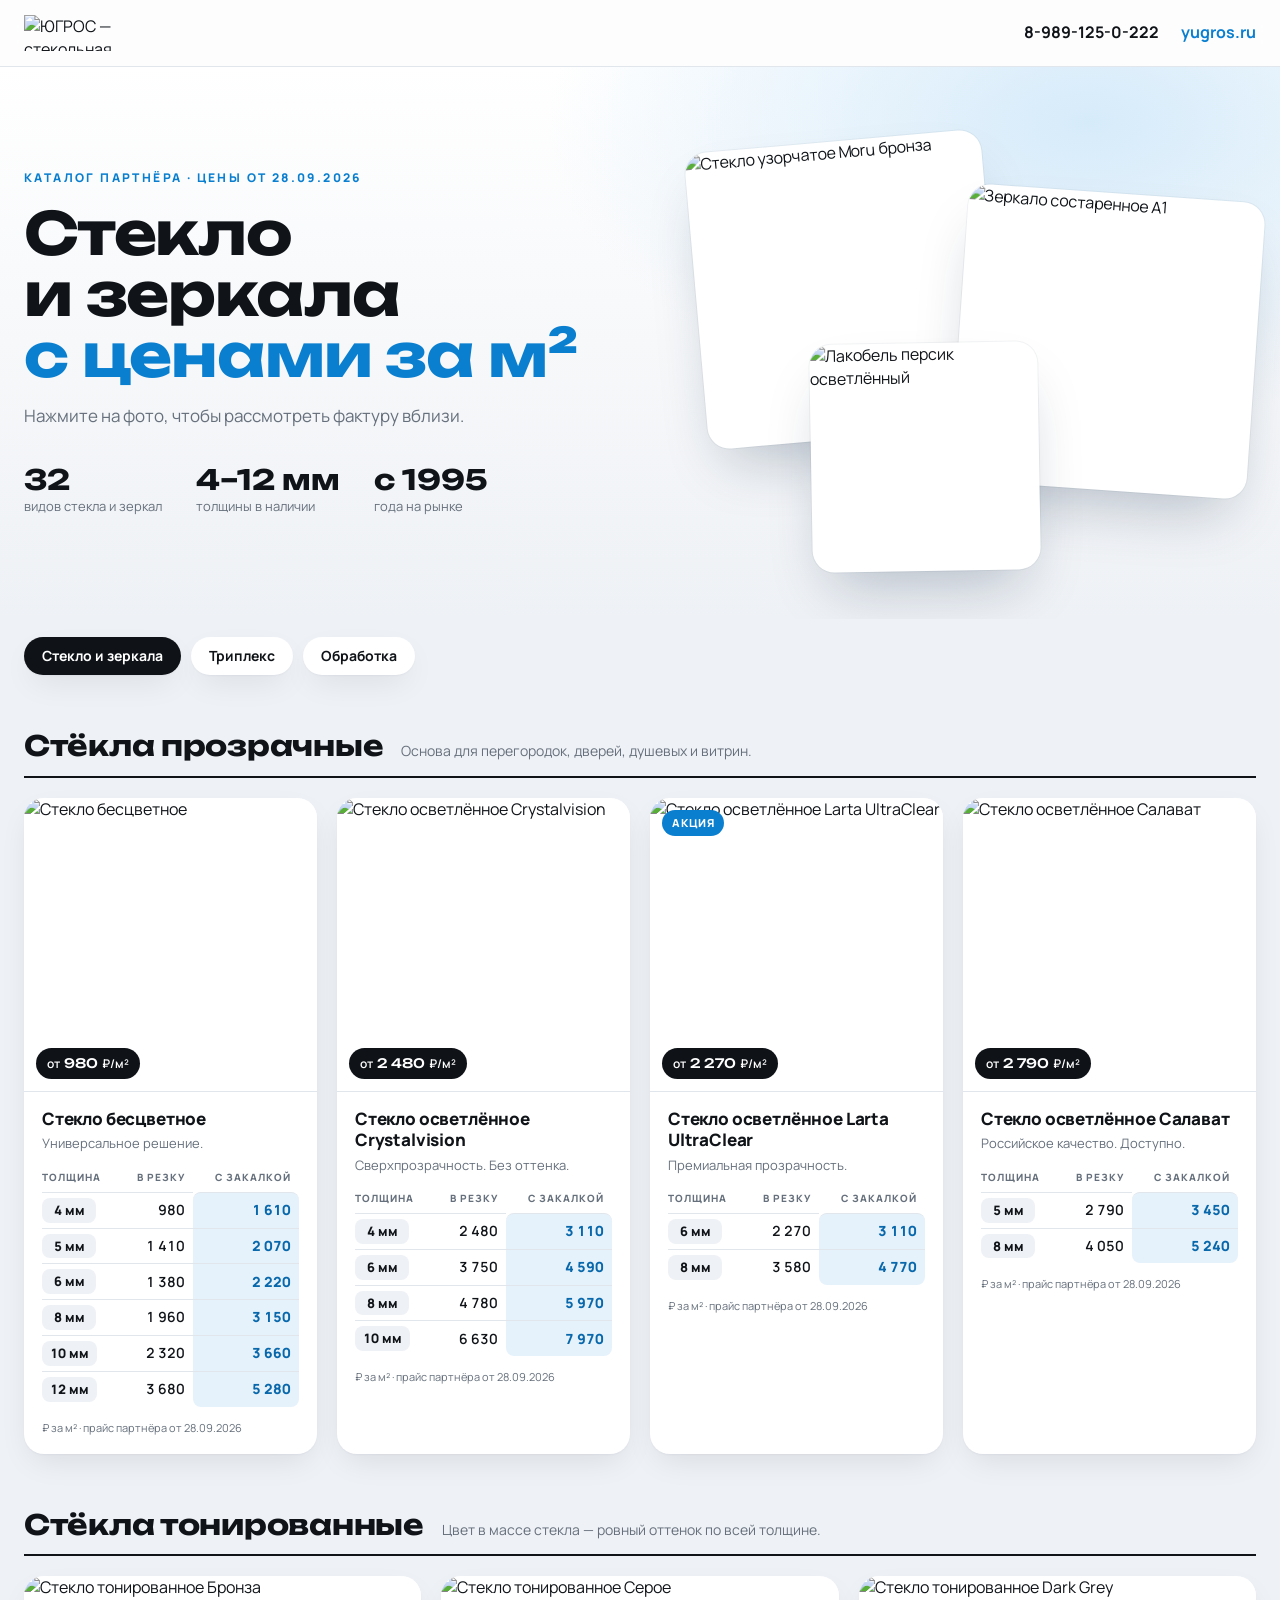
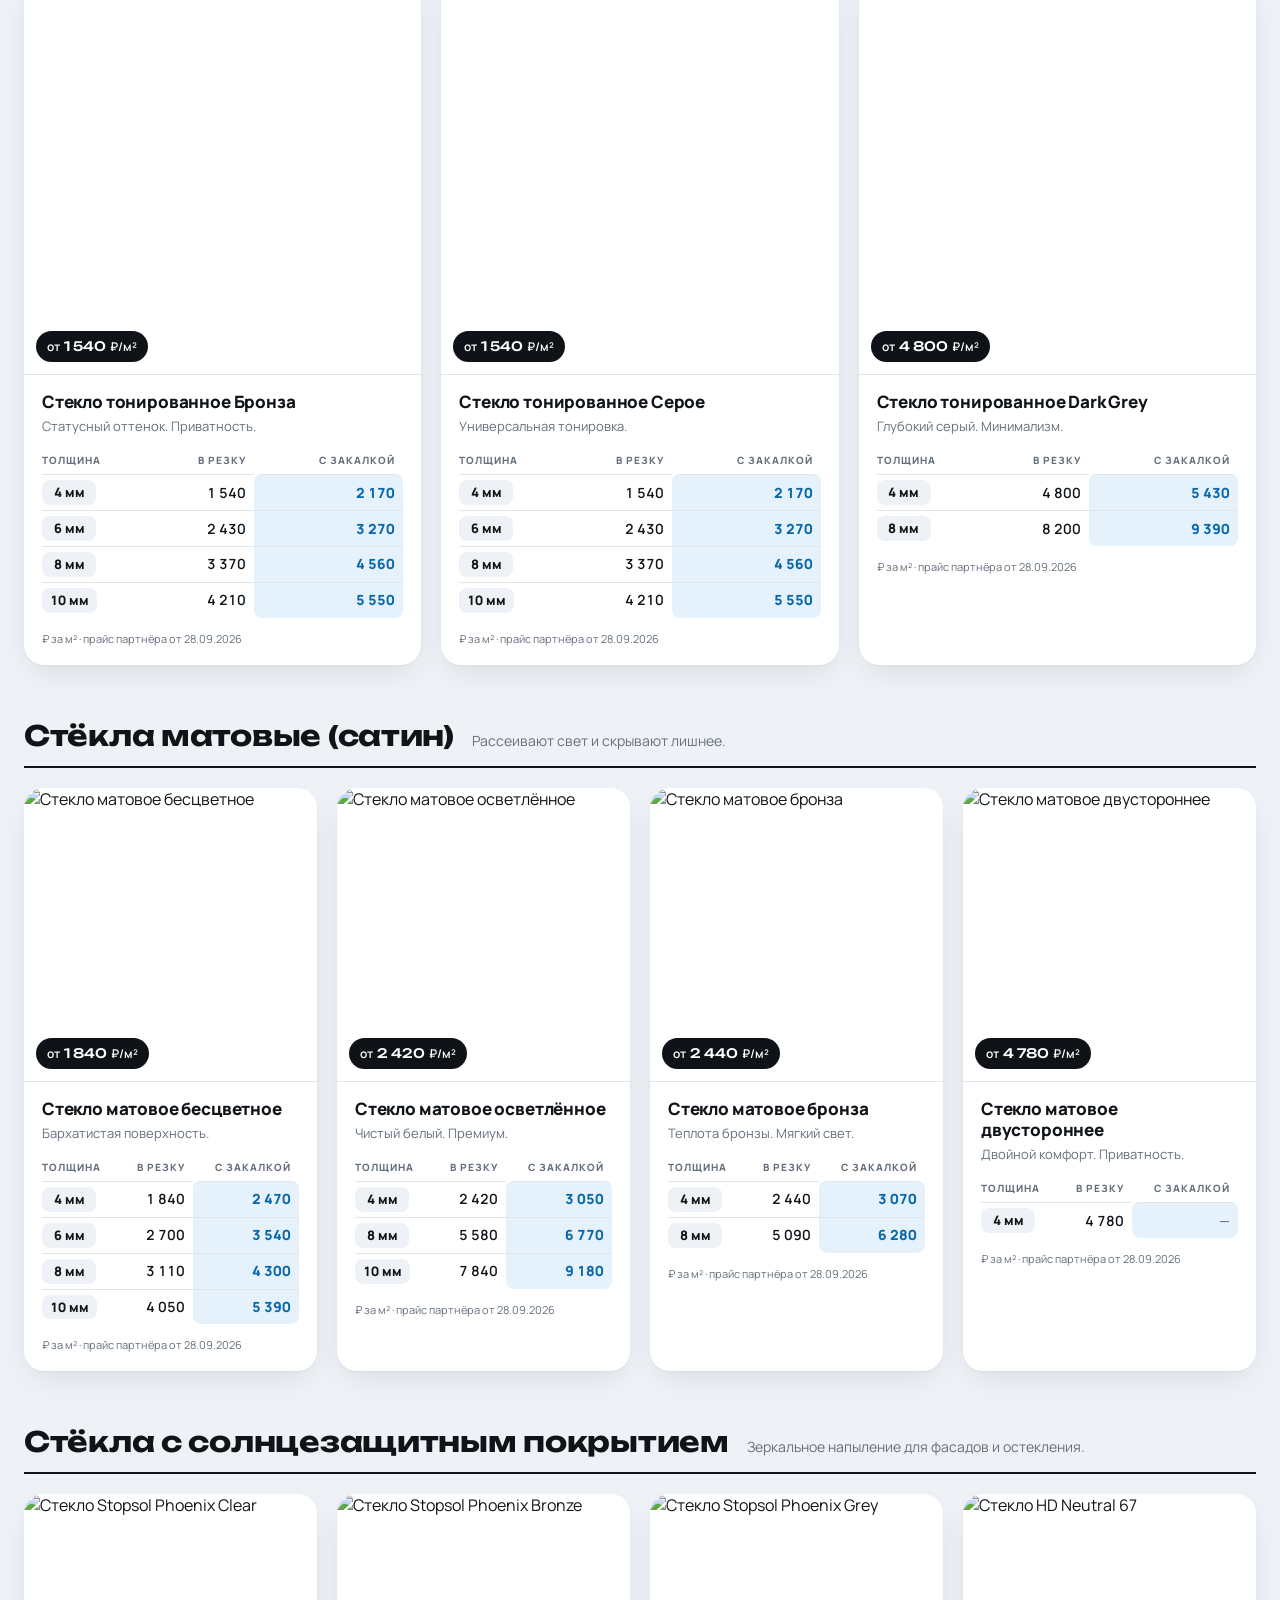
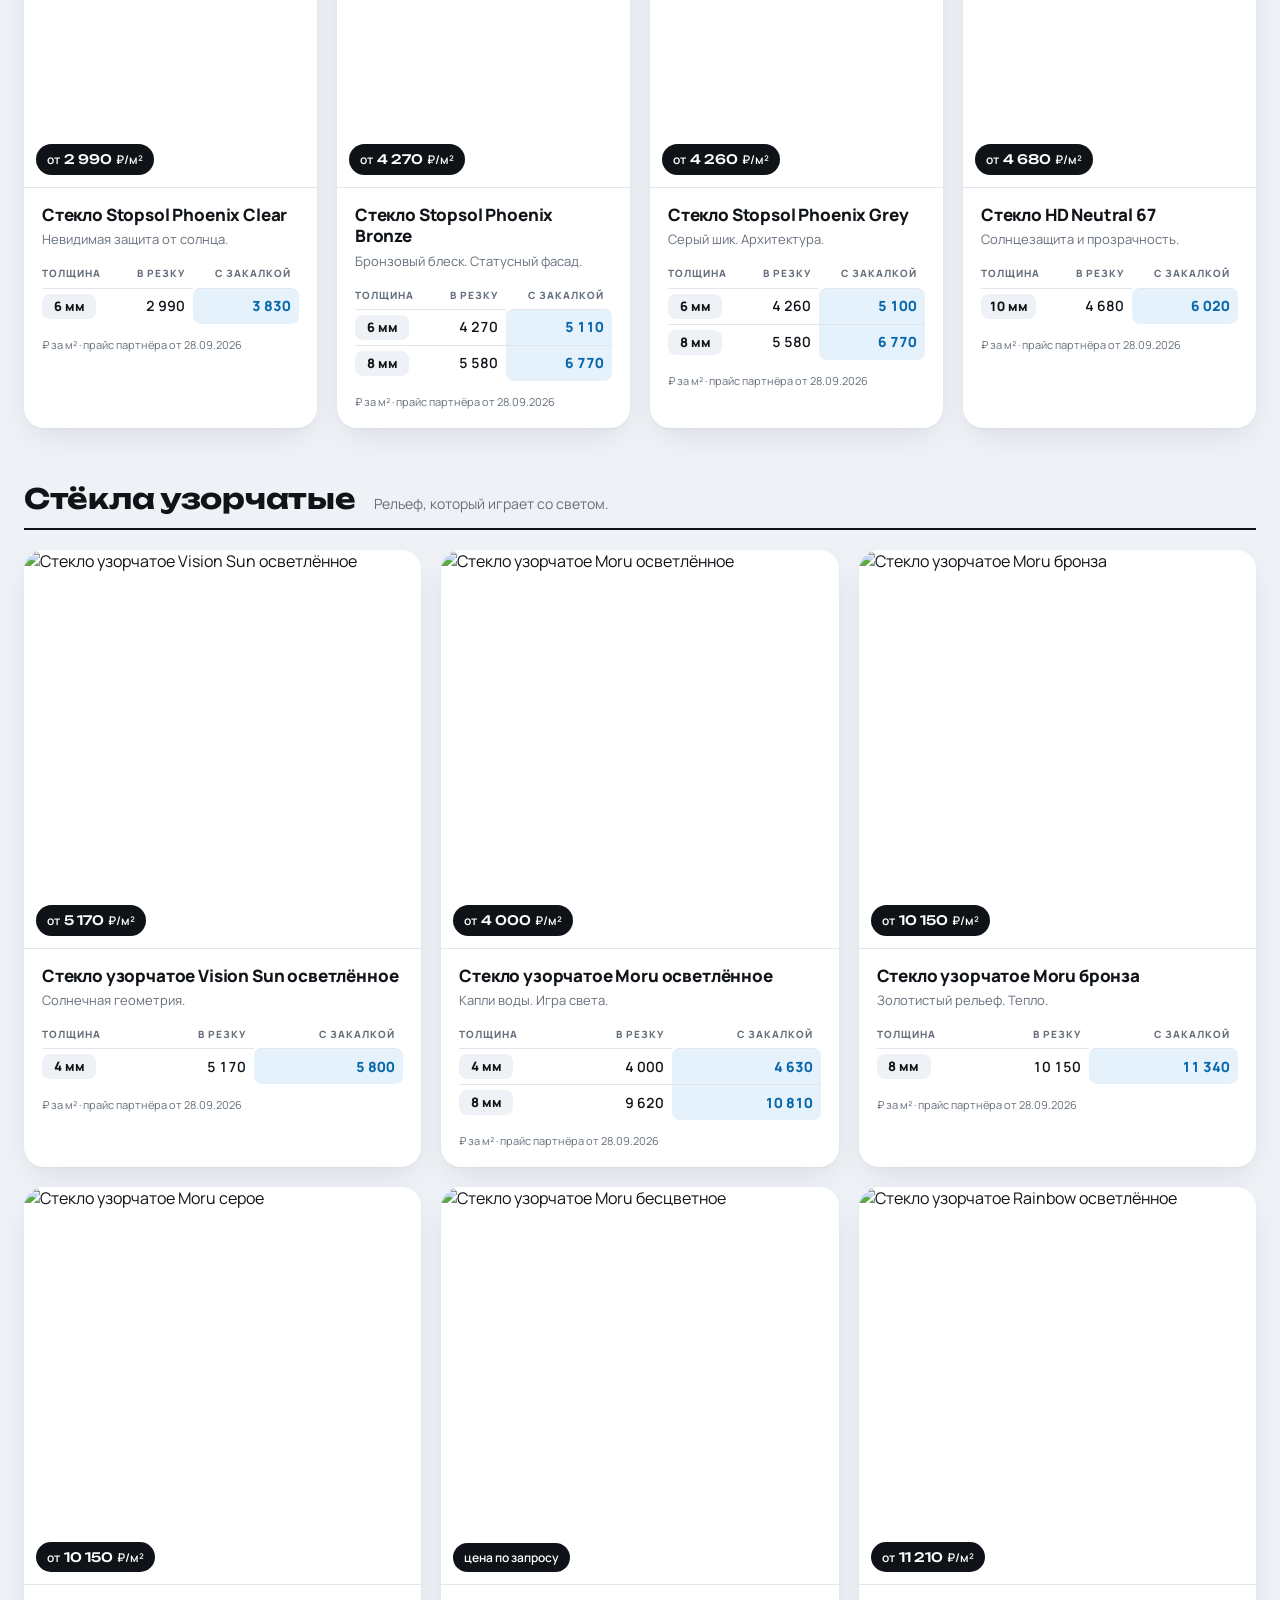
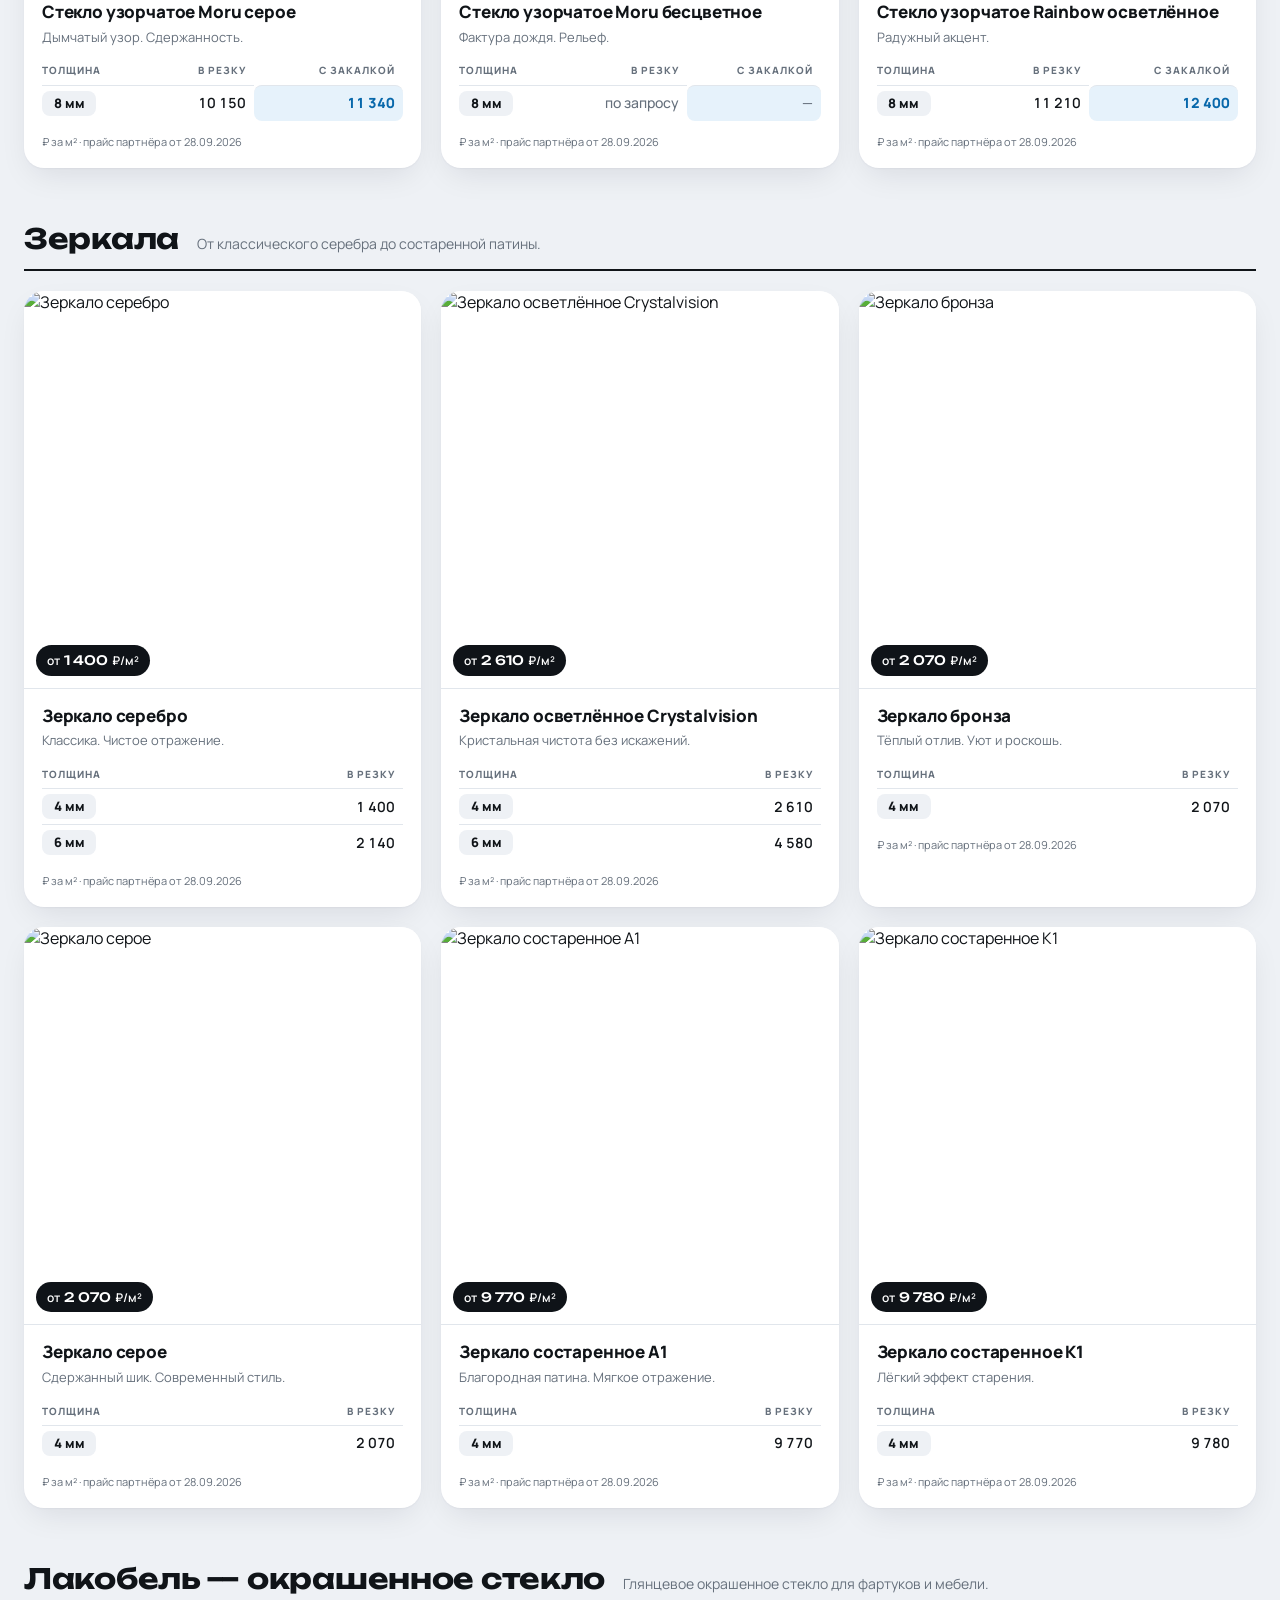
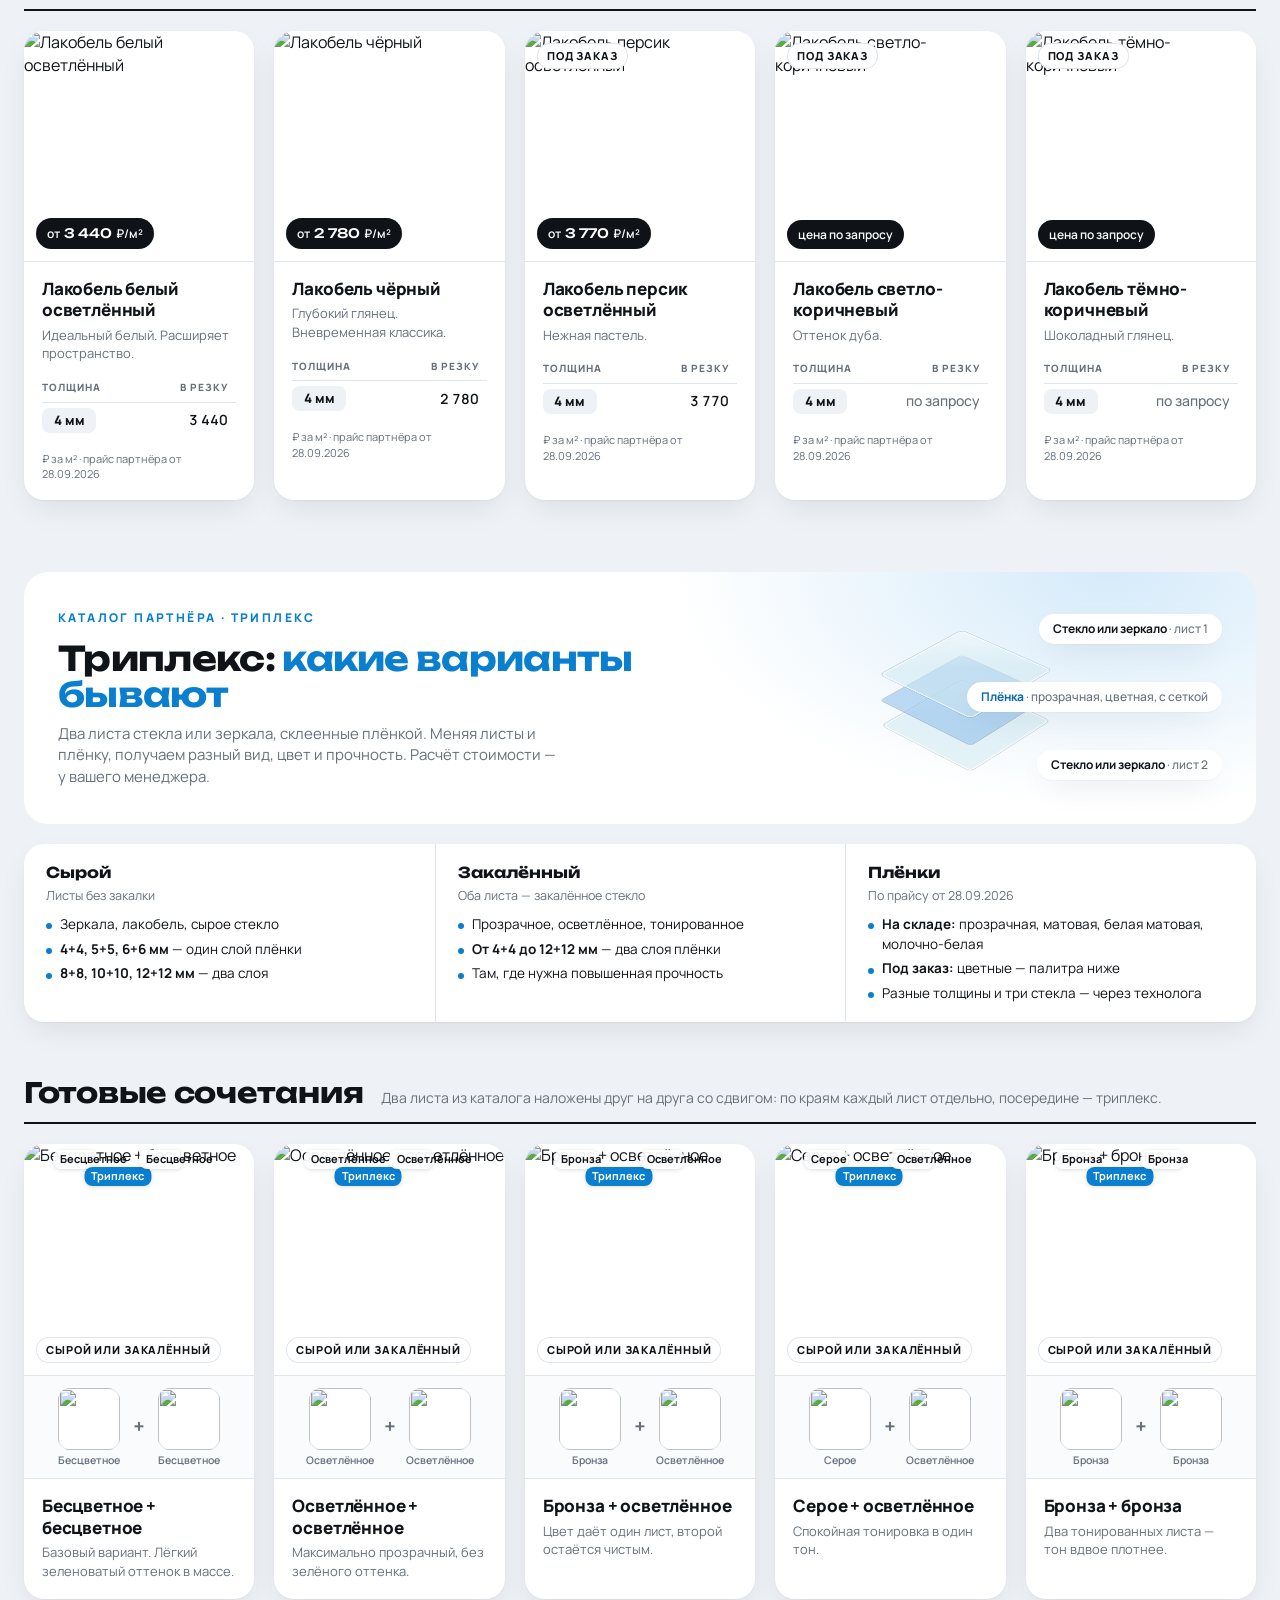
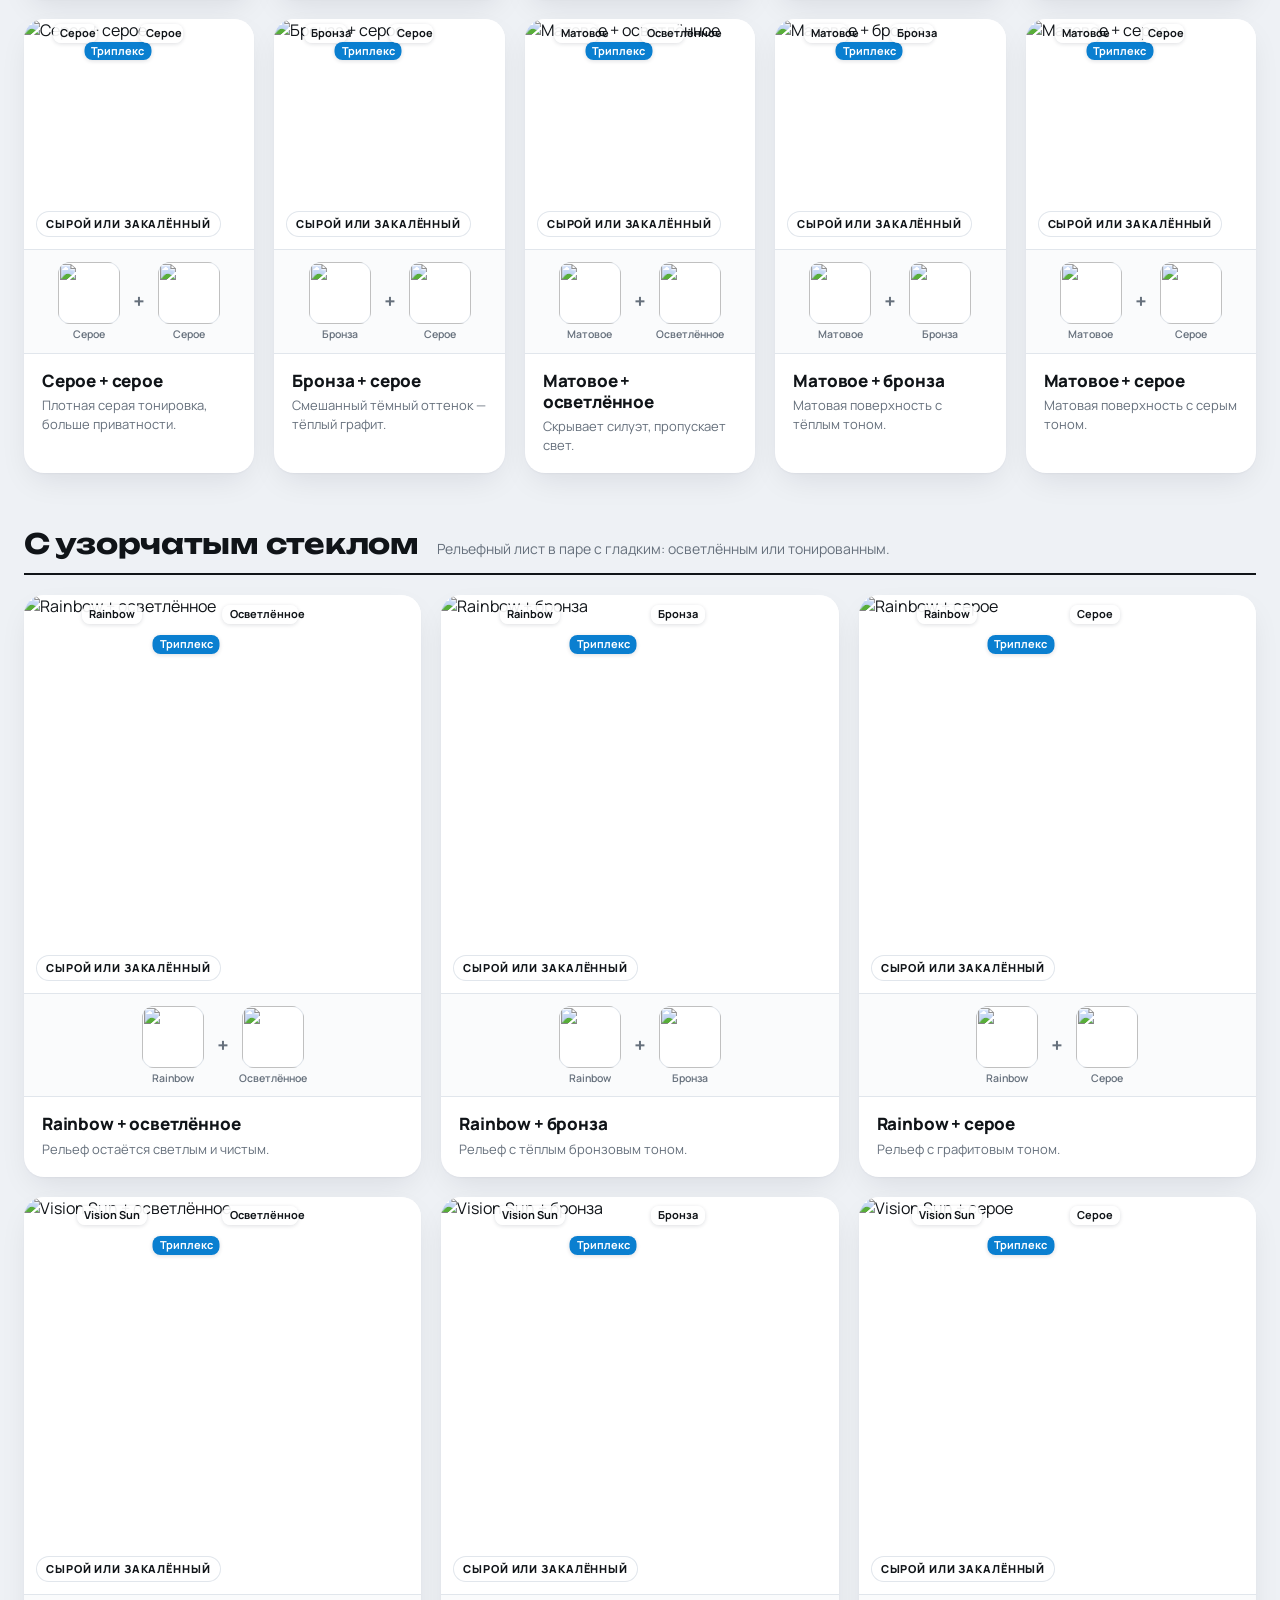
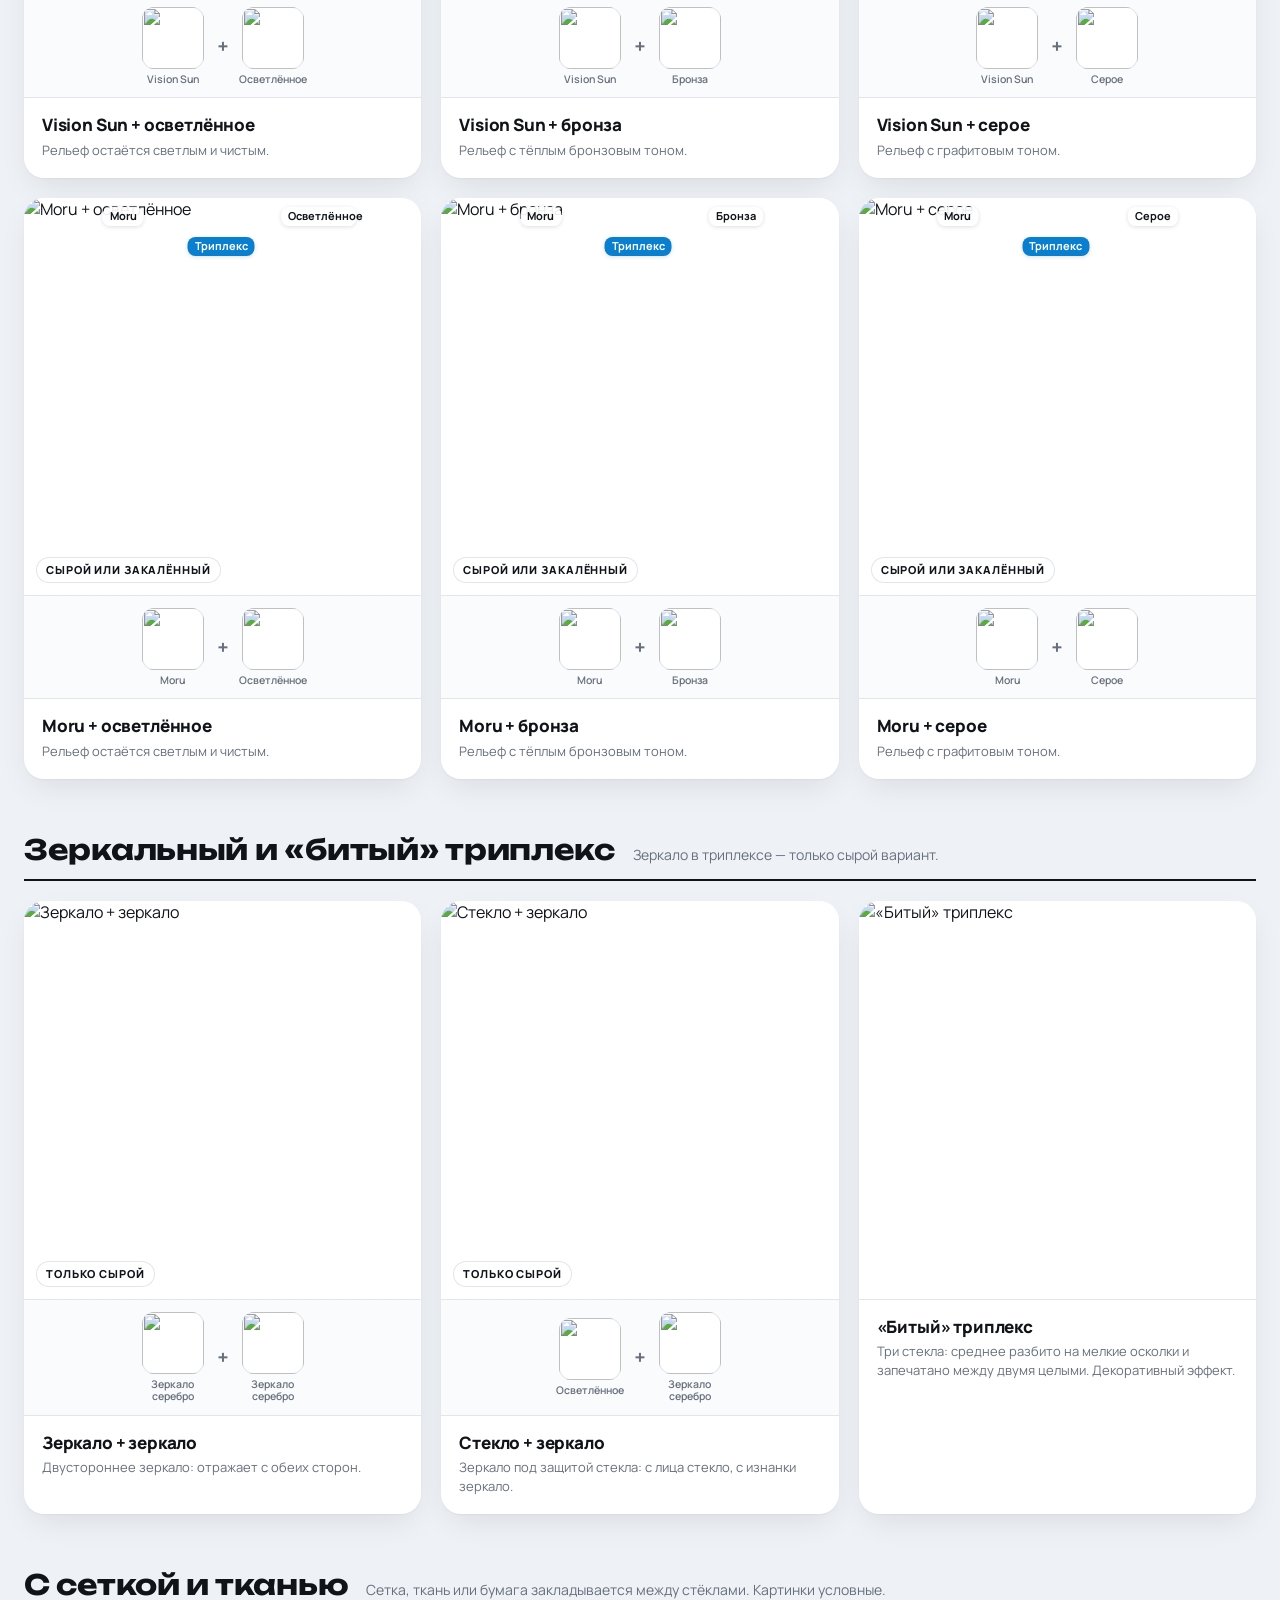
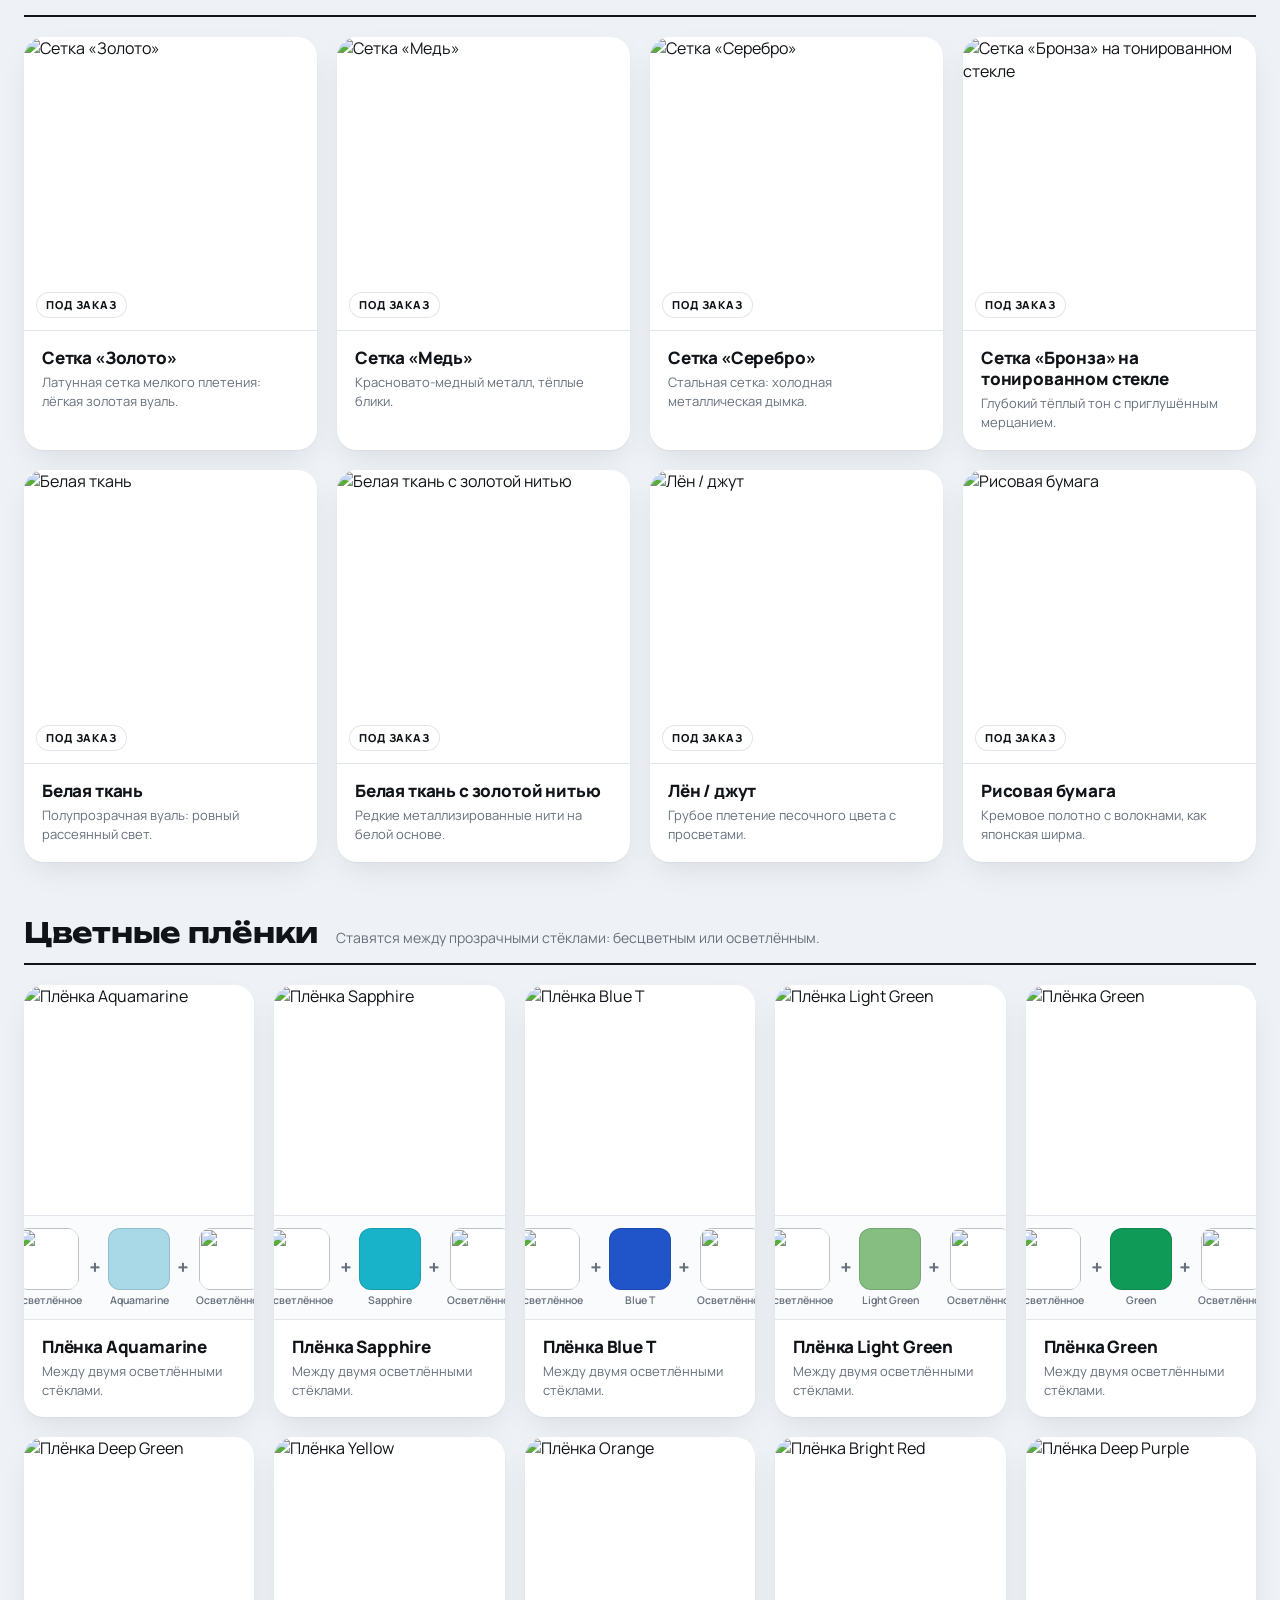
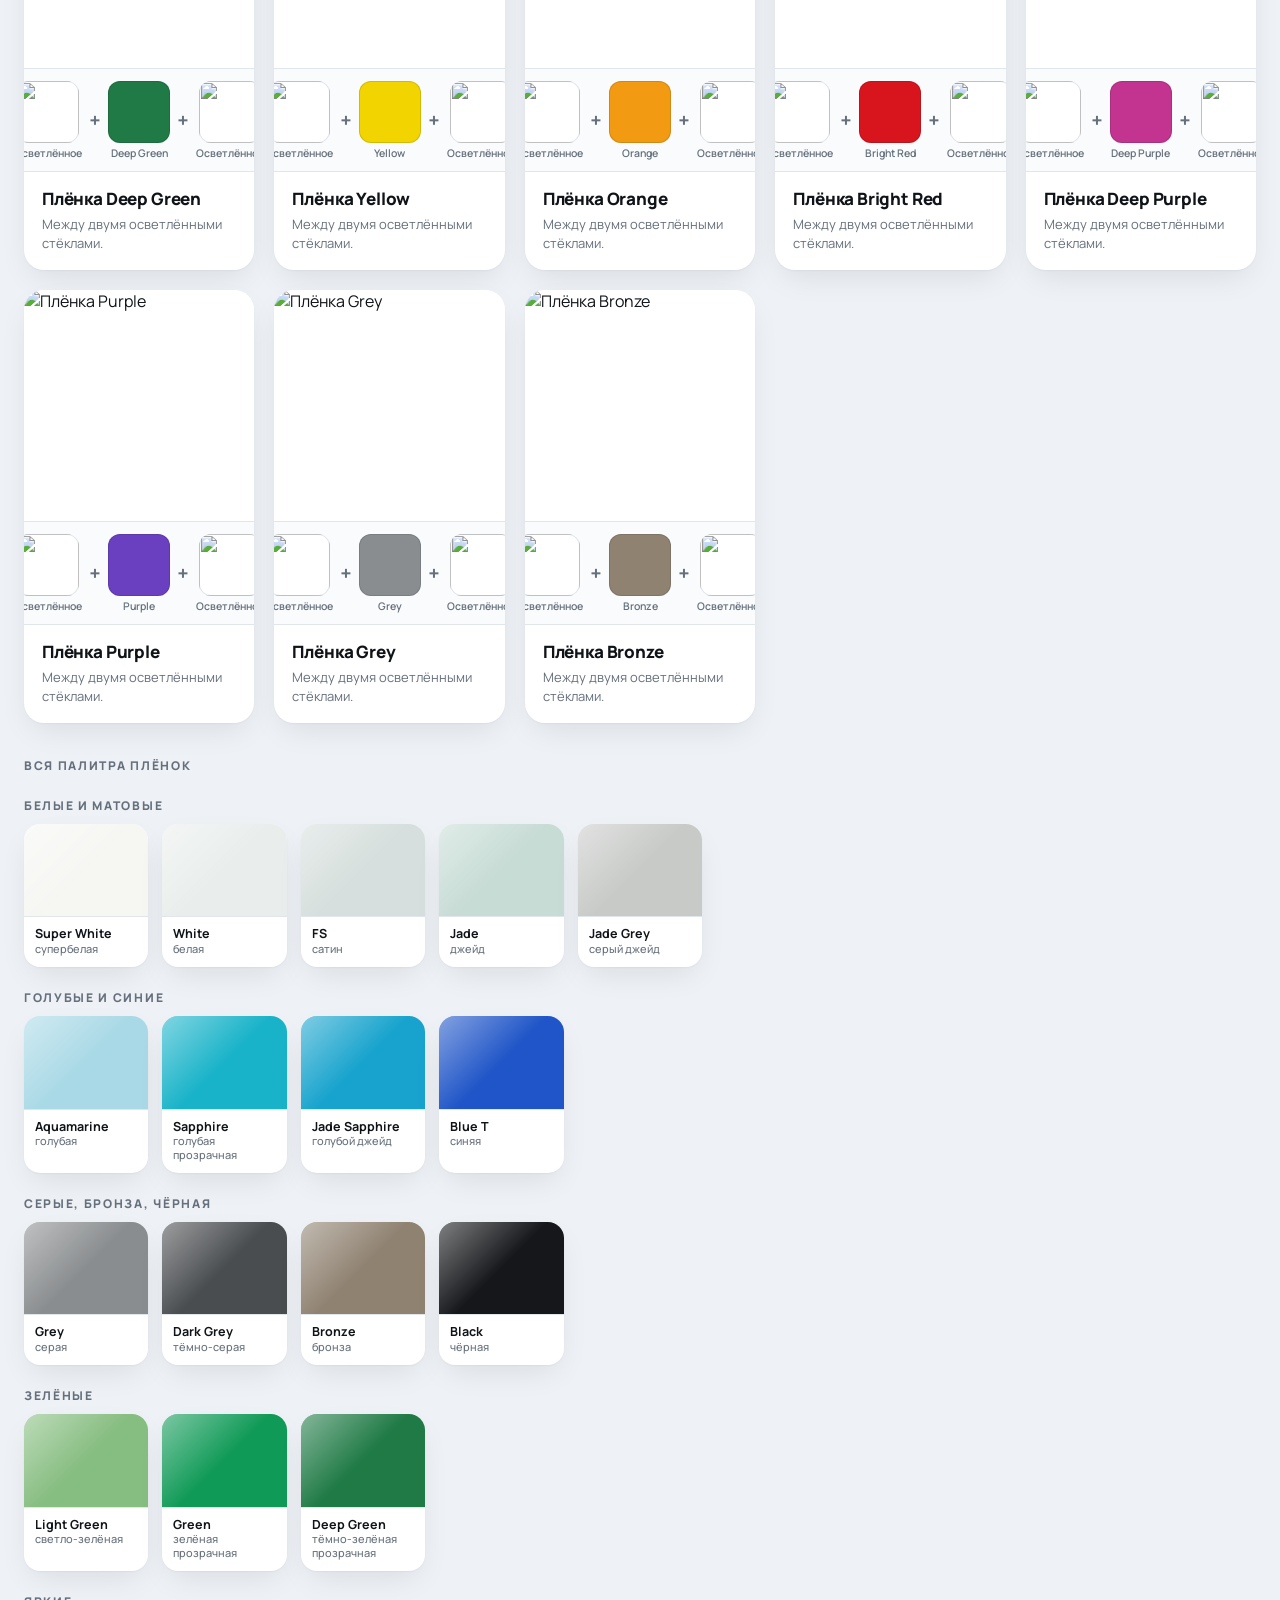
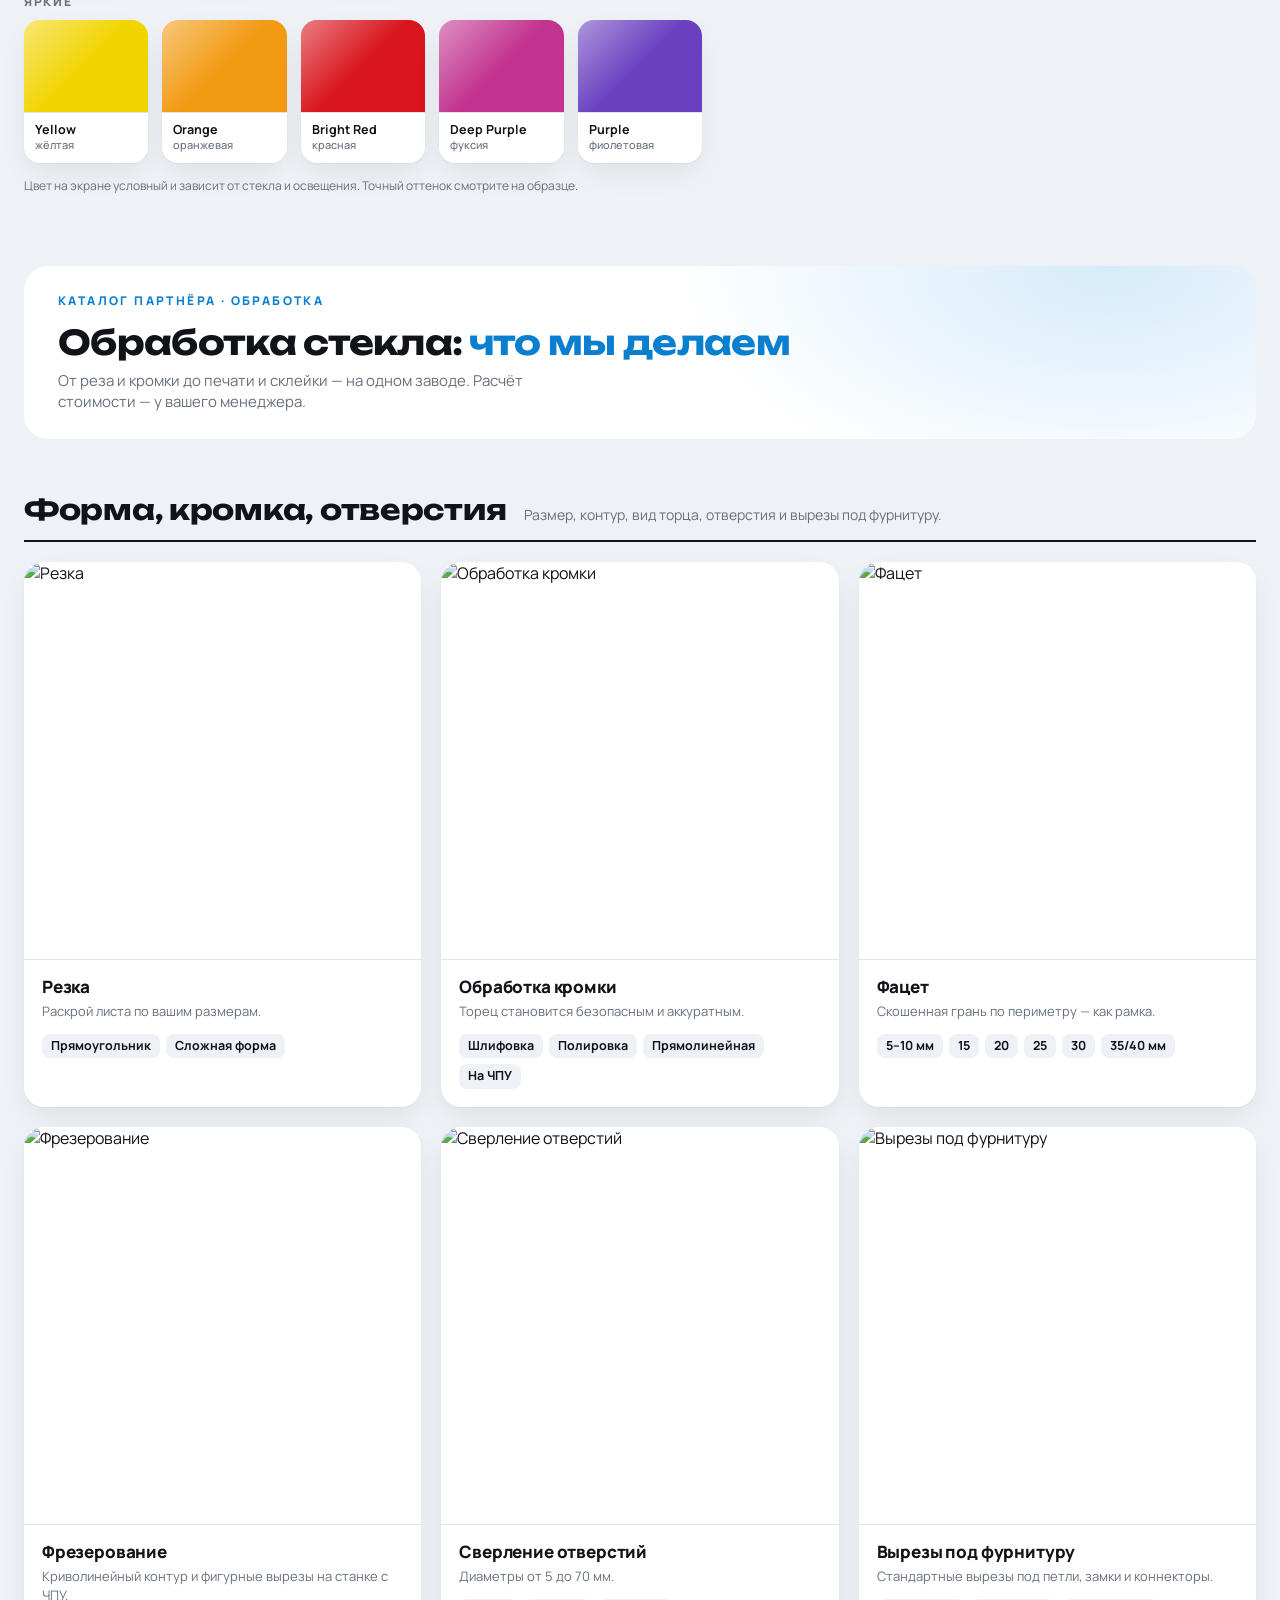
==== full/index.html @ ba2bceb2 "Add files via upload" ====
<!DOCTYPE html>
<html lang="ru">
<head>
<meta charset="UTF-8">
<meta name="viewport" content="width=device-width, initial-scale=1">
<meta name="robots" content="noindex, nofollow">
<title>Каталог ЮГРОС — стекло, триплекс, обработка</title>
<!-- Превью ссылки в мессенджерах; при смене адреса каталога поправить og:url и og:image -->
<meta property="og:type" content="website">
<meta property="og:title" content="ЮГРОС — каталог стекла и зеркал с ценами">
<meta property="og:description" content="32 вида стекла и зеркал, фото крупным планом, цены партнёра за м².">
<meta name="twitter:card" content="summary_large_image">
<link rel="preconnect" href="https://fonts.googleapis.com">
<link rel="preconnect" href="https://fonts.gstatic.com" crossorigin>
<link href="https://fonts.googleapis.com/css2?family=Manrope:wght@400;500;600;700;800&family=Unbounded:wght@500;700&display=swap" rel="stylesheet">
<style>
:root{
  --bg:#eef1f5; --panel:#ffffff; --ink:#101418; --muted:#66707c; --line:#e1e6ec;
  --accent:#0a7fd0; --accent-d:#0868ab; --soft:#e6f2fb; --dark:#0f1318;
  --shadow:0 1px 2px rgba(16,24,40,.04),0 12px 32px -8px rgba(16,24,40,.10);
  --disp:"Unbounded","Segoe UI",system-ui,sans-serif;
  --text:"Manrope","Segoe UI",system-ui,-apple-system,Roboto,Arial,sans-serif;
}
*{box-sizing:border-box;margin:0;padding:0}
body{font-family:var(--text);background:var(--bg);color:var(--ink);line-height:1.45;-webkit-print-color-adjust:exact;print-color-adjust:exact}
button{font:inherit;color:inherit;cursor:pointer;border:0;background:none}
a{color:inherit}
.wrap{max-width:1280px;margin:0 auto;padding:0 24px}

/* шапка */
.top{position:sticky;top:0;z-index:20;background:rgba(255,255,255,.86);backdrop-filter:saturate(1.4) blur(14px);-webkit-backdrop-filter:saturate(1.4) blur(14px);border-bottom:1px solid var(--line)}
.top .wrap{display:flex;align-items:center;gap:22px;height:66px}
.logo{height:36px;display:block}
.top .sp{flex:1}
.top a{font-weight:700;text-decoration:none;white-space:nowrap}
.top a.site{color:var(--accent)}
.btn{display:inline-block;font-weight:700;padding:11px 22px;border-radius:999px;white-space:nowrap;text-decoration:none;text-align:center;background:#fff;color:var(--dark);transition:transform .2s}
.btn:hover{transform:translateY(-1px)}

/* обложка */
.hero{position:relative;overflow:hidden;background:
  radial-gradient(900px 500px at 85% 10%,#d6ebfa 0,transparent 60%),
  linear-gradient(180deg,#fff 0,var(--bg) 100%)}
.hero .wrap{display:grid;grid-template-columns:1.05fr .95fr;gap:30px;align-items:center;padding-top:56px;padding-bottom:56px}
.kicker{font-size:12px;font-weight:800;letter-spacing:.2em;text-transform:uppercase;color:var(--accent)}
.hero h1{font-family:var(--disp);font-weight:700;font-size:clamp(30px,4.6vw,60px);line-height:1.04;letter-spacing:-.02em;margin-top:16px}
.hero h1 em{font-style:normal;color:var(--accent)}
.hero p{color:var(--muted);margin-top:18px;max-width:50ch;font-size:17px}
.facts{display:flex;gap:34px;margin-top:38px;flex-wrap:wrap}
.facts b{display:block;font-family:var(--disp);font-size:28px;font-weight:700;line-height:1}
.facts span{font-size:13px;color:var(--muted)}
.stack{position:relative;height:440px}
.pane{position:absolute;background:#fff;border-radius:22px;overflow:hidden;box-shadow:0 30px 60px -20px rgba(16,40,70,.28),0 0 0 1px rgba(16,40,70,.05);cursor:zoom-in;transition:transform .5s cubic-bezier(.2,.8,.2,1)}
.pane img{width:100%;height:100%;object-fit:cover;display:block}
.pane.p1{width:52%;aspect-ratio:1;left:2%;top:4%;transform:rotate(-5deg)}
.pane.p2{width:52%;aspect-ratio:1;right:0;top:16%;transform:rotate(4deg);z-index:2}
.pane.p3{width:40%;aspect-ratio:1;left:22%;bottom:-2%;transform:rotate(-1deg);z-index:3}
.pane:hover{transform:rotate(0) scale(1.04);z-index:5}

/* разделы */
.sec{display:flex;align-items:baseline;gap:8px 18px;flex-wrap:wrap;margin:56px 0 20px;padding-bottom:14px;border-bottom:2px solid var(--ink)}
.sec h2{font-family:var(--disp);font-size:clamp(19px,2.4vw,28px);font-weight:700;line-height:1.1;letter-spacing:-.01em}
.sec p{color:var(--muted);font-size:14px;flex:1;min-width:200px}
.sec .cnt{font-size:13px;font-weight:700;color:var(--muted);white-space:nowrap}

.grid{display:grid;grid-template-columns:repeat(auto-fill,minmax(270px,1fr));gap:20px}
.card{background:var(--panel);border-radius:20px;box-shadow:var(--shadow);overflow:hidden;display:flex;flex-direction:column;break-inside:avoid;transition:transform .35s cubic-bezier(.2,.8,.2,1),box-shadow .35s}
.card:hover{transform:translateY(-6px);box-shadow:0 2px 4px rgba(16,24,40,.04),0 28px 50px -16px rgba(16,40,70,.22)}
.js .card.rv{opacity:0;transform:translateY(22px)}
.js .card.rv.in{opacity:1;transform:none;transition:opacity .6s ease,transform .6s cubic-bezier(.2,.8,.2,1),box-shadow .35s}
.ph{position:relative;aspect-ratio:1/1;background:#fff;cursor:zoom-in;overflow:hidden}
.ph img{width:100%;height:100%;object-fit:contain;display:block;transition:transform .7s cubic-bezier(.2,.8,.2,1)}
.card:hover .ph img{transform:scale(1.08)}
.ph::after{content:"";position:absolute;inset:0;background:linear-gradient(115deg,transparent 40%,rgba(255,255,255,.75) 50%,transparent 60%);transform:translateX(-120%);pointer-events:none}
.card:hover .ph::after{transform:translateX(120%);transition:transform .9s ease}
.from{position:absolute;left:12px;bottom:12px;background:var(--dark);color:#fff;font-size:12px;font-weight:600;padding:6px 11px;border-radius:999px;z-index:1}
.from b{font-family:var(--disp);font-weight:500;font-size:13px;margin:0 2px}
.zoom{position:absolute;right:12px;bottom:12px;width:34px;height:34px;border-radius:50%;background:rgba(255,255,255,.95);color:var(--ink);display:grid;place-items:center;box-shadow:0 2px 10px rgba(0,0,0,.14);z-index:1;opacity:0;transform:scale(.8);transition:.25s}
.card:hover .zoom{opacity:1;transform:none}
.tag{position:absolute;left:12px;top:12px;z-index:1;font-size:11px;font-weight:800;letter-spacing:.08em;text-transform:uppercase;color:#fff;background:var(--accent);padding:5px 10px;border-radius:999px}
.tag.o{background:#fff;color:var(--ink);box-shadow:inset 0 0 0 1px var(--line)}
.body{padding:16px 18px 18px;display:flex;flex-direction:column;gap:5px;flex:1;border-top:1px solid var(--line)}
.name{font-size:17px;font-weight:800;line-height:1.25;letter-spacing:-.01em}
.desc{font-size:13px;color:var(--muted)}

table.pr{width:100%;border-collapse:separate;border-spacing:0;margin-top:12px;font-size:14px;font-variant-numeric:tabular-nums}
.pr th{font-size:10px;font-weight:800;color:var(--muted);text-transform:uppercase;letter-spacing:.1em;text-align:right;padding:0 8px 7px}
.pr th:first-child,.pr td:first-child{text-align:left;padding-left:0}
.pr td{padding:5px 8px;text-align:right;white-space:nowrap;font-weight:600;border-top:1px solid var(--line)}
.pr td:first-child span{display:inline-block;min-width:54px;text-align:center;background:var(--bg);border-radius:8px;padding:3px 8px;font-weight:800;font-size:13px}
.pr td.t{color:var(--accent-d);background:var(--soft);font-weight:800}
.pr tr:first-child td.t{border-radius:8px 8px 0 0}.pr tr:last-child td.t{border-radius:0 0 8px 8px}
.pr tr:only-child td.t{border-radius:8px}
.pr .na{color:var(--muted);font-weight:500}
.unit{font-size:11px;color:var(--muted);margin-top:8px}

.notes{margin:64px 0 0;display:grid;grid-template-columns:repeat(3,1fr);gap:20px}
.note{background:var(--panel);border-radius:20px;padding:22px;box-shadow:var(--shadow);font-size:14px;color:var(--muted)}
.note b{display:block;color:var(--ink);font-size:16px;margin-bottom:6px}

.invite{margin:64px 0 0;background:var(--dark);color:#fff;border-radius:28px;padding:54px 48px;position:relative;overflow:hidden;display:grid;grid-template-columns:1fr auto;gap:30px;align-items:center}
.invite::before{content:"";position:absolute;right:-80px;top:-140px;width:420px;height:420px;border-radius:50%;background:radial-gradient(circle,#0a7fd0 0,transparent 68%);opacity:.55}
.invite h3{font-family:var(--disp);font-size:clamp(20px,2.6vw,32px);line-height:1.15;font-weight:700;max-width:22ch;position:relative}
.invite p{color:#a9b4c0;margin-top:12px;max-width:52ch;position:relative}
.invite p b{color:#fff}
.invite .btn{position:relative}
footer{padding:34px 0 60px;text-align:center;color:var(--muted);font-size:13px}

/* просмотр фото */
.lb{position:fixed;inset:0;z-index:50;background:rgba(8,10,12,.94);display:none;grid-template-columns:1fr 380px}
.lb.on{display:grid}
.stage{position:relative;overflow:hidden;display:grid;place-items:center;background:#fff;cursor:zoom-in;touch-action:none}
.stage.z{cursor:zoom-out}
.stage img{max-width:100%;max-height:100vh;object-fit:contain;transition:transform .3s ease;user-select:none;-webkit-user-drag:none}
.side{background:var(--panel);padding:30px 26px;overflow:auto;display:flex;flex-direction:column;gap:8px}
.side .lbl{font-size:11px;font-weight:800;color:var(--muted);text-transform:uppercase;letter-spacing:.14em}
.side .name{font-family:var(--disp);font-size:21px;font-weight:700;line-height:1.2;margin-top:6px}
.side .hint{font-size:12px;color:var(--muted);margin-top:auto;padding-top:16px}
.nav{position:absolute;top:50%;transform:translateY(-50%);width:46px;height:46px;border-radius:50%;background:rgba(16,20,24,.8);color:#fff;font-size:22px;display:grid;place-items:center}
.nav.p{left:16px}.nav.n{right:16px}
.x{position:fixed;top:14px;right:14px;z-index:51;width:40px;height:40px;border-radius:50%;background:var(--bg);font-size:18px}

@media (max-width:900px){
  .hero .wrap{grid-template-columns:1fr;padding-top:34px;padding-bottom:34px}
  .stack{height:300px;order:-1}
  .notes{grid-template-columns:1fr}
  .invite{grid-template-columns:1fr;padding:36px 26px}
  .lb{grid-template-columns:1fr;grid-template-rows:52vh 1fr}
}
@media (max-width:640px){
  .wrap{padding:0 14px}
  .top .wrap{gap:14px}.top a{font-size:14px}
  .logo{height:28px}
  .grid{grid-template-columns:1fr 1fr;gap:10px}
  .card{border-radius:14px}
  .body{padding:10px 10px 12px}.name{font-size:14px}.desc{display:none}
  .pr{font-size:12.5px}.pr th{font-size:9px;letter-spacing:0;padding:0 4px 6px}.pr td{padding:5px 4px}
  .pr td:first-child span{min-width:0;padding:3px 6px;font-size:12px}
  .from{font-size:11px;padding:5px 9px;left:8px;bottom:8px}.zoom{display:none}.tag{left:8px;top:8px}
  .sec{margin-top:40px}.sec .cnt{display:none}
  .facts{gap:22px}.facts b{font-size:22px}
}
@media (prefers-reduced-motion:reduce){*{transition:none!important;animation:none!important}.js .card.rv{opacity:1;transform:none}}

/* ---- PDF: страница открывается как index.html?print, лист A4 ---- */
@page{size:A4;margin:8mm 0}
.pdf body{width:210mm;margin:0 auto;background:#fff}
.pdf .wrap{max-width:none;padding:0 9mm}
.pdf .top{position:static;background:none;border:0;backdrop-filter:none}
.pdf .top .wrap{height:12mm;gap:5mm}.pdf .top a{font-size:12px}
.pdf .logo{height:9mm}
.pdf .hero{background:linear-gradient(180deg,#eaf4fc 0,#fff 100%);margin:2mm 9mm 0;border-radius:5mm}
.pdf .hero .wrap{grid-template-columns:1.15fr .85fr;padding:4mm 8mm;gap:6mm}
.pdf .kicker{font-size:8px}
.pdf .hero h1{font-size:27px;margin-top:3mm}
.pdf .hero p{display:none}
.pdf .facts{margin-top:5mm;gap:5mm;flex-wrap:nowrap}.pdf .facts b{font-size:15px}.pdf .facts span{font-size:8.5px}
.pdf .stack{height:45mm}
.pdf .pane{border-radius:3mm;box-shadow:0 0 0 1px #d8dde3;cursor:default}
.pdf .sec{margin:5mm 0 2.5mm;padding-bottom:1.5mm;border-bottom-width:1.5px;break-after:avoid;break-inside:avoid}
.pdf .sec h2{font-size:14px}.pdf .sec p{font-size:9.5px}.pdf .sec .cnt{font-size:9px}
.pdf .grid{gap:2.5mm;grid-template-columns:repeat(var(--pc,3),1fr)}
.pdf .card{box-shadow:none;border:1px solid #d5dbe2;border-radius:3mm;transform:none!important}
.pdf .ph{aspect-ratio:var(--pa,5/4);cursor:default}
.pdf .ph img{object-fit:cover}
.pdf .ph::after,.pdf .zoom,.pdf .lb{display:none}
.pdf .from{font-size:8.5px;padding:2.5px 7px;left:2mm;bottom:2mm}.pdf .from b{font-size:9px}
.pdf .tag{font-size:7px;left:2mm;top:2mm;padding:3px 7px}
.pdf .body{padding:2.2mm 2.6mm 2.4mm;gap:1px}
.pdf .name{font-size:11.5px;line-height:1.2}
.pdf .desc{font-size:8.5px}
.pdf table.pr{font-size:10.5px;margin-top:1.6mm}
.pdf .pr th{font-size:6.5px;padding:0 5px 3px;letter-spacing:.06em}
.pdf .pr td{padding:2.2px 5px}
.pdf .pr td:first-child span{font-size:9.5px;min-width:0;padding:1.5px 6px;border-radius:5px}
.pdf .unit{display:none}
.pdf .grid + .grid{margin-top:2.5mm}
.pdf .grid.hz .card{flex-direction:row;align-items:stretch}
.pdf .grid.hz .ph{flex:none;width:var(--ph);min-height:var(--ph);aspect-ratio:auto;align-self:stretch}
.pdf .grid.hz .ph img{position:absolute;inset:0;object-fit:contain}
.pdf .grid.hz .body{border-top:0;border-left:1px solid var(--line);justify-content:center;padding:2.5mm 3.5mm}
.pdf .grid.hz .from{display:none}
.pdf .grid.hz .name{font-size:12.5px}
.pdf .grid.hz table.pr{font-size:11px}.pdf .grid.hz .pr td{padding:2.6px 6px}
.pdf .notes{margin-top:5mm;gap:2.5mm;break-inside:avoid}
.pdf .note{box-shadow:none;border:1px solid #d5dbe2;border-radius:3mm;padding:3mm;font-size:9px}.pdf .note b{font-size:10.5px;margin-bottom:2px}
.pdf .invite{margin-top:4mm;padding:11mm 9mm;border-radius:4mm;break-inside:avoid}
.pdf .invite h3{font-size:15px;max-width:none}.pdf .invite p{font-size:10px;margin-top:2mm}
.pdf .invite .btn{padding:6px 16px;font-size:11px}
.pdf footer{padding:3mm 0 0;font-size:8.5px}
</style>
<link rel="stylesheet" href="parts.css">
</head>
<body>

<header class="top"><div class="wrap">
  <img class="logo" src="img/logo.png" alt="ЮГРОС — стекольная компания" width="143" height="36">
  <span class="sp"></span>
  <a data-phone></a>
  <a class="site" href="https://yugros.ru" target="_blank" rel="noopener">yugros.ru</a>
</div></header>

<section class="hero"><div class="wrap">
  <div>
    <div class="kicker">Каталог партнёра · цены от <span data-date></span></div>
    <h1>Стекло и&nbsp;зеркала <em>с&nbsp;ценами за&nbsp;м²</em></h1>
    <p>Нажмите на фото, чтобы рассмотреть фактуру вблизи.</p>
    <div class="facts">
      <div><b id="fCount"></b><span>видов стекла и зеркал</span></div>
      <div><b>4–12 мм</b><span>толщины в наличии</span></div>
      <div><b>с 1995</b><span>года на рынке</span></div>
    </div>
  </div>
  <div class="stack" id="stack"></div>
</div></section>

<main class="wrap">
  <nav class="jump"><a class="on" href="#list">Стекло и зеркала</a><a href="#triplex">Триплекс</a><a href="#obrabotka">Обработка</a></nav>
  <div id="list"></div>
  <div id="tx-root" class="tx"></div>
  <div id="ob-root" class="ob"></div>

  <div class="notes">
    <div class="note"><b>В резку</b>Стекло, раскроенное по вашим размерам. Минимальная цена — как за 0,06 м².</div>
    <div class="note"><b>С закалкой</b>Закалённое стекло с полированной кромкой, без отверстий и вырезов.</div>
    <div class="note"><b>Считается отдельно</b>Отверстия, вырезы, фрезерование, фацет, триплекс, печать и доставка, а также непрямоугольные изделия, изделия площадью менее 0,5 м² и более 5 м², весом более 100 кг — менеджер пришлёт точный расчёт.</div>
  </div>

  <div class="invite">
    <div>
      <h3>Истинная красота стекла раскрывается только вживую</h3>
      <p>Приглашаем в шоу-рум, где представлен весь ассортимент. Сравните оттенки, фактуры и глубину лично. <b>Записаться на просмотр вы можете у вашего менеджера.</b></p>
    </div>
    <a class="btn" href="https://yugros.ru" target="_blank" rel="noopener">yugros.ru</a>
  </div>
</main>

<footer><div class="wrap">ЮГРОС — стекло и зеркала с 1995 года · Краснодар · цены действительны на <span data-date></span></div></footer>

<div class="lb" id="lb" role="dialog" aria-modal="true" aria-label="Просмотр фото">
  <div class="stage" id="stage">
    <img id="lbImg" alt="">
    <button class="nav p" id="prev" aria-label="Предыдущее">‹</button>
    <button class="nav n" id="next" aria-label="Следующее">›</button>
  </div>
  <aside class="side" id="side"></aside>
  <button class="x" id="lbX" aria-label="Закрыть">✕</button>
</div>

<script src="data.js"></script>
<script src="tx.js"></script>
<script src="ob.js"></script>
<script>
const PRINT = /[?&]print\b/.test(location.search);   // ?print — вёрстка листа A4 для выгрузки в PDF
document.documentElement.classList.add(PRINT ? "pdf" : "js");
// PDF: раскладка рядов по разделам, подобрана так, чтобы листы A4 заполнялись без пустот.
// {v:N, a} — N вертикальных карточек в ряд, a — пропорции фото; {h:N, ph} — N горизонтальных (фото слева, ph мм, цены справа):
// позиции с длинной таблицей цен идут крупными горизонтальными карточками, с одной-двумя ценами — компактными.
const PDF_LAYOUT = [
  [{h:2, ph:43}, {h:2, ph:30}],
  [{v:3, a:"4/3"}],
  [{h:2, ph:40}, {h:2, ph:32}],
  [{h:2, ph:36}, {h:2, ph:36}],
  [{v:3, a:"5/4"}, {v:3, a:"5/4"}],
  [{v:3, a:"1/1"}, {v:3, a:"1/1"}],
  [{v:3, a:"1/1"}, {h:2, ph:36}],
];
const $ = s => document.querySelector(s);
const fmt = v => v.toLocaleString("ru-RU").replace(/ /g, " ");
const pad = n => String(n).padStart(2, "0");
const thumb = f => PRINT ? `img/print/${pad(f)}.jpg` : `img/${pad(f)}_s.webp`;   // в PDF — JPEG, иначе файл раздувается
const ALL = [];
CAT.forEach((c, ci) => c.items.forEach(it => { it.ci = ci; it.mirror = c.mirror; it.id = ALL.length; ALL.push(it); }));

document.querySelectorAll("[data-date]").forEach(e => e.textContent = PRICE_DATE);
document.querySelectorAll("[data-phone]").forEach(e => { e.textContent = PHONE.text; e.href = PHONE.href; });
$("#fCount").textContent = ALL.length;
$("#stack").innerHTML = [[24, "p1"], [1, "p2"], [11, "p3"]].map(([f, c]) => {
  const it = ALL.find(i => i.f === f);
  return `<div class="pane ${c}" data-open="${it.id}"><img src="${thumb(f)}" alt="${it.n}" width="560" height="560"></div>`;
}).join("");

function minPrice(it) {
  const v = Object.values(it.p).filter(Boolean).map(x => x[0]);
  return v.length ? Math.min(...v) : null;
}
function priceTable(it) {
  const rows = Object.keys(it.p).map(t => {
    const v = it.p[t];
    const cut = v ? fmt(v[0]) : '<span class="na">по запросу</span>';
    const tmp = v && v[1] ? fmt(v[1]) : '<span class="na">—</span>';
    return `<tr><td><span>${t} мм</span></td><td>${cut}</td>` + (it.mirror ? "" : `<td class="t">${tmp}</td>`) + "</tr>";
  }).join("");
  return `<table class="pr"><thead><tr><th>Толщина</th><th>В резку</th>${it.mirror ? "" : "<th>С закалкой</th>"}</tr></thead><tbody>${rows}</tbody></table><div class="unit">₽ за м² · прайс партнёра от ${PRICE_DATE}</div>`;
}
const plural = n => n % 10 === 1 && n % 100 !== 11 ? "позиция" : (n % 10 >= 2 && n % 10 <= 4 && (n % 100 < 12 || n % 100 > 14) ? "позиции" : "позиций");

function card(it) {
  const m = minPrice(it);
  return `
    <article class="card rv">
      <div class="ph" data-open="${it.id}">
        <img src="${thumb(it.f)}" alt="${it.n}" ${PRINT ? "" : 'loading="lazy" decoding="async"'} width="560" height="560">
        ${it.tag ? `<span class="tag${it.tag === "Акция" ? "" : " o"}">${it.tag}</span>` : ""}
        ${m ? `<span class="from">от <b>${fmt(m)}</b> ₽/м²</span>` : `<span class="from">цена по запросу</span>`}
        <span class="zoom" aria-hidden="true">⤢</span>
      </div>
      <div class="body">
        <div class="name">${it.n}</div>
        <div class="desc">${it.d}</div>
        ${priceTable(it)}
      </div>
    </article>`;
}
$("#list").innerHTML = CAT.map((c, ci) => {
  const head = `<div class="sec"><h2>${c.g}</h2><p>${c.lead}</p></div>`;
  if (!PRINT) return head + `<div class="grid">${c.items.map(card).join("")}</div>`;
  let i = 0;
  return head + (PDF_LAYOUT[ci] || [{v: 3, a: "5/4"}]).map(r => {
    const n = r.h || r.v, items = c.items.slice(i, i + n); i += n;
    return `<div class="grid${r.h ? " hz" : ""}" style="--pc:${n};--pa:${r.a || "1/1"};--ph:${r.ph || 0}mm">${items.map(card).join("")}</div>`;
  }).join("");
}).join("");

if (!PRINT && "IntersectionObserver" in window) {
  const io = new IntersectionObserver(es => es.forEach(e => { if (e.isIntersecting) { e.target.classList.add("in"); io.unobserve(e.target); } }), {rootMargin: "0px 0px -6% 0px"});
  document.querySelectorAll(".card.rv").forEach(c => io.observe(c));
} else document.querySelectorAll(".card.rv").forEach(c => c.classList.add("in"));

// ---- просмотр фото ----
let cur = -1;
const stage = $("#stage"), lbImg = $("#lbImg");
function show(id) {
  cur = id; const it = ALL[id];
  stage.classList.remove("z"); lbImg.style.transform = "";
  lbImg.src = `img/${pad(it.f)}_s.webp`;           // мгновенно — превью, затем большое фото
  const big = new Image(); big.onload = () => { if (cur === id) lbImg.src = big.src; }; big.src = `img/${pad(it.f)}.webp`;
  lbImg.alt = it.n;
  $("#side").innerHTML = `
    <span class="lbl">${CAT[it.ci].g}</span>
    <div class="name">${it.n}</div>
    <div class="desc">${it.d}</div>
    ${priceTable(it)}
    <div class="hint">Нажмите на фото — увеличение ×2,5. Листайте стрелками ← → или свайпом.</div>`;
}
function openLb(id) { $("#lb").classList.add("on"); document.body.style.overflow = "hidden"; show(id); }
function closeLb() { $("#lb").classList.remove("on"); document.body.style.overflow = ""; cur = -1; }
function step(d) { show((cur + d + ALL.length) % ALL.length); }
function pan(e) {
  const r = stage.getBoundingClientRect();
  lbImg.style.transformOrigin = ((e.clientX - r.left) / r.width * 100) + "% " + ((e.clientY - r.top) / r.height * 100) + "%";
}
if (!PRINT) document.addEventListener("click", e => { const el = e.target.closest("[data-open]"); if (el) openLb(+el.dataset.open); });
let sx = null;
stage.addEventListener("pointerdown", e => { sx = e.clientX; });
stage.addEventListener("pointerup", e => {
  if (e.target.closest(".nav")) return;
  if (sx !== null && Math.abs(e.clientX - sx) > 50 && !stage.classList.contains("z")) { step(e.clientX < sx ? 1 : -1); return; }
  pan(e); const z = stage.classList.toggle("z"); lbImg.style.transform = z ? "scale(2.5)" : "";
});
stage.addEventListener("pointermove", e => { if (stage.classList.contains("z")) pan(e); });
$("#prev").onclick = () => step(-1); $("#next").onclick = () => step(1); $("#lbX").onclick = closeLb;
document.addEventListener("keydown", e => {
  if (cur < 0) return;
  if (e.key === "Escape") closeLb();
  if (e.key === "ArrowRight") step(1); if (e.key === "ArrowLeft") step(-1);
});
</script>
<script src="layout.js"></script>
</body>
</html>
---- full/parts.css ----
/* Общие стили разделов «Триплекс» (.tx) и «Обработка» (.ob).
   Подключается и на отдельных страницах (triplex.html, obrabotka.html), и в общем каталоге (index.html). */
:root{
  --bg:#eef1f5; --panel:#ffffff; --ink:#101418; --muted:#66707c; --line:#e1e6ec;
  --accent:#0a7fd0; --accent-d:#0868ab; --soft:#e6f2fb; --dark:#0f1318;
  --glass:#d7edf4; --glass-d:#8fbdd0;
  --shadow:0 1px 2px rgba(16,24,40,.04),0 12px 32px -8px rgba(16,24,40,.10);
  --disp:"Unbounded","Segoe UI",system-ui,sans-serif;
  --text:"Manrope","Segoe UI",system-ui,-apple-system,Roboto,Arial,sans-serif;
}

/* ---- каркас отдельной страницы (в общем каталоге эти правила уже есть в index.html) ---- */
.solo *{box-sizing:border-box;margin:0;padding:0}
body.solo{font-family:var(--text);background:var(--bg);color:var(--ink);line-height:1.45;-webkit-print-color-adjust:exact;print-color-adjust:exact}
.solo a{color:inherit}
.solo .wrap{max-width:1280px;margin:0 auto;padding:0 24px}
.solo .top{position:sticky;top:0;z-index:20;background:rgba(255,255,255,.86);backdrop-filter:saturate(1.4) blur(14px);-webkit-backdrop-filter:saturate(1.4) blur(14px);border-bottom:1px solid var(--line)}
.solo .top .wrap{display:flex;align-items:center;gap:22px;height:66px}
.solo .logo{height:36px;display:block}
.solo .top .sp{flex:1}
.solo .top a{font-weight:700;text-decoration:none;white-space:nowrap}
.solo .top a.site{color:var(--accent)}
.solo footer{padding:34px 0 60px;text-align:center;color:var(--muted);font-size:13px}
.solo .sec{display:flex;align-items:baseline;gap:8px 18px;flex-wrap:wrap;margin:56px 0 20px;padding-bottom:14px;border-bottom:2px solid var(--ink)}
.solo .sec h2{font-family:var(--disp);font-size:clamp(19px,2.4vw,28px);font-weight:700;line-height:1.1;letter-spacing:-.01em}
.solo .sec p{color:var(--muted);font-size:14px;flex:1;min-width:200px}
.solo .grid{display:grid;grid-template-columns:repeat(auto-fill,minmax(270px,1fr));gap:20px}
.solo .card{background:var(--panel);border-radius:20px;box-shadow:var(--shadow);overflow:hidden;display:flex;flex-direction:column;break-inside:avoid}
.solo .body{padding:16px 18px 18px;display:flex;flex-direction:column;gap:5px;flex:1;border-top:1px solid var(--line)}
.solo .name{font-size:17px;font-weight:800;line-height:1.25;letter-spacing:-.01em}
.solo .desc{font-size:13px;color:var(--muted)}
.solo .tag{position:absolute;left:12px;top:12px;z-index:1;font-size:11px;font-weight:800;letter-spacing:.08em;text-transform:uppercase;color:#fff;background:var(--accent);padding:5px 10px;border-radius:999px}
.solo .tag.o{background:#fff;color:var(--ink);box-shadow:inset 0 0 0 1px var(--line)}
.solo .kicker{font-size:12px;font-weight:800;letter-spacing:.2em;text-transform:uppercase;color:var(--accent)}

/* ---- переход между каталогами ---- */
.jump{display:flex;gap:10px;flex-wrap:wrap;padding:18px 0 0}
.jump a{font-weight:700;font-size:14px;text-decoration:none;background:#fff;border-radius:999px;padding:9px 18px;box-shadow:var(--shadow);white-space:nowrap}
.jump a.on{background:var(--dark);color:#fff}

/* ---- шапка раздела ---- */
.part{margin-top:72px;background:radial-gradient(700px 380px at 88% 0,#d6ebfa 0,transparent 62%),#fff;border-radius:24px;padding:26px 34px;display:grid;grid-template-columns:1.1fr .9fr;gap:24px;align-items:center;overflow:hidden;scroll-margin-top:84px}
.part.one{grid-template-columns:1fr}
.part h2{font-family:var(--disp);font-weight:700;font-size:clamp(22px,2.8vw,34px);line-height:1.06;letter-spacing:-.02em;margin-top:14px}
.part h2 em{font-style:normal;color:var(--accent)}
.part p{color:var(--muted);margin-top:10px;max-width:56ch;font-size:15px}
.solo .part{margin-top:28px}

/* ---- триплекс ---- */
.iso{position:relative;height:var(--h,200px);perspective:1400px}
.iso .st{position:absolute;left:50%;top:50%;width:var(--w,150px);height:var(--w,150px);margin:calc(var(--w,150px)/-2) 0 0 calc(var(--w,150px)/-2);transform:rotateX(58deg) rotateZ(42deg);transform-style:preserve-3d}
.ly{position:absolute;inset:0;border-radius:6px;transform:translateZ(calc(var(--z)*var(--gap,22px)));box-shadow:inset 0 0 0 1.5px rgba(255,255,255,.75),0 0 0 1px rgba(40,60,80,.22)}
.ly.glass{background:linear-gradient(135deg,rgba(255,255,255,.55),rgba(255,255,255,0) 45%),var(--c,rgba(205,232,240,.5))}
.ly.lam{background:var(--c,rgba(140,190,235,.55));box-shadow:0 0 0 1px rgba(40,60,80,.3);border-radius:4px}
.ly.mirror{background:linear-gradient(135deg,#f4f6f8 0,#b9c2cb 38%,#eef1f4 55%,#9aa5b0 100%)}
.part .iso{--h:200px;--w:120px;--gap:30px}
.lbl{position:absolute;right:0;font-size:12px;font-weight:700;background:#fff;border-radius:999px;padding:6px 14px;box-shadow:var(--shadow);white-space:nowrap}
.lbl i{font-style:normal;color:var(--muted);font-weight:500}
.lbl.a{top:8%}.lbl.b{top:42%;color:var(--accent-d)}.lbl.c{top:76%}

.two{display:grid;grid-template-columns:1fr 1fr;gap:20px}
.kind{background:var(--panel);border-radius:20px;box-shadow:var(--shadow);padding:26px}
.kind.t{background:var(--dark);color:#fff}
.kind h3{font-family:var(--disp);font-size:22px;font-weight:700}
.kind .of{margin-top:6px;font-size:14px;color:var(--muted)}
.kind.t .of{color:#a9b4c0}
.kind ul{list-style:none;margin-top:16px;display:grid;gap:8px;font-size:15px;padding:0}
.kind li{padding-left:20px;position:relative}
.kind li::before{content:"";position:absolute;left:0;top:.55em;width:8px;height:8px;border-radius:50%;background:var(--accent)}

.spec{display:grid;grid-template-columns:repeat(3,1fr);background:var(--panel);border-radius:20px;box-shadow:var(--shadow);margin-top:20px;overflow:hidden}
.spec>div{padding:18px 22px;border-left:1px solid var(--line)}
.spec>div:first-child{border-left:0}
.spec h3{font-family:var(--disp);font-size:15px;font-weight:700}
.spec .of{font-size:12.5px;color:var(--muted);margin-top:3px}
.spec ul{list-style:none;padding:0;margin-top:10px;display:grid;gap:5px;font-size:13.5px}
.spec li{padding-left:14px;position:relative}
.spec li::before{content:"";position:absolute;left:0;top:.6em;width:6px;height:6px;border-radius:50%;background:var(--accent)}

.tx .card .iso{background:#fff;--h:210px;--w:140px;--gap:20px}
.tx .ph,.ob .ph{position:relative;aspect-ratio:1/1;background:#fff;cursor:default;overflow:hidden}
.tx .ph img,.ob .ph img{width:100%;height:100%;object-fit:contain;display:block}
.tx .ph .tag,.ob .ph .tag{top:auto;bottom:12px}
.zn{position:absolute;top:2.5%;z-index:1;font-size:11px;font-weight:700;line-height:1.15;background:rgba(255,255,255,.92);border-radius:8px;padding:3px 7px;box-shadow:0 1px 4px rgba(16,24,40,.14);max-width:19%;text-align:center;transform:translateX(-50%)}
.zn.a{left:22.2%}.zn.b{left:59.5%}.zn.ab{left:40.8%;top:10%;max-width:none;background:var(--accent);color:#fff;white-space:nowrap}
.sum{display:flex;align-items:center;justify-content:center;gap:8px;padding:12px 14px;border-top:1px solid var(--line);background:#fafbfc}
.sum img,.sum .chip{width:62px;height:62px;border-radius:12px;object-fit:cover;box-shadow:inset 0 0 0 1px var(--line);background:#fff}
.sum .chip{box-shadow:inset 0 0 0 1px rgba(16,24,40,.14)}
.sum b{font-family:var(--disp);font-size:16px;color:var(--muted);font-weight:500}
.sum figure{text-align:center;font-size:10.5px;color:var(--muted);font-weight:600;line-height:1.2;width:74px;margin:0}
.sum figure img,.sum figure .chip{display:block;margin:0 auto 4px}
.fls{display:grid;grid-template-columns:repeat(auto-fill,minmax(120px,1fr));gap:14px}
.fl{background:var(--panel);border-radius:16px;box-shadow:var(--shadow);overflow:hidden;font-size:12.5px;font-weight:700;line-height:1.25}
.fl i{display:block;aspect-ratio:4/3;background:linear-gradient(135deg,rgba(255,255,255,.45),rgba(255,255,255,0) 50%),var(--c);box-shadow:inset 0 -1px 0 var(--line)}
.fl span{display:block;padding:9px 11px 11px}
.fl small{display:block;color:var(--muted);font-weight:500;font-size:11px}
.grp{font-size:12px;font-weight:800;letter-spacing:.14em;text-transform:uppercase;color:var(--muted);margin:22px 0 10px}
.fine{font-size:12px;color:var(--muted);margin-top:14px}

/* ---- обработка ---- */
.ob .pic{aspect-ratio:4/3;background:#fff;display:grid;place-items:center;padding:18px;position:relative}
.ob .pic svg{width:100%;height:100%}
.opts{display:flex;flex-wrap:wrap;gap:6px;margin-top:8px}
.opts span{background:var(--bg);border-radius:8px;padding:3px 9px;font-weight:700;font-size:12.5px}

@media (max-width:900px){
  .part{grid-template-columns:1fr;padding:30px 22px;margin-top:48px}
  .part .iso{--h:260px;--w:150px;--gap:38px}
  .two{grid-template-columns:1fr}
  .spec{grid-template-columns:1fr}.spec>div{border-left:0;border-top:1px solid var(--line)}.spec>div:first-child{border-top:0}
}
@media (max-width:640px){
  .solo .wrap{padding:0 14px}
  .solo .top .wrap{gap:14px}.solo .top a{font-size:14px}
  .solo .logo{height:28px}
  .solo .grid{grid-template-columns:1fr 1fr;gap:10px}
  .solo .card{border-radius:14px}.solo .body{padding:10px 10px 12px}.solo .name{font-size:14px}
  .solo .sec{margin-top:40px}
  .lbl{font-size:11px;padding:5px 10px}
  .zn{font-size:9px;padding:2px 4px}
  .sum{gap:4px;padding:8px 6px}.sum img,.sum .chip{width:44px;height:44px}.sum figure{width:54px;font-size:9px}
  .opts span{font-size:11px;padding:2px 6px}
  .jump a{font-size:13px;padding:8px 14px}
}
/* PDF общего каталога (index.html?print, лист A4): разделы «Триплекс» и «Обработка» начинаются с новой страницы */
.pdf .jump{display:none}
.pdf .part{margin:0;border-radius:4mm;padding:5mm 6mm;break-before:page;grid-template-columns:1.3fr .7fr;gap:4mm;background:linear-gradient(180deg,#eaf4fc 0,#fff 100%)}
.pdf .part.one{grid-template-columns:1fr}
.pdf .part h2{font-size:18px;margin-top:2mm}
.pdf .part p{font-size:9.5px;margin-top:2mm;max-width:none}
.pdf .part .iso{--h:30mm;--w:18mm;--gap:4.5mm}
.pdf .lbl{font-size:7px;padding:2px 6px;box-shadow:0 0 0 1px #d5dbe2}
.pdf .spec{box-shadow:none;border:1px solid #d5dbe2;border-radius:3mm;margin-top:3mm;break-inside:avoid}
.pdf .spec{grid-template-columns:repeat(3,1fr)}
.pdf .spec>div{padding:2.5mm 3mm;border-top:0;border-left:1px solid var(--line)}
.pdf .spec>div:first-child{border-left:0}
.pdf .spec h3{font-size:10px}.pdf .spec .of{font-size:8px;margin-top:1px}
.pdf .spec ul{font-size:8.5px;gap:1.5px;margin-top:1.5mm}
.pdf .spec li{padding-left:9px}.pdf .spec li::before{width:4px;height:4px}
.pdf .tx .ph,.pdf .ob .ph{aspect-ratio:1/1}
.pdf .tx .ph img,.pdf .ob .ph img{object-fit:contain}
.pdf .tx .ph .tag,.pdf .ob .ph .tag{top:auto;bottom:1.5mm;left:1.5mm;font-size:5.5px;padding:2px 5px}
.pdf .tx .card .iso{--h:30mm;--w:19mm;--gap:3mm}
.pdf .zn{font-size:5.5px;padding:1px 3px;border-radius:3px;box-shadow:0 0 0 .5px #cfd6dd}
.pdf .sum{padding:1.2mm;gap:1.2mm}
.pdf .sum img,.pdf .sum .chip{width:8mm;height:8mm;border-radius:1.5mm}
.pdf .sum figure{width:12mm;font-size:5.5px}
.pdf .sum figure img,.pdf .sum figure .chip{margin-bottom:1px}
.pdf .sum b{font-size:8px}
.pdf .tx .name,.pdf .ob .name{font-size:10px}
.pdf .tx .desc,.pdf .ob .desc{font-size:7.5px}
.pdf .tx .body,.pdf .ob .body{padding:1.8mm 2.2mm 2mm}
.pdf .opts{gap:2px;margin-top:1.2mm}
.pdf .opts span{font-size:6.5px;padding:1px 4px;border-radius:3px}
.pdf .fls{grid-template-columns:repeat(7,1fr);gap:2mm}
.pdf .fl{box-shadow:none;border:1px solid #d5dbe2;border-radius:2mm;font-size:7.5px;break-inside:avoid}
.pdf .fl span{padding:1.2mm 1.5mm}.pdf .fl small{font-size:6.5px}
.pdf .grp{font-size:7.5px;margin:3mm 0 1.5mm;break-after:avoid}
.pdf .fine{font-size:7.5px;margin-top:2mm}
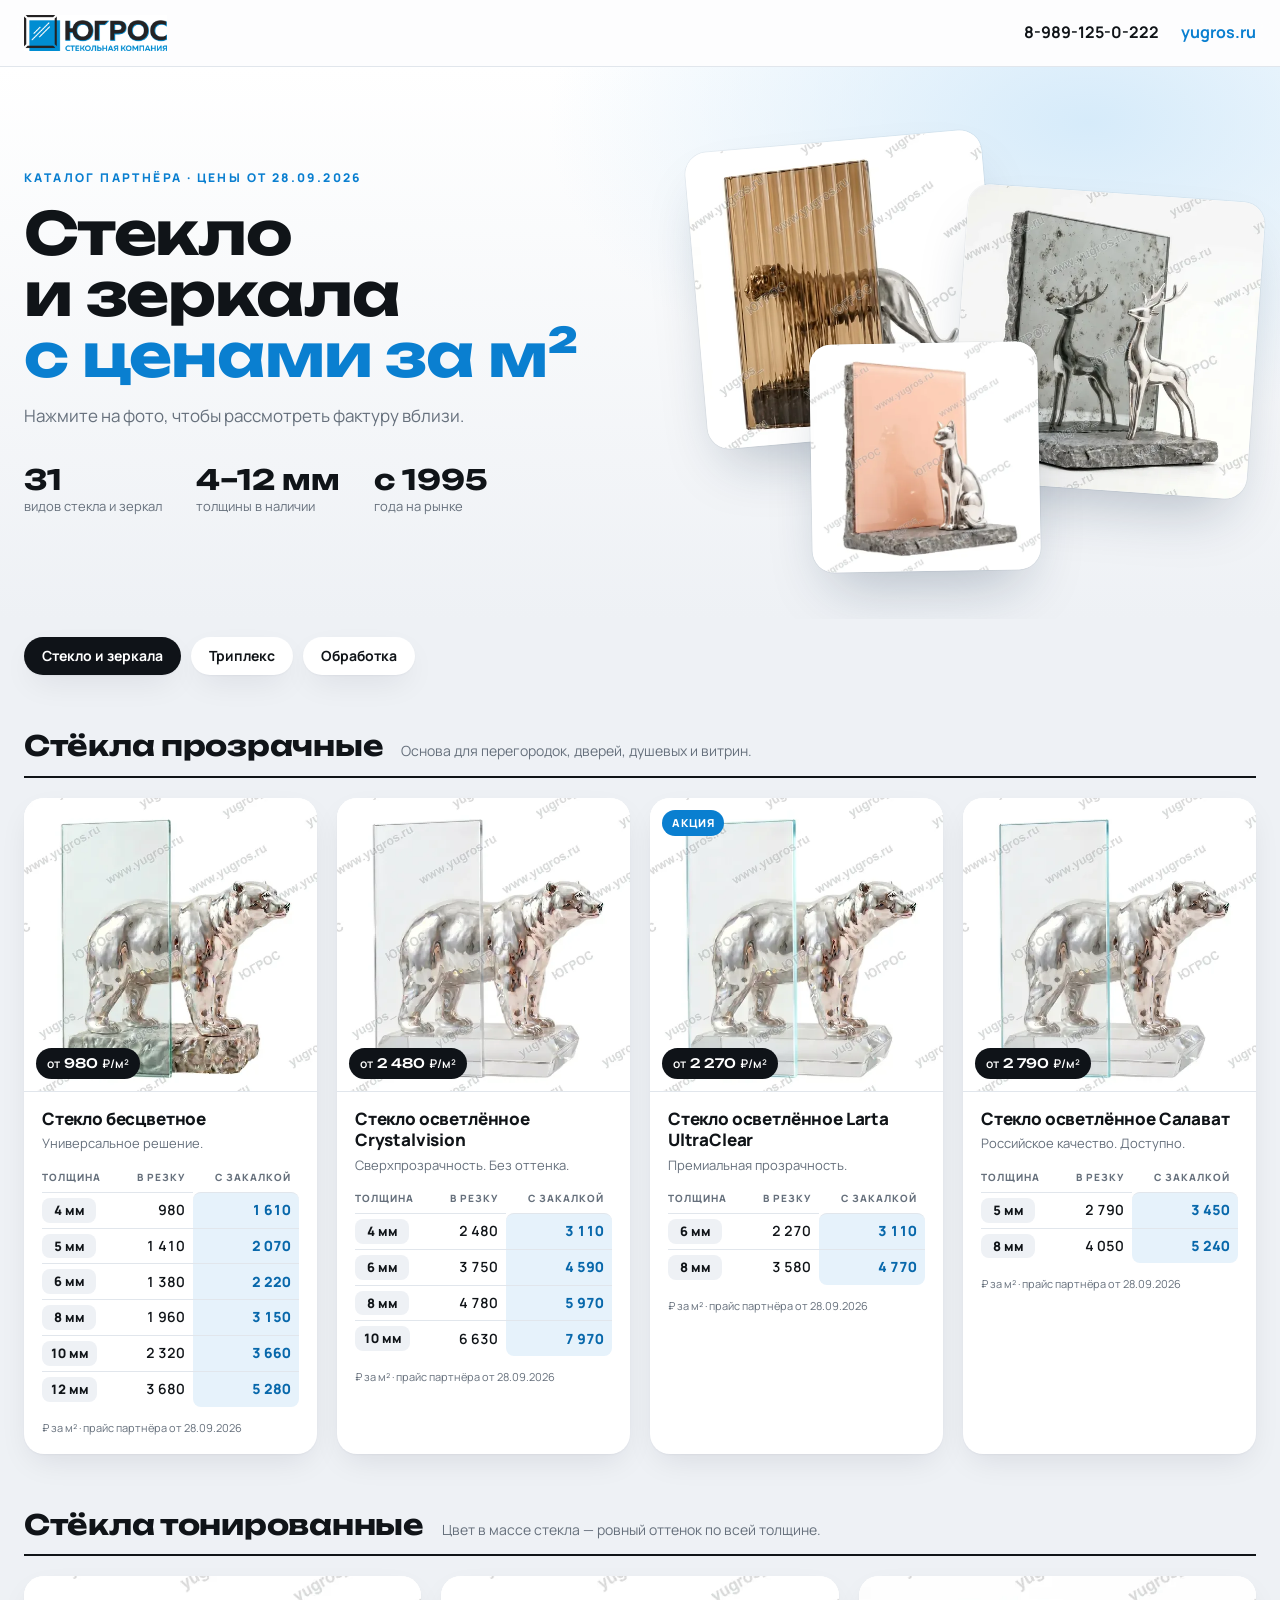
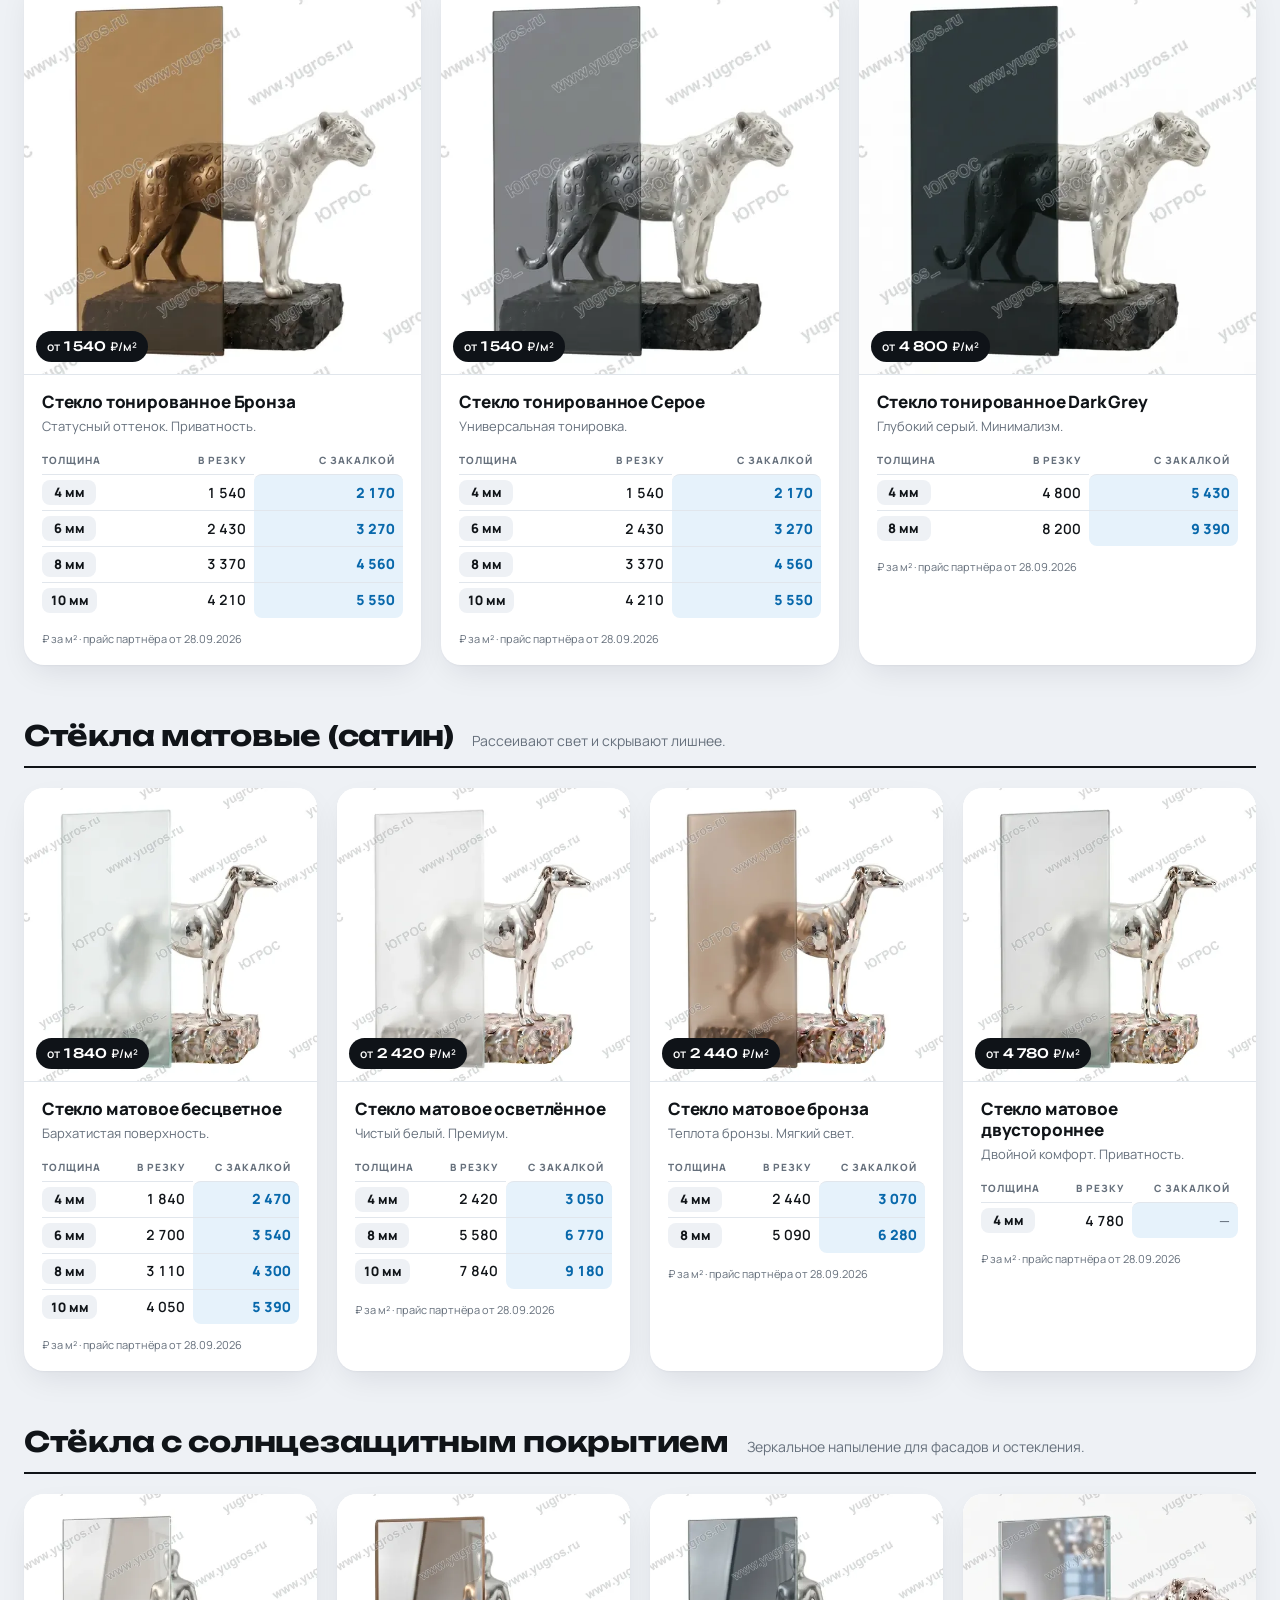
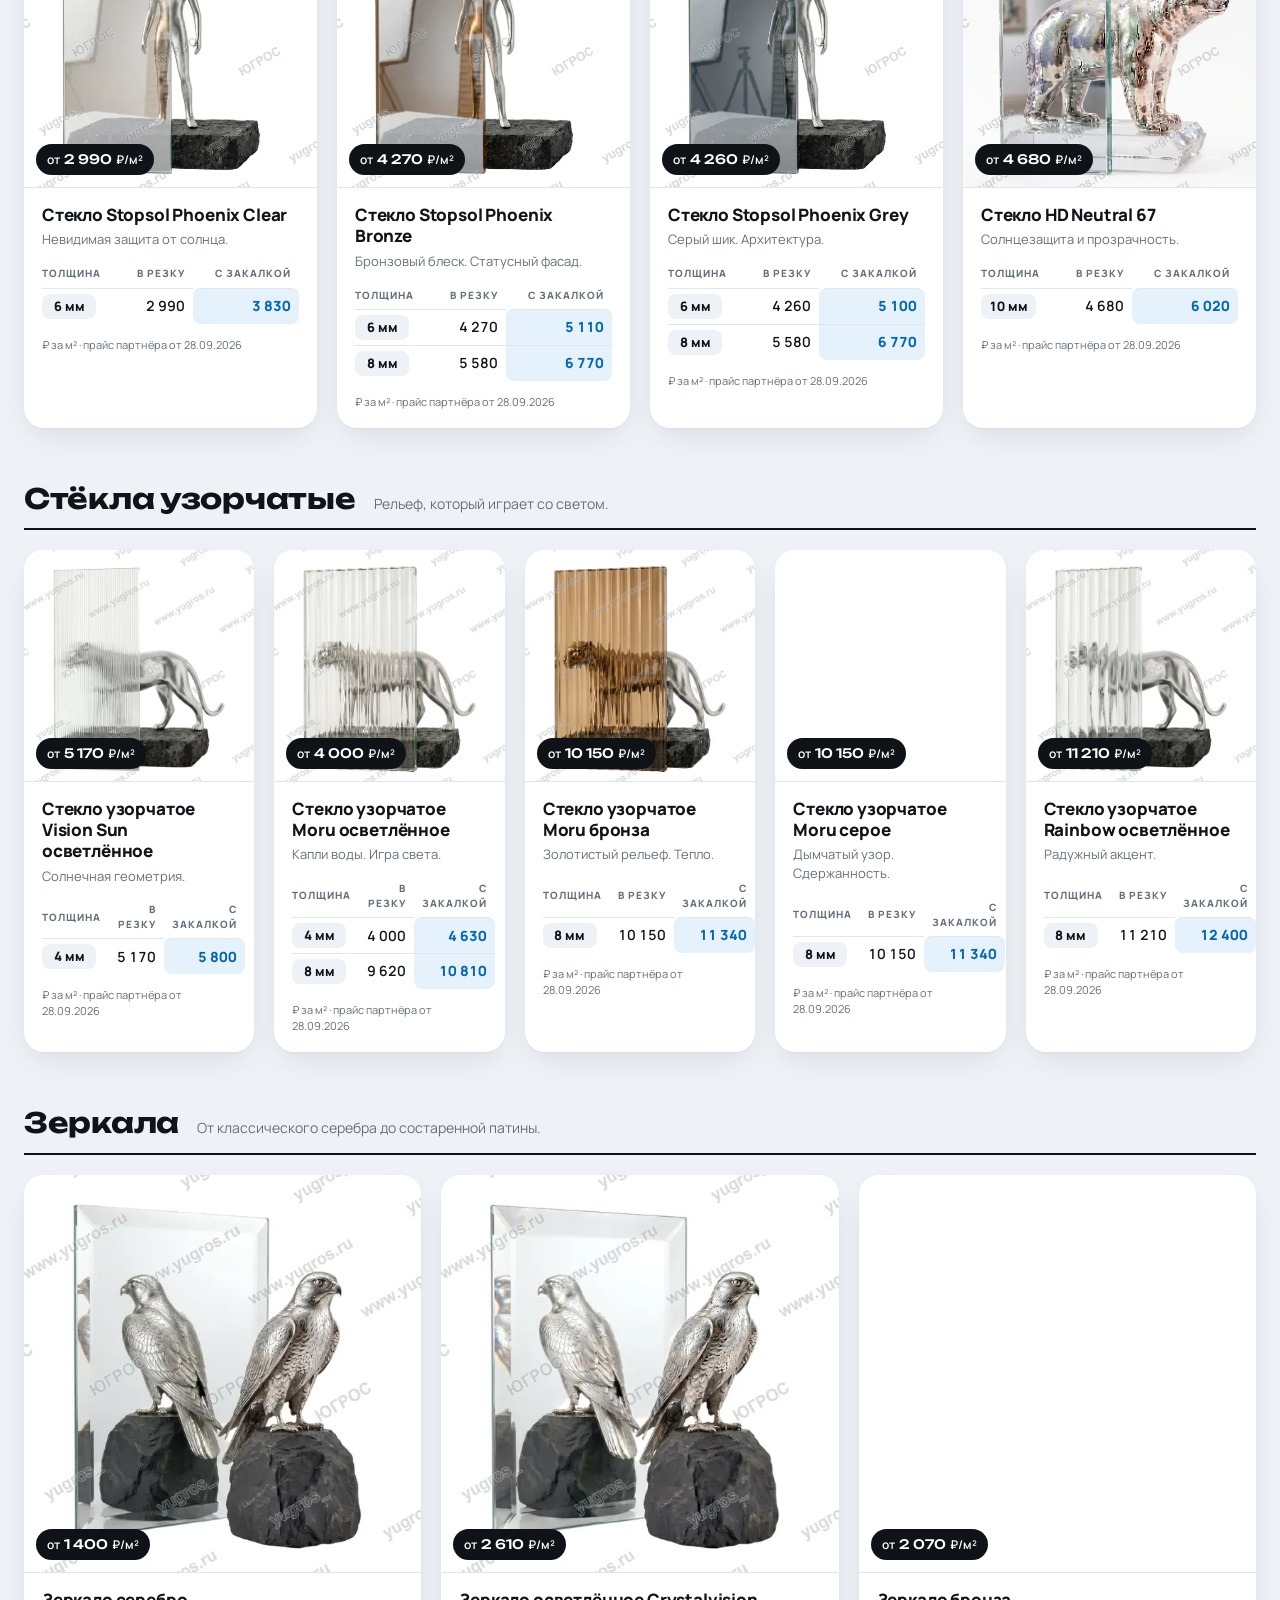
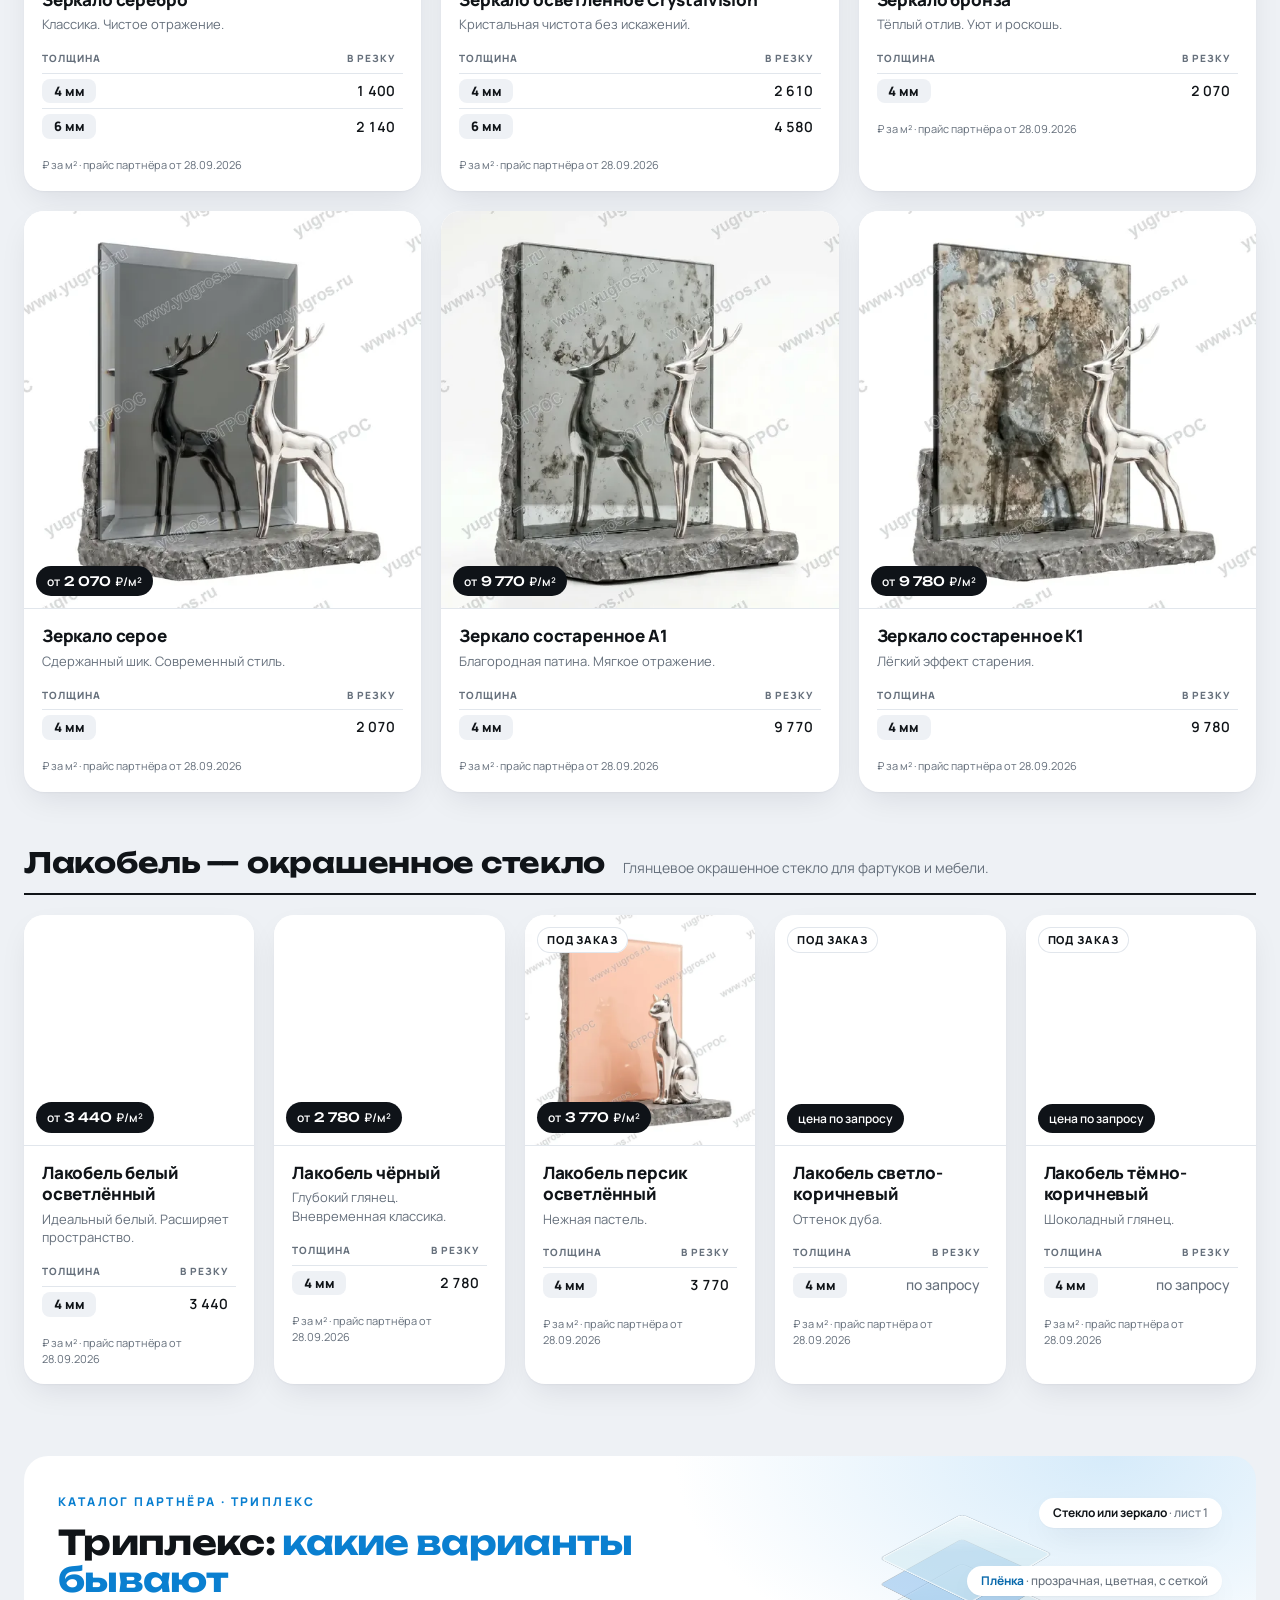
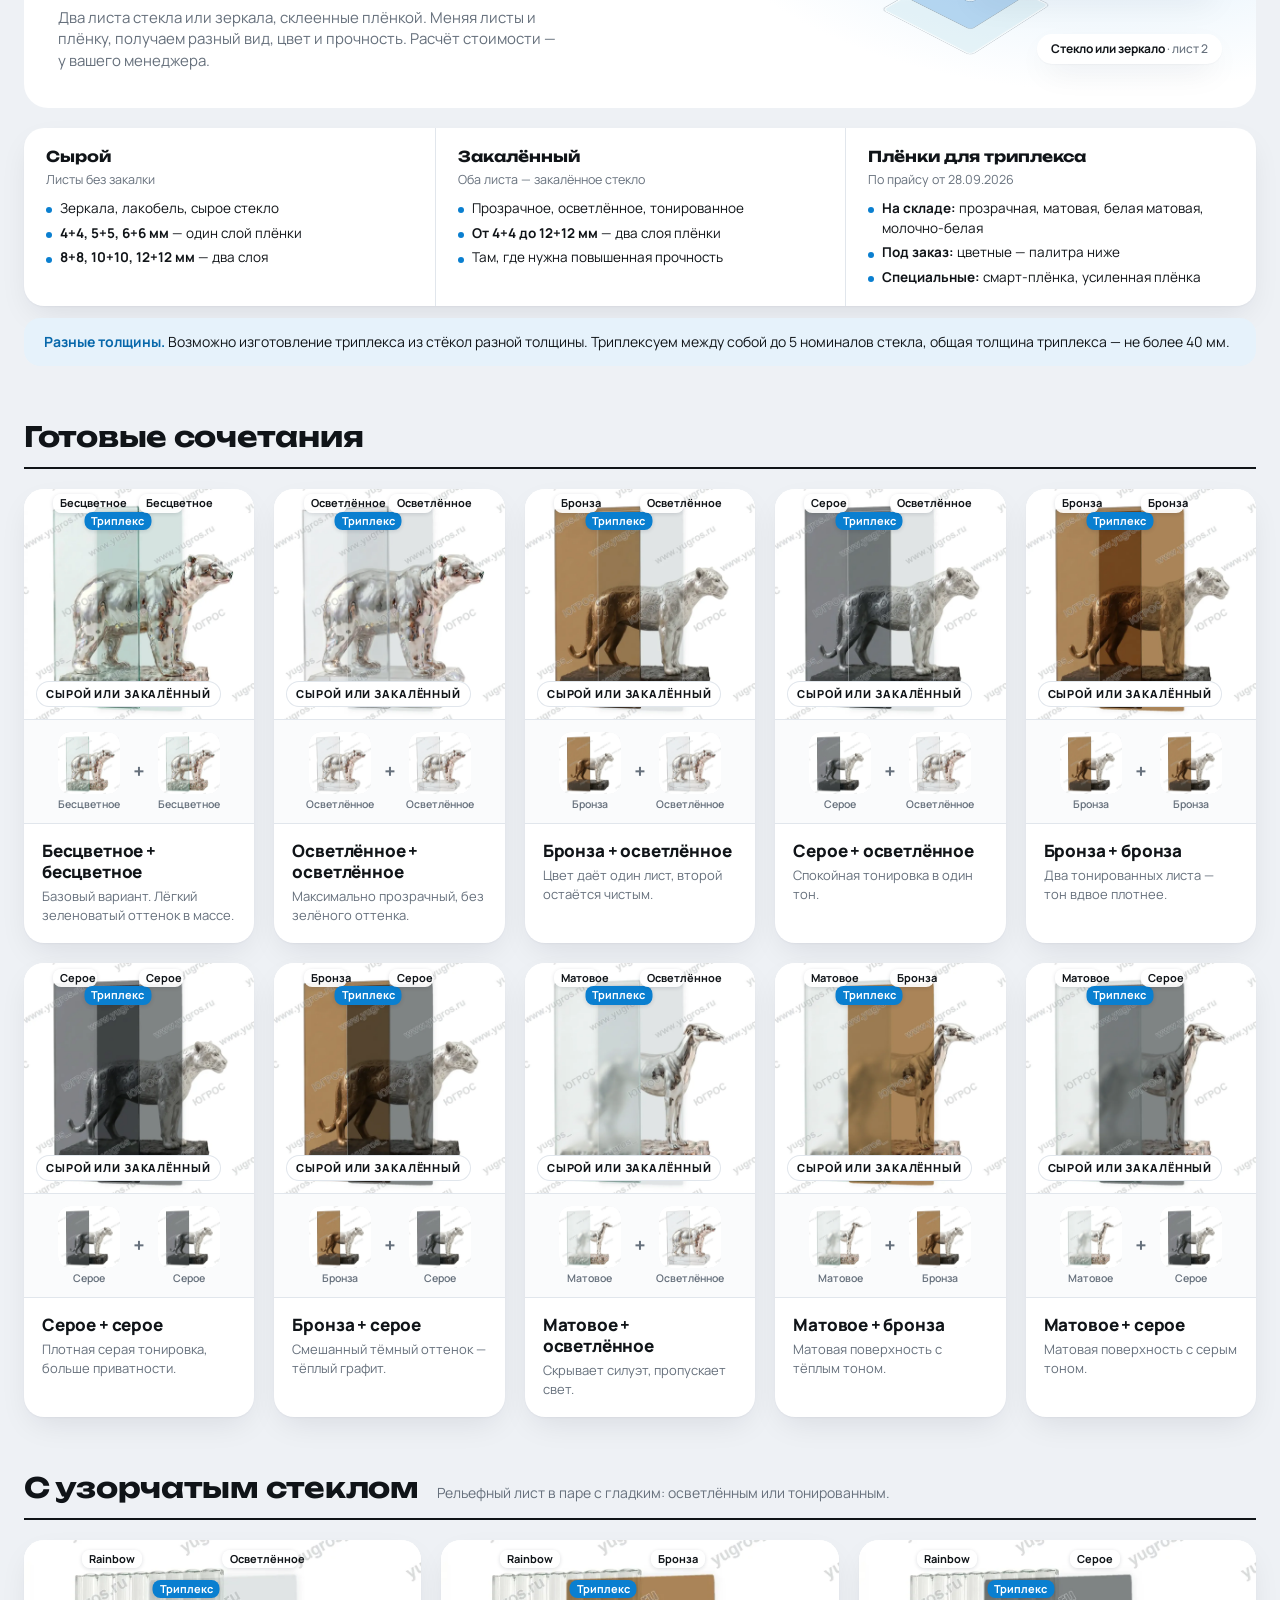
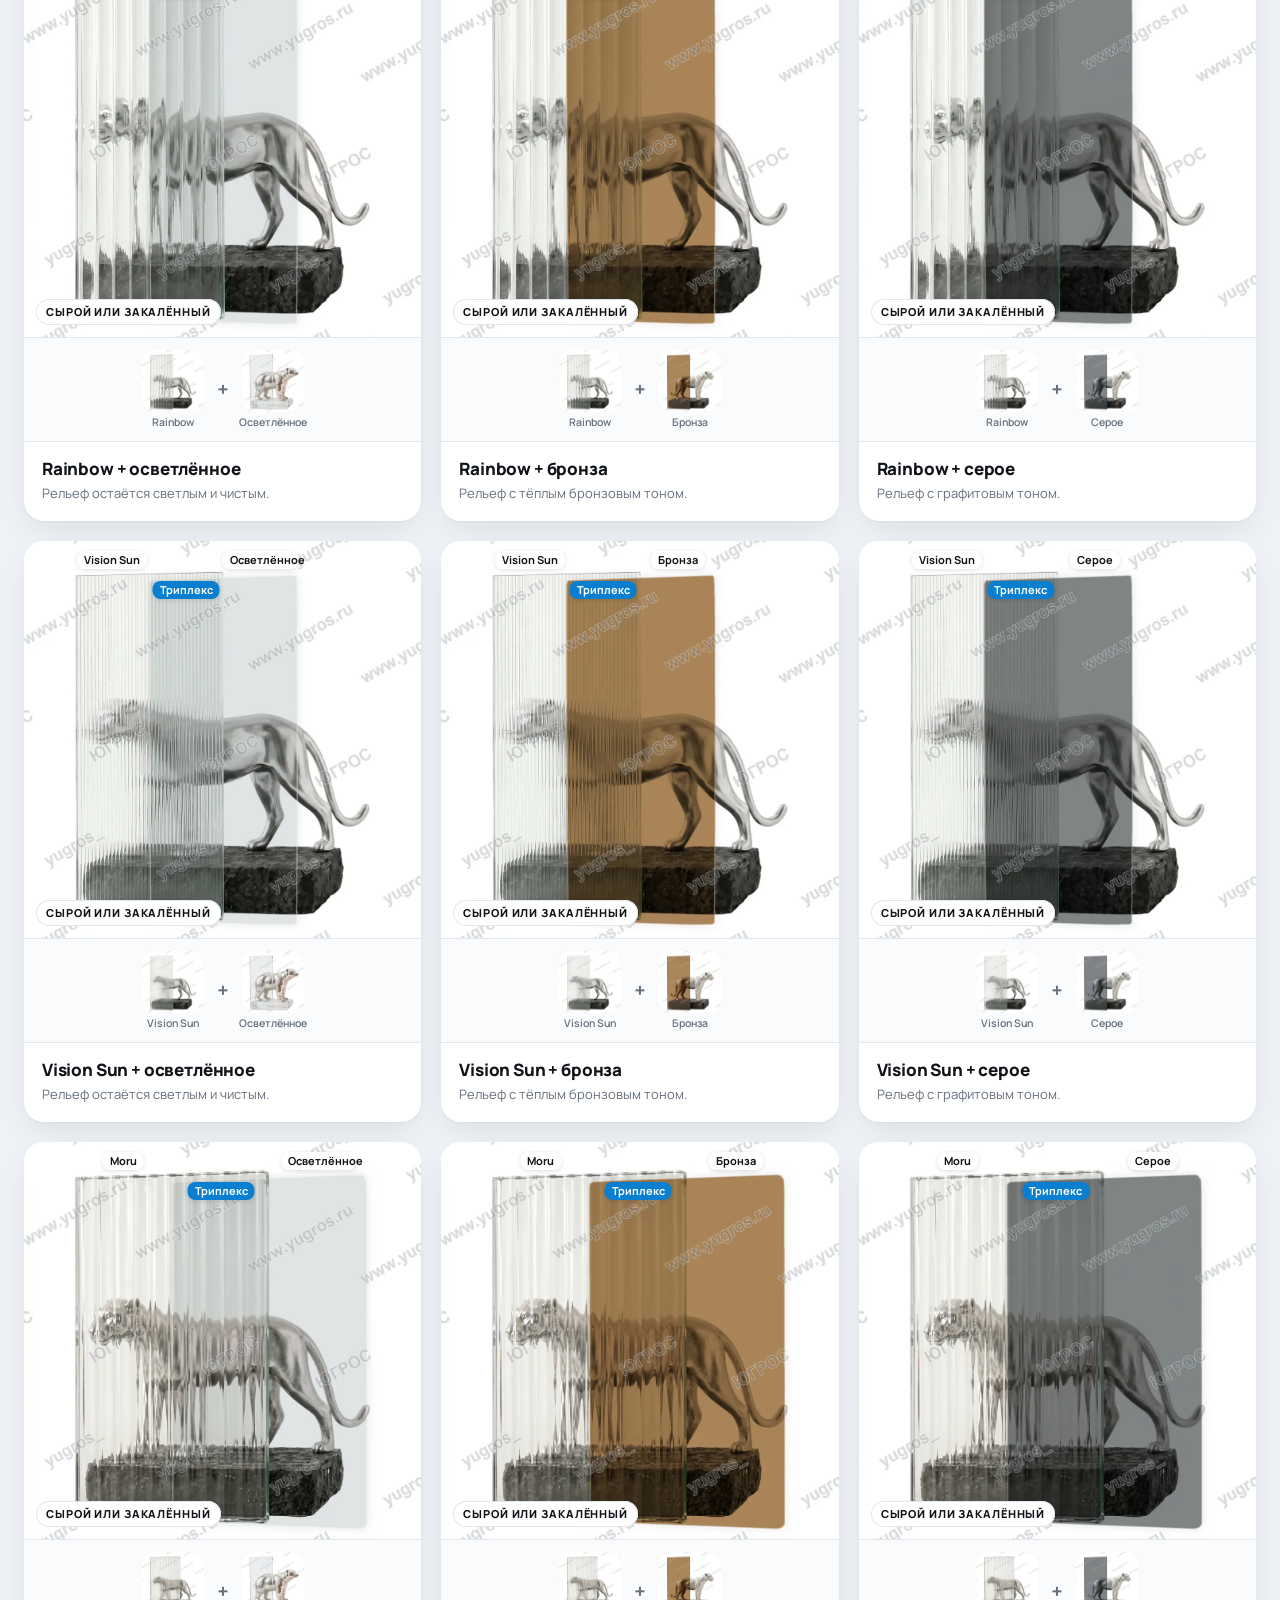
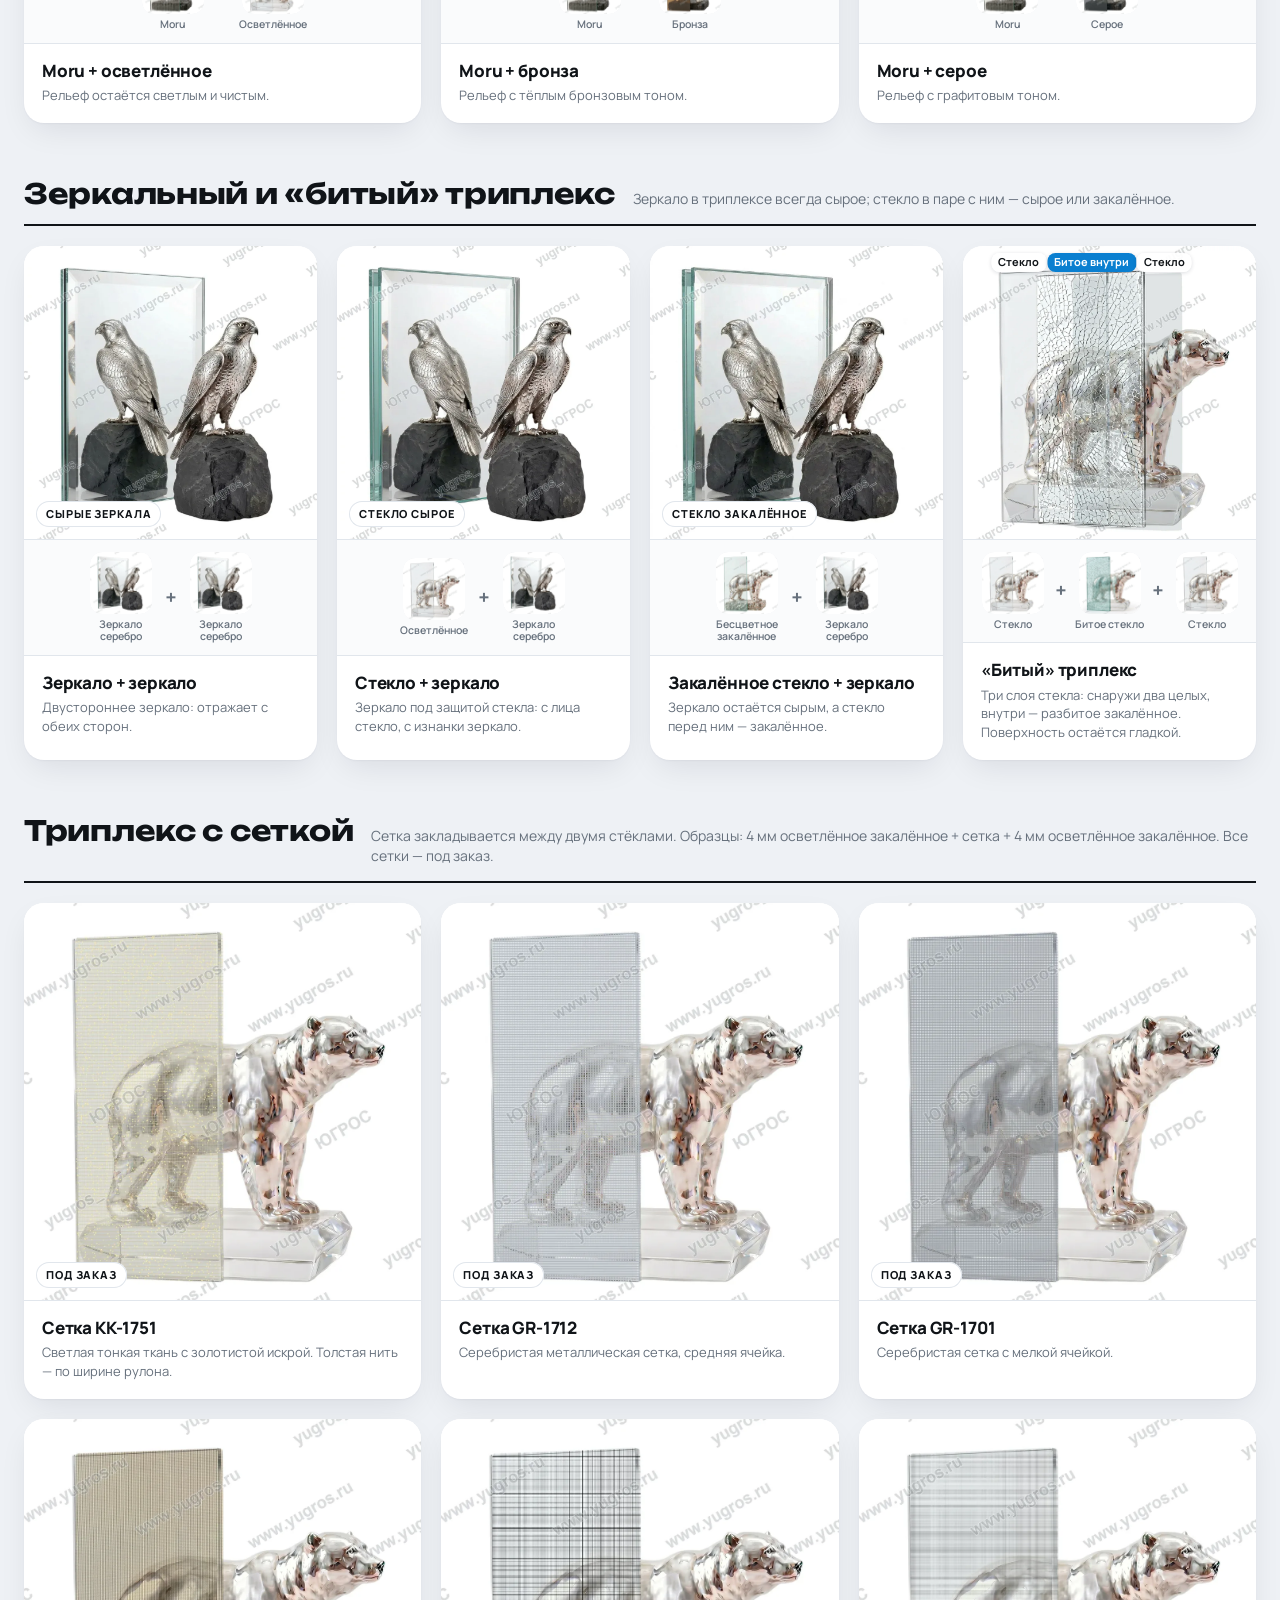
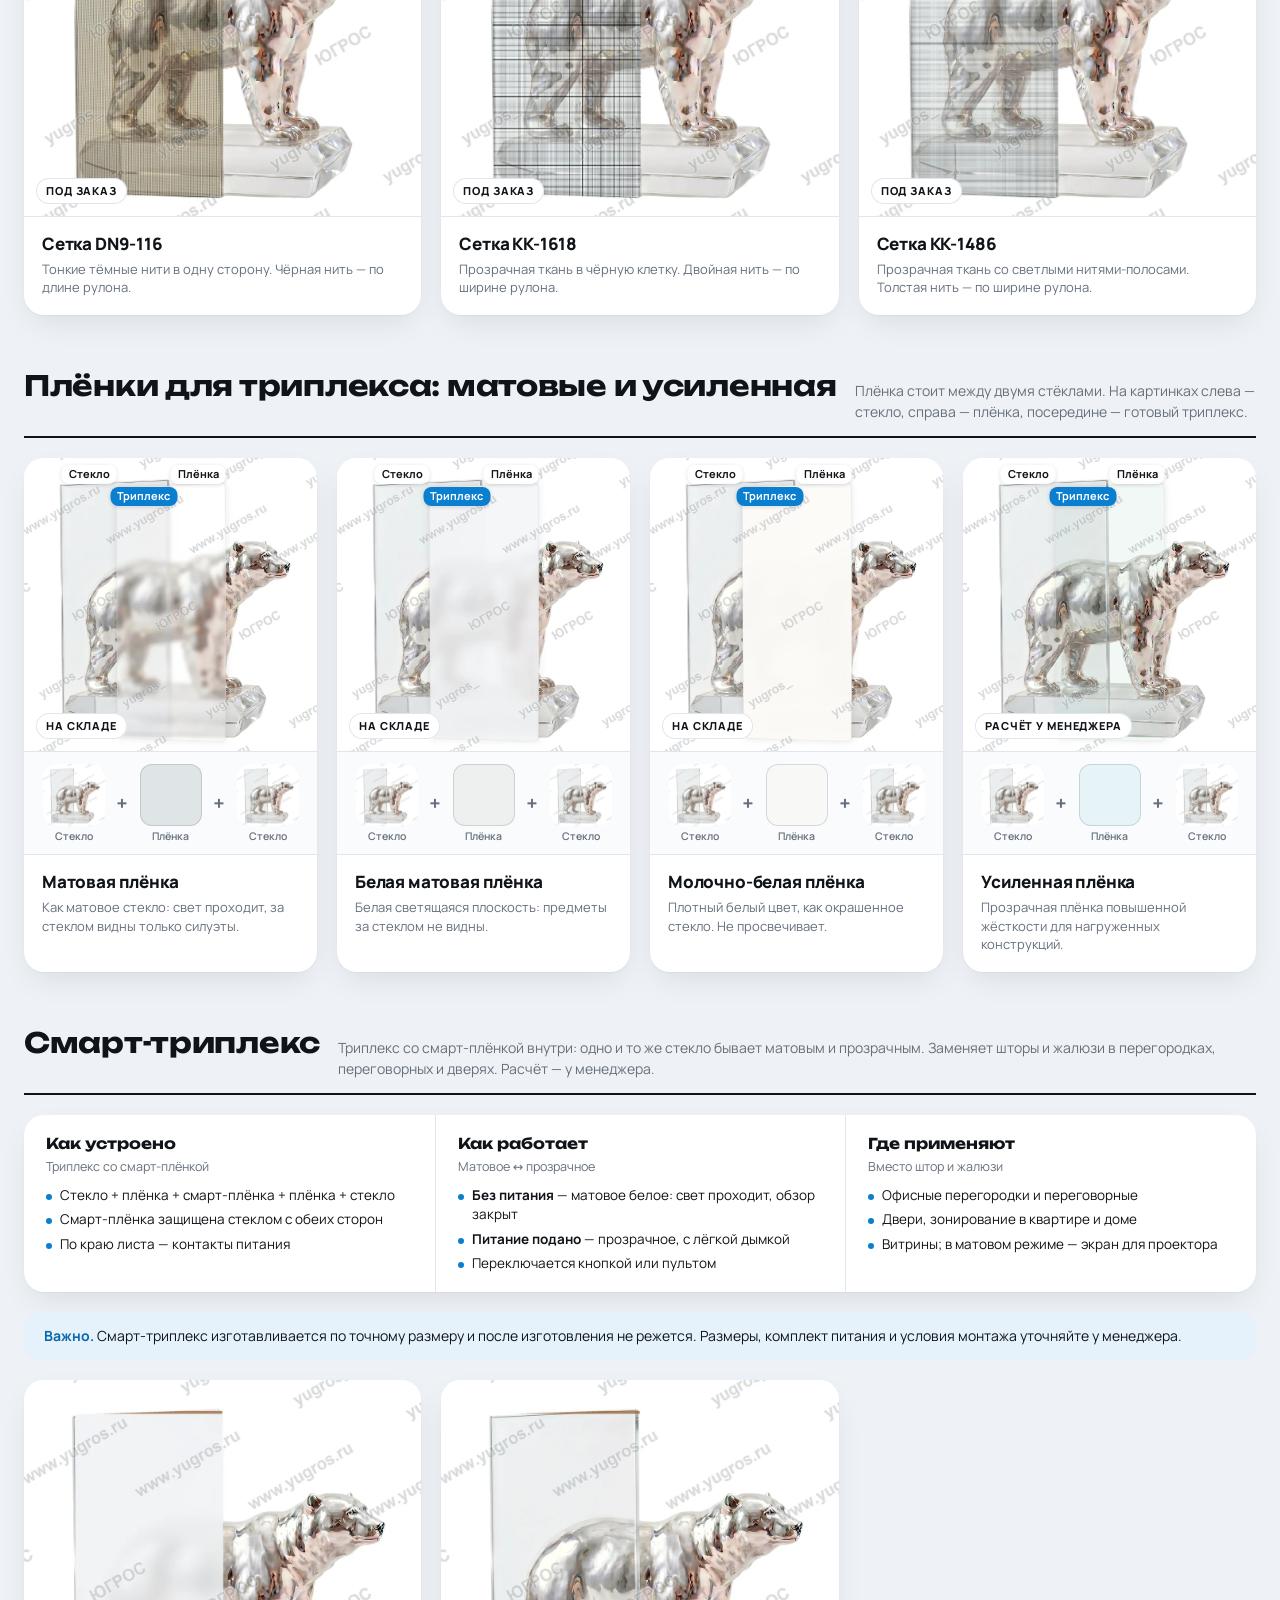
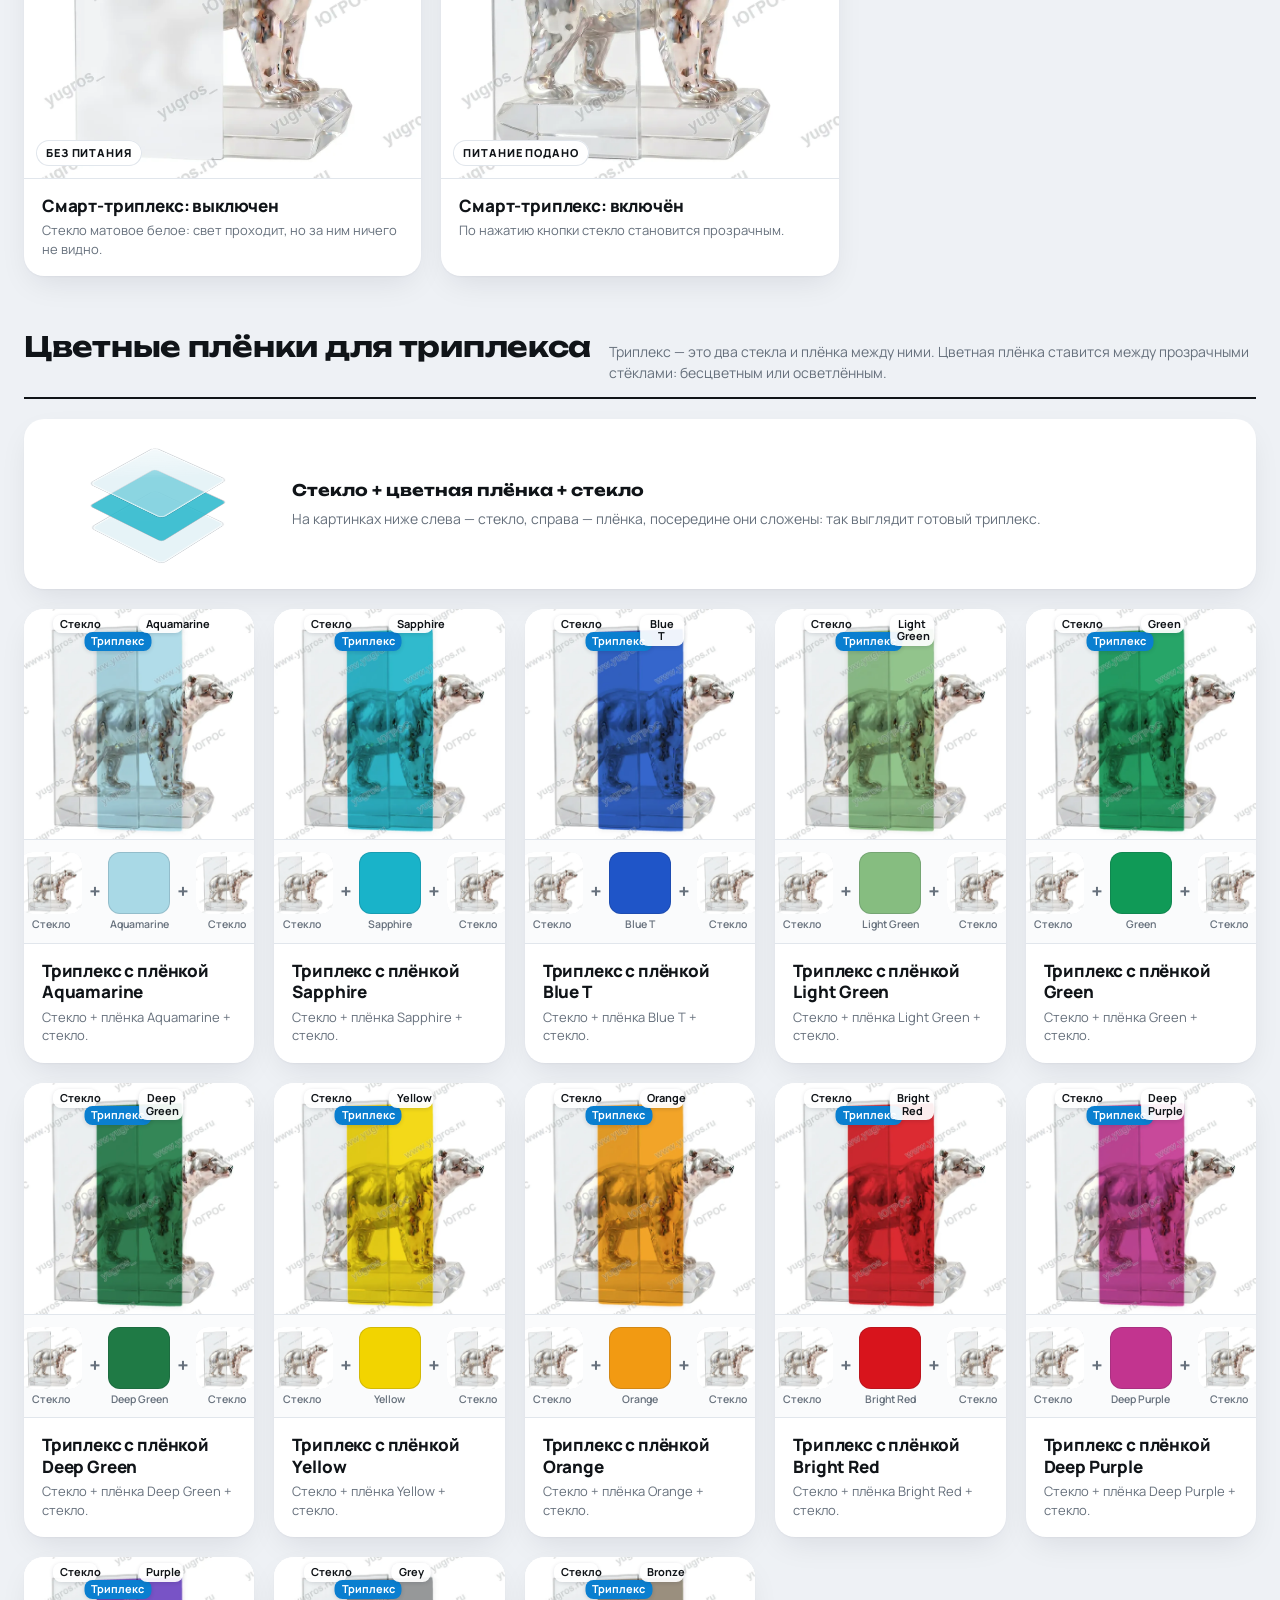
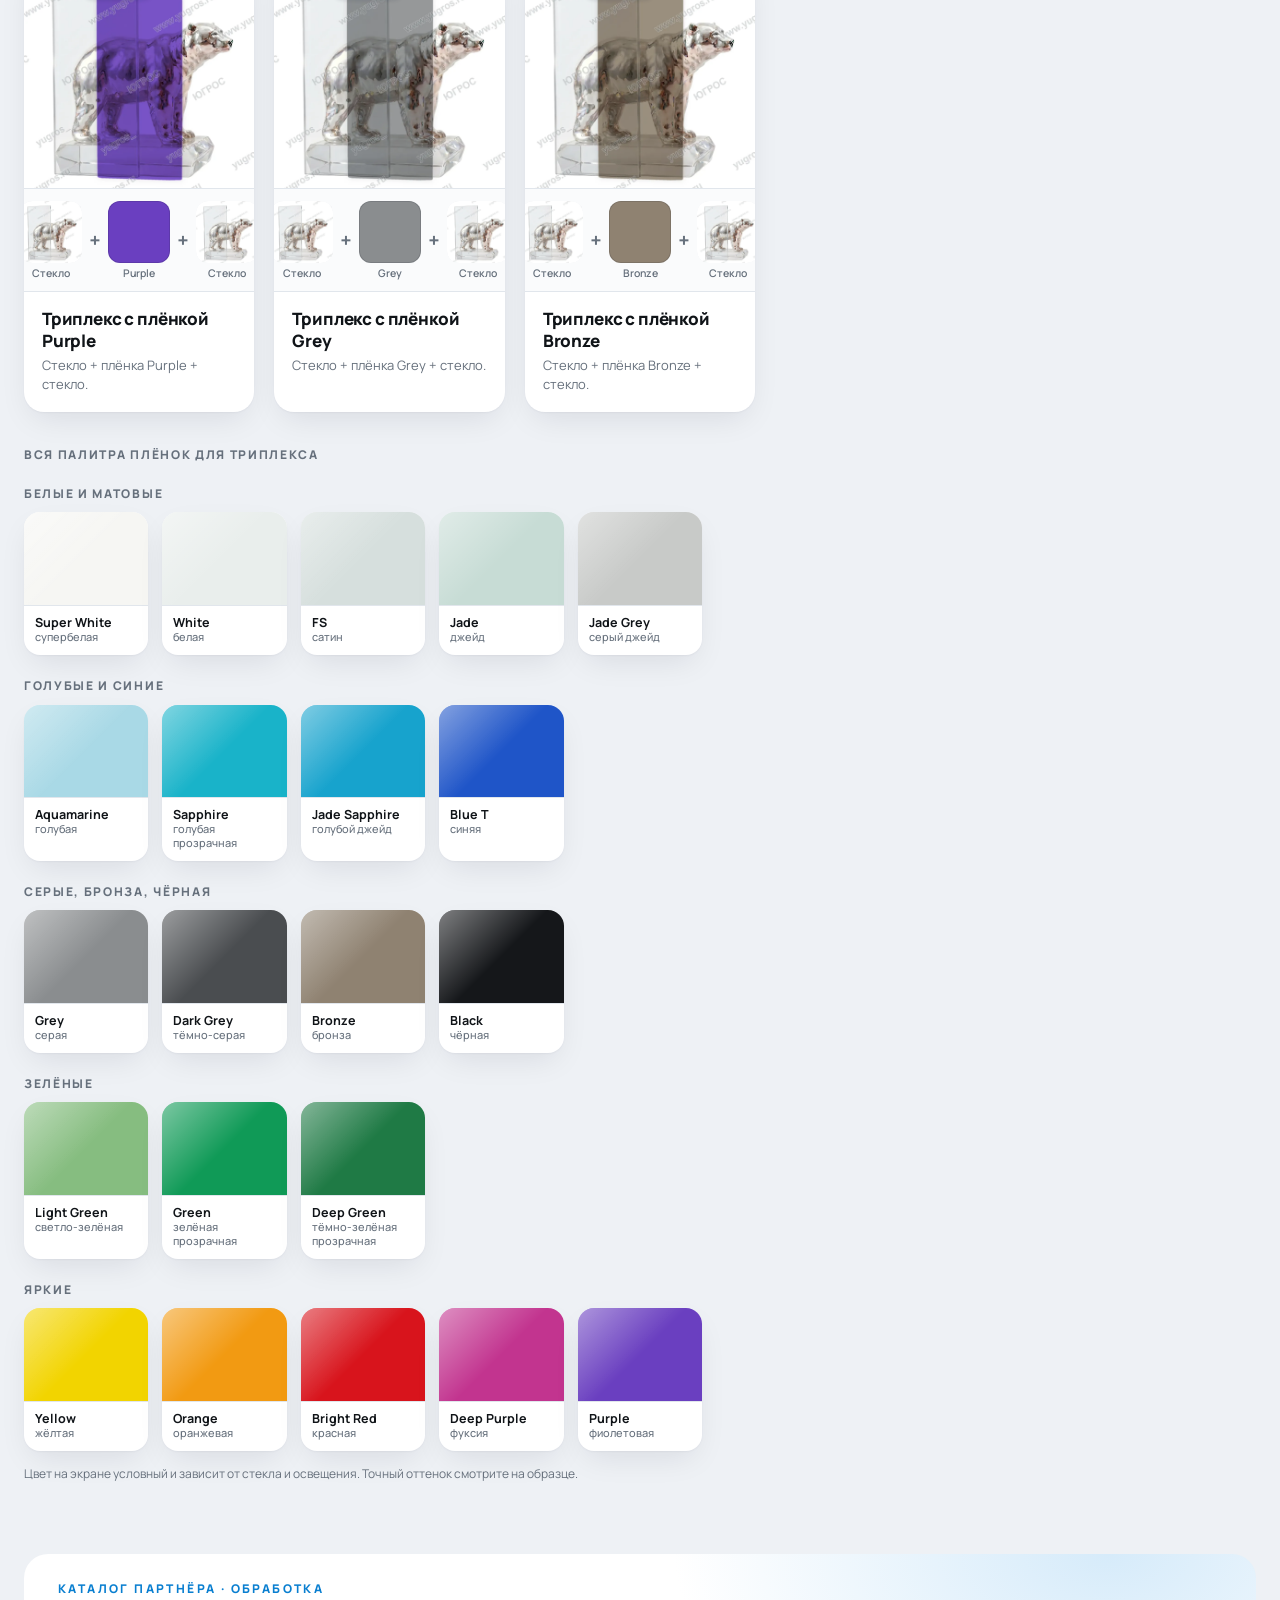
==== commit 7ea72382: "Add files via upload" ====
--- a/full/index.html
+++ b/full/index.html
@@ -248,6 +248,8 @@
 </div>
 
 <script src="data.js"></script>
+<script src="tx-data.js"></script>
+<script src="ob-data.js"></script>
 <script src="tx.js"></script>
 <script src="ob.js"></script>
 <script>
@@ -276,7 +278,8 @@
 document.querySelectorAll("[data-phone]").forEach(e => { e.textContent = PHONE.text; e.href = PHONE.href; });
 $("#fCount").textContent = ALL.length;
 $("#stack").innerHTML = [[24, "p1"], [1, "p2"], [11, "p3"]].map(([f, c]) => {
-  const it = ALL.find(i => i.f === f);
+  const it = ALL.find(i => i.f === f) || ALL[0];   // позицию с обложки могли убрать в редакторе — берём первую
+  if (!it) return ""; f = it.f;
   return `<div class="pane ${c}" data-open="${it.id}"><img src="${thumb(f)}" alt="${it.n}" width="560" height="560"></div>`;
 }).join("");
 
--- a/full/parts.css
+++ b/full/parts.css
@@ -97,6 +97,17 @@
 .grp{font-size:12px;font-weight:800;letter-spacing:.14em;text-transform:uppercase;color:var(--muted);margin:22px 0 10px}
 .fine{font-size:12px;color:var(--muted);margin-top:14px}
 
+.spec-note{background:var(--soft);border-radius:16px;padding:14px 20px;margin-top:12px;font-size:14px;color:var(--ink)}
+.spec-note b{color:var(--accent-d)}
+.pdf .spec-note{border-radius:3mm;padding:2mm 3mm;margin-top:2mm;font-size:8.5px}
+.scheme{display:grid;grid-template-columns:220px 1fr;gap:10px 24px;align-items:center;background:var(--panel);border-radius:20px;box-shadow:var(--shadow);padding:10px 24px;margin-bottom:20px}
+.scheme .iso{--h:150px;--w:96px;--gap:26px}
+.scheme-t{font-size:14px;color:var(--muted)}
+.scheme-t b{display:block;font-family:var(--disp);font-size:16px;color:var(--ink);margin-bottom:6px}
+.pdf .scheme{grid-template-columns:34mm 1fr;box-shadow:none;border:1px solid #d5dbe2;border-radius:3mm;padding:1mm 4mm;margin-bottom:3mm}
+.pdf .scheme .iso{--h:22mm;--w:14mm;--gap:4mm}
+.pdf .scheme-t{font-size:8.5px}.pdf .scheme-t b{font-size:10px;margin-bottom:1mm}
+@media (max-width:640px){.scheme{grid-template-columns:1fr;padding:6px 16px 14px}.scheme .iso{--h:130px}}
 /* ---- обработка ---- */
 .ob .pic{aspect-ratio:4/3;background:#fff;display:grid;place-items:center;padding:18px;position:relative}
 .ob .pic svg{width:100%;height:100%}
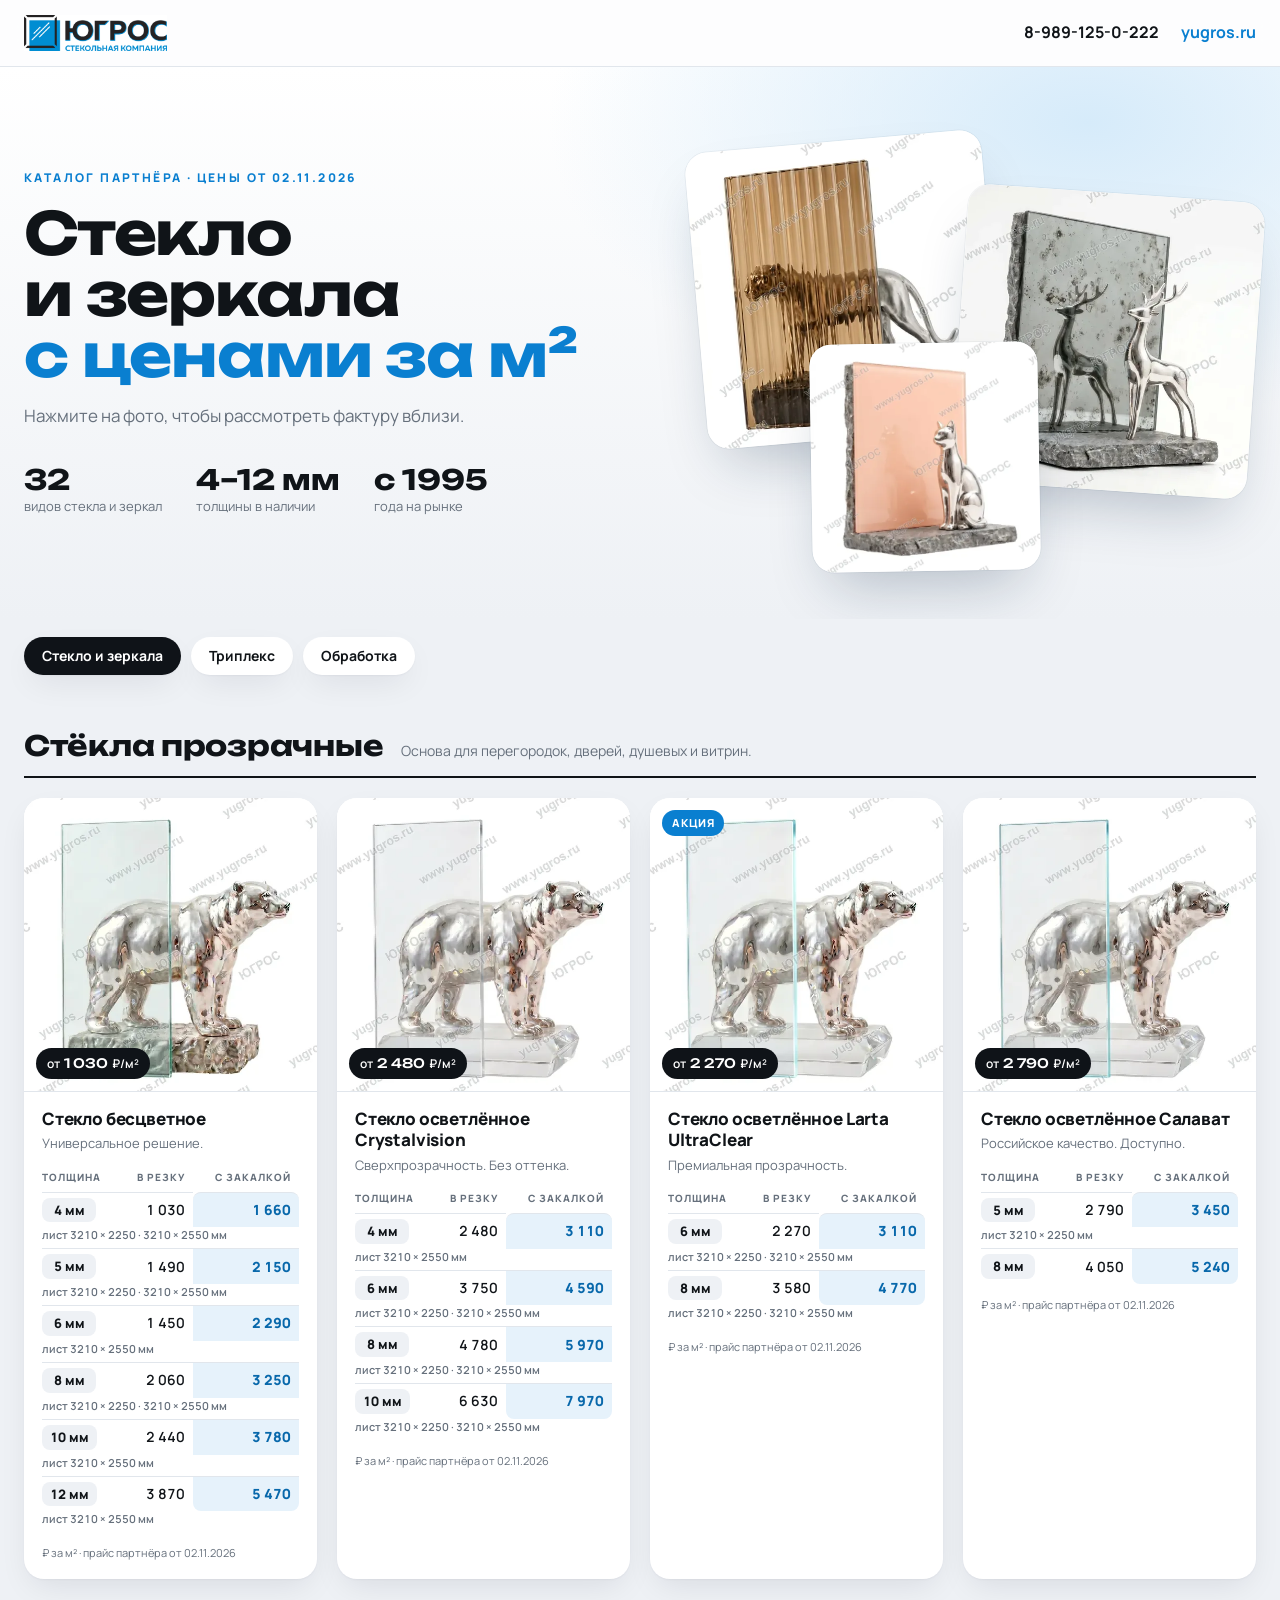
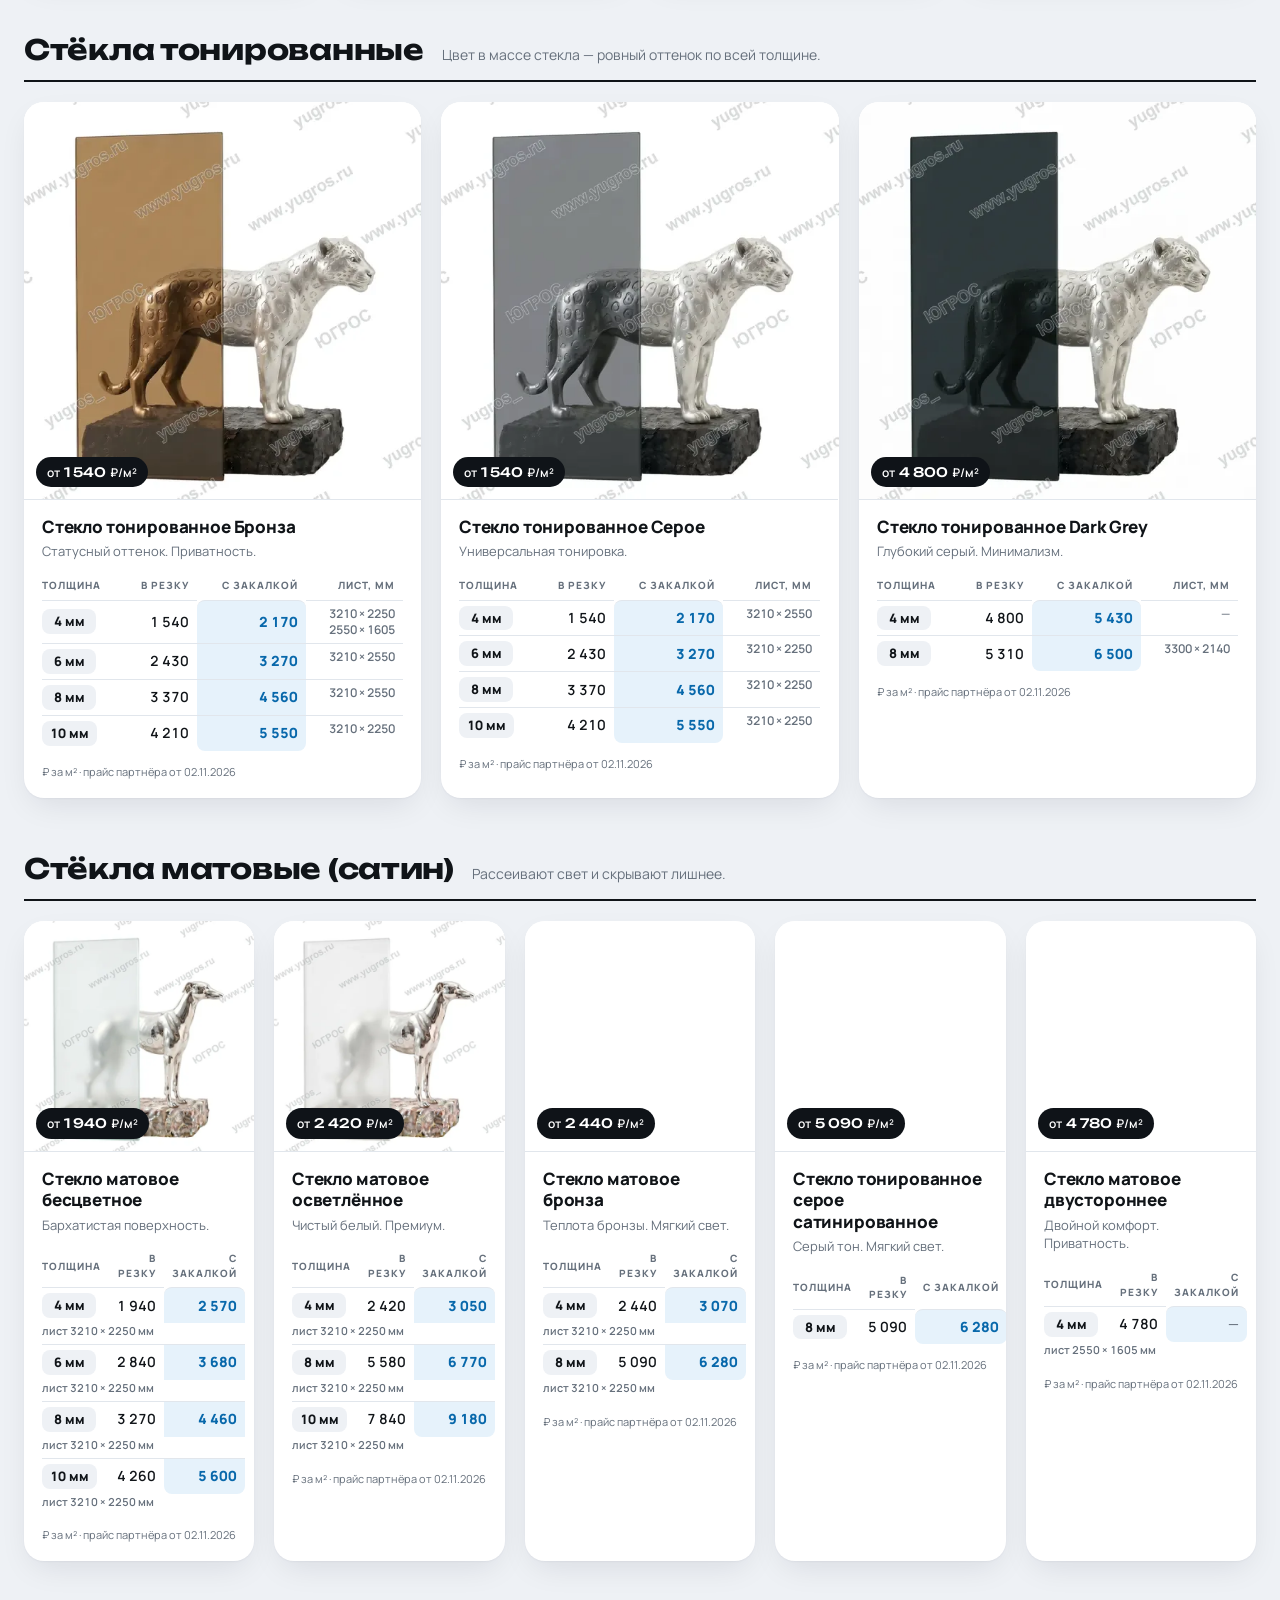
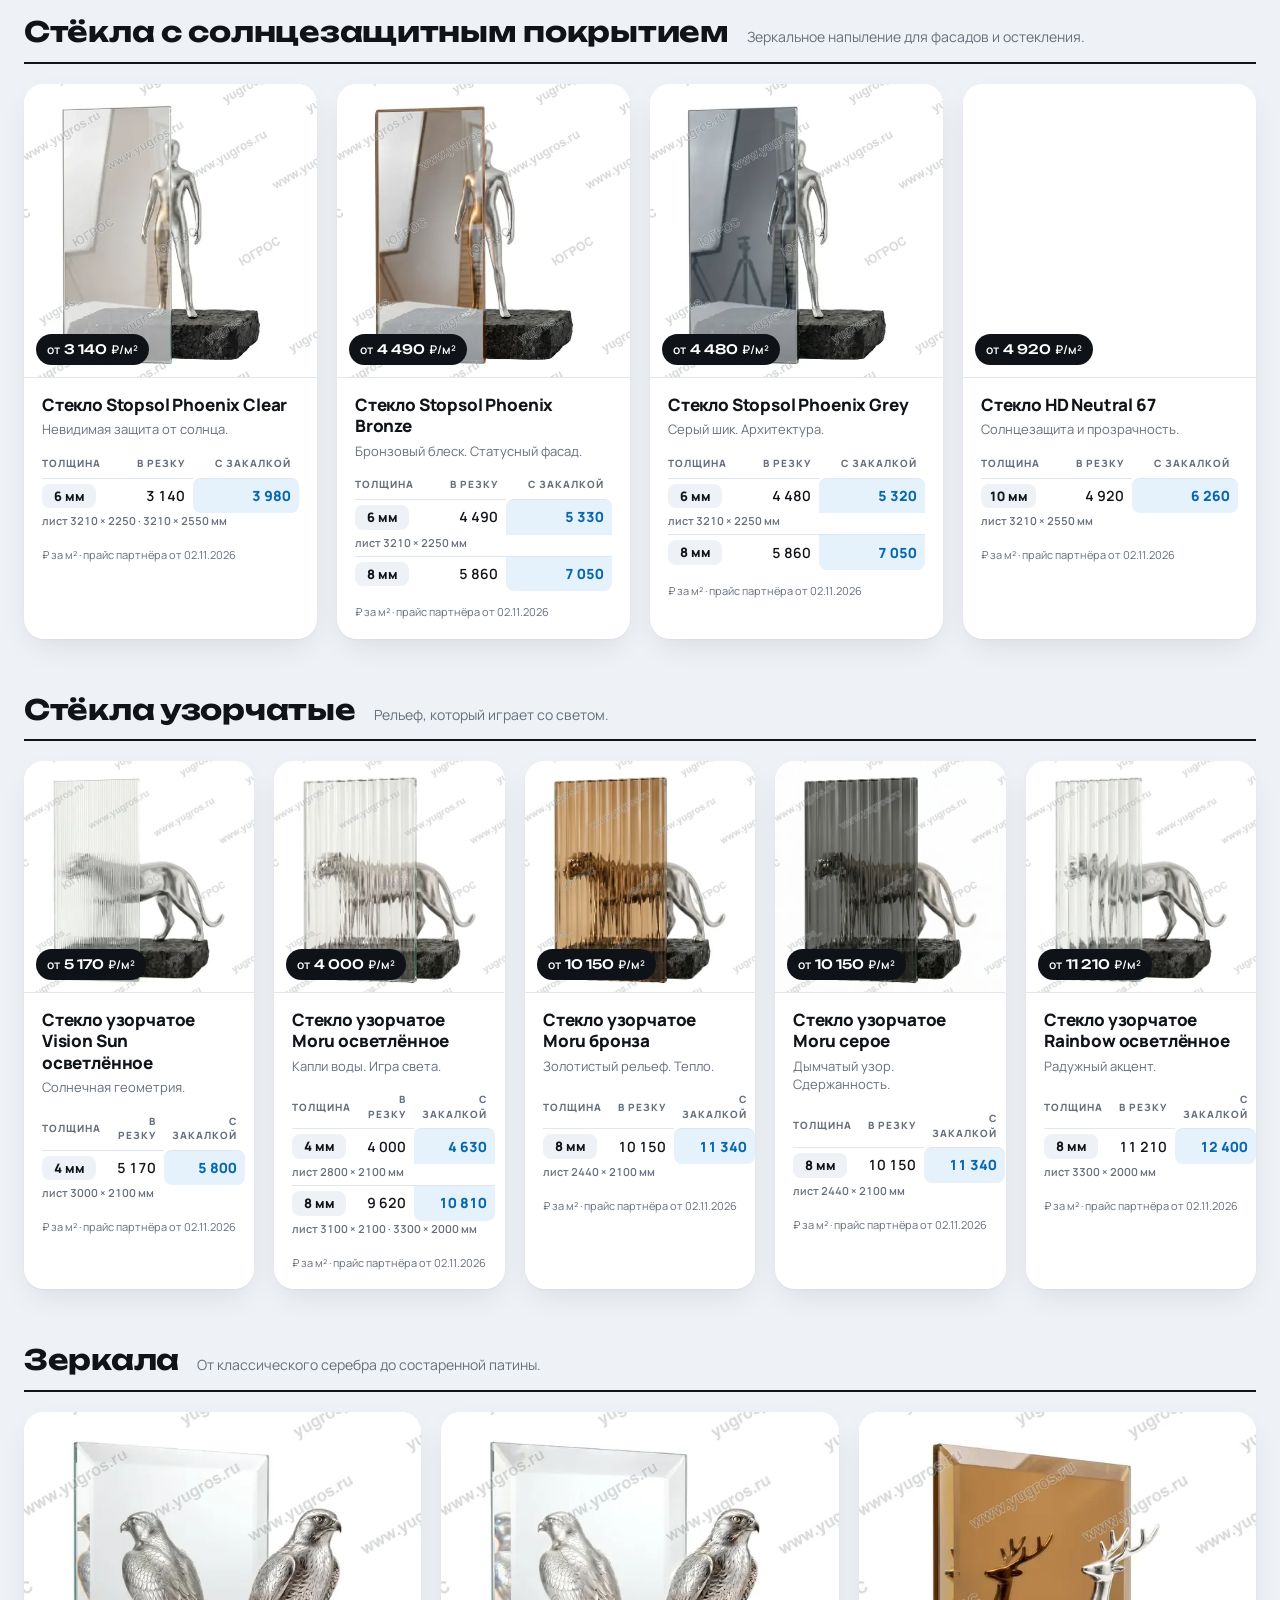
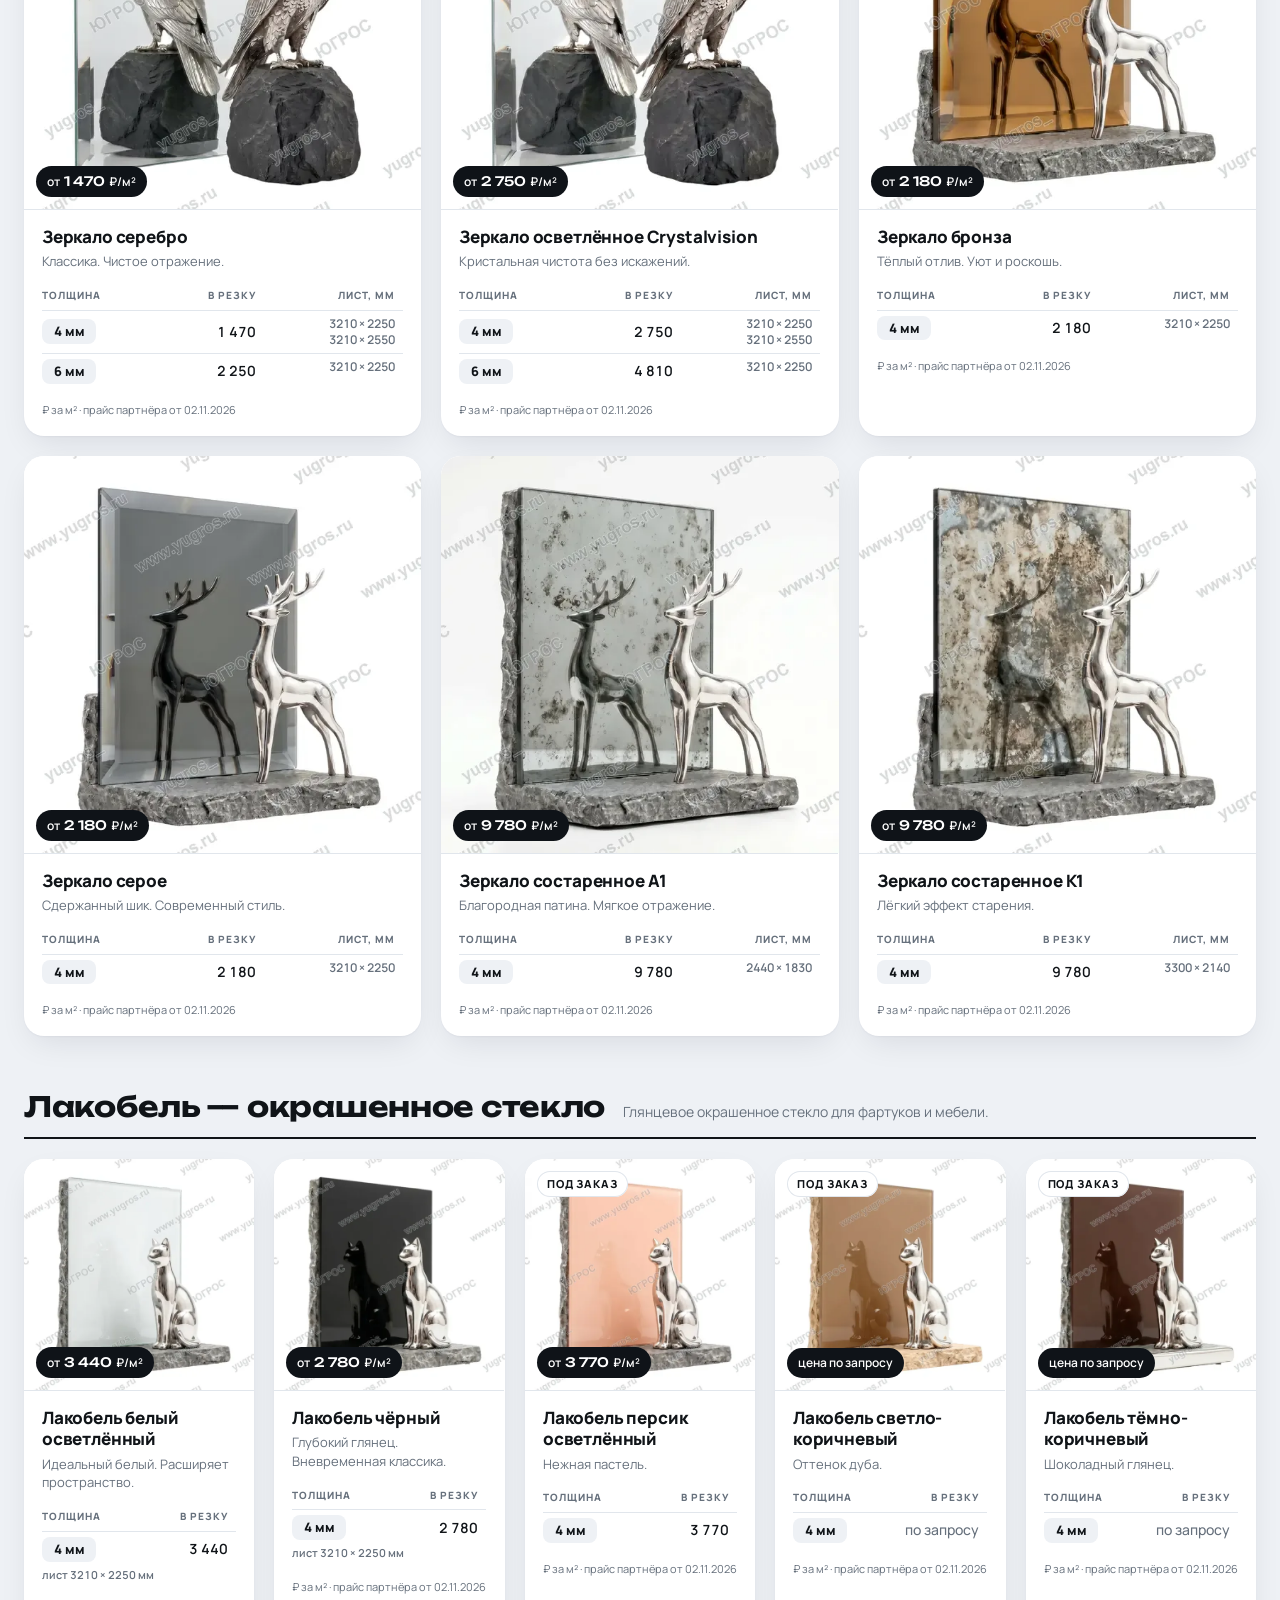
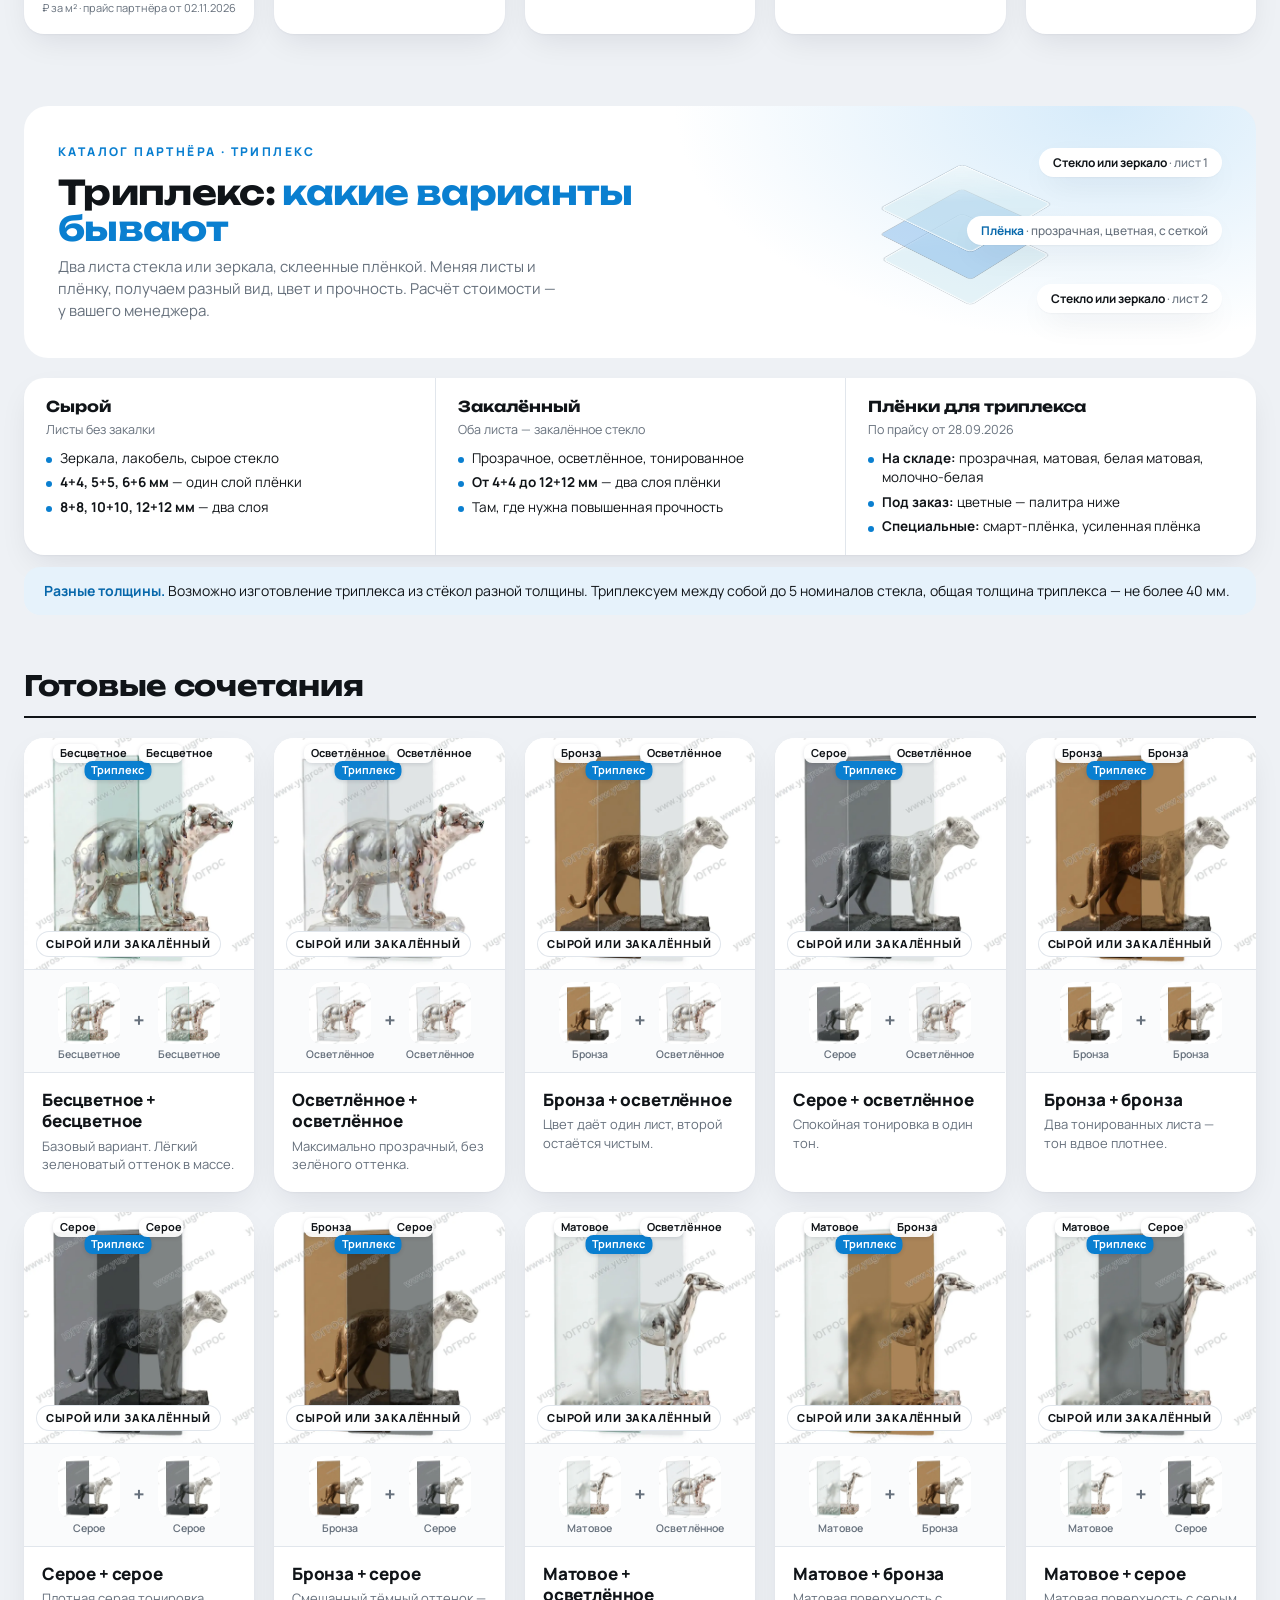
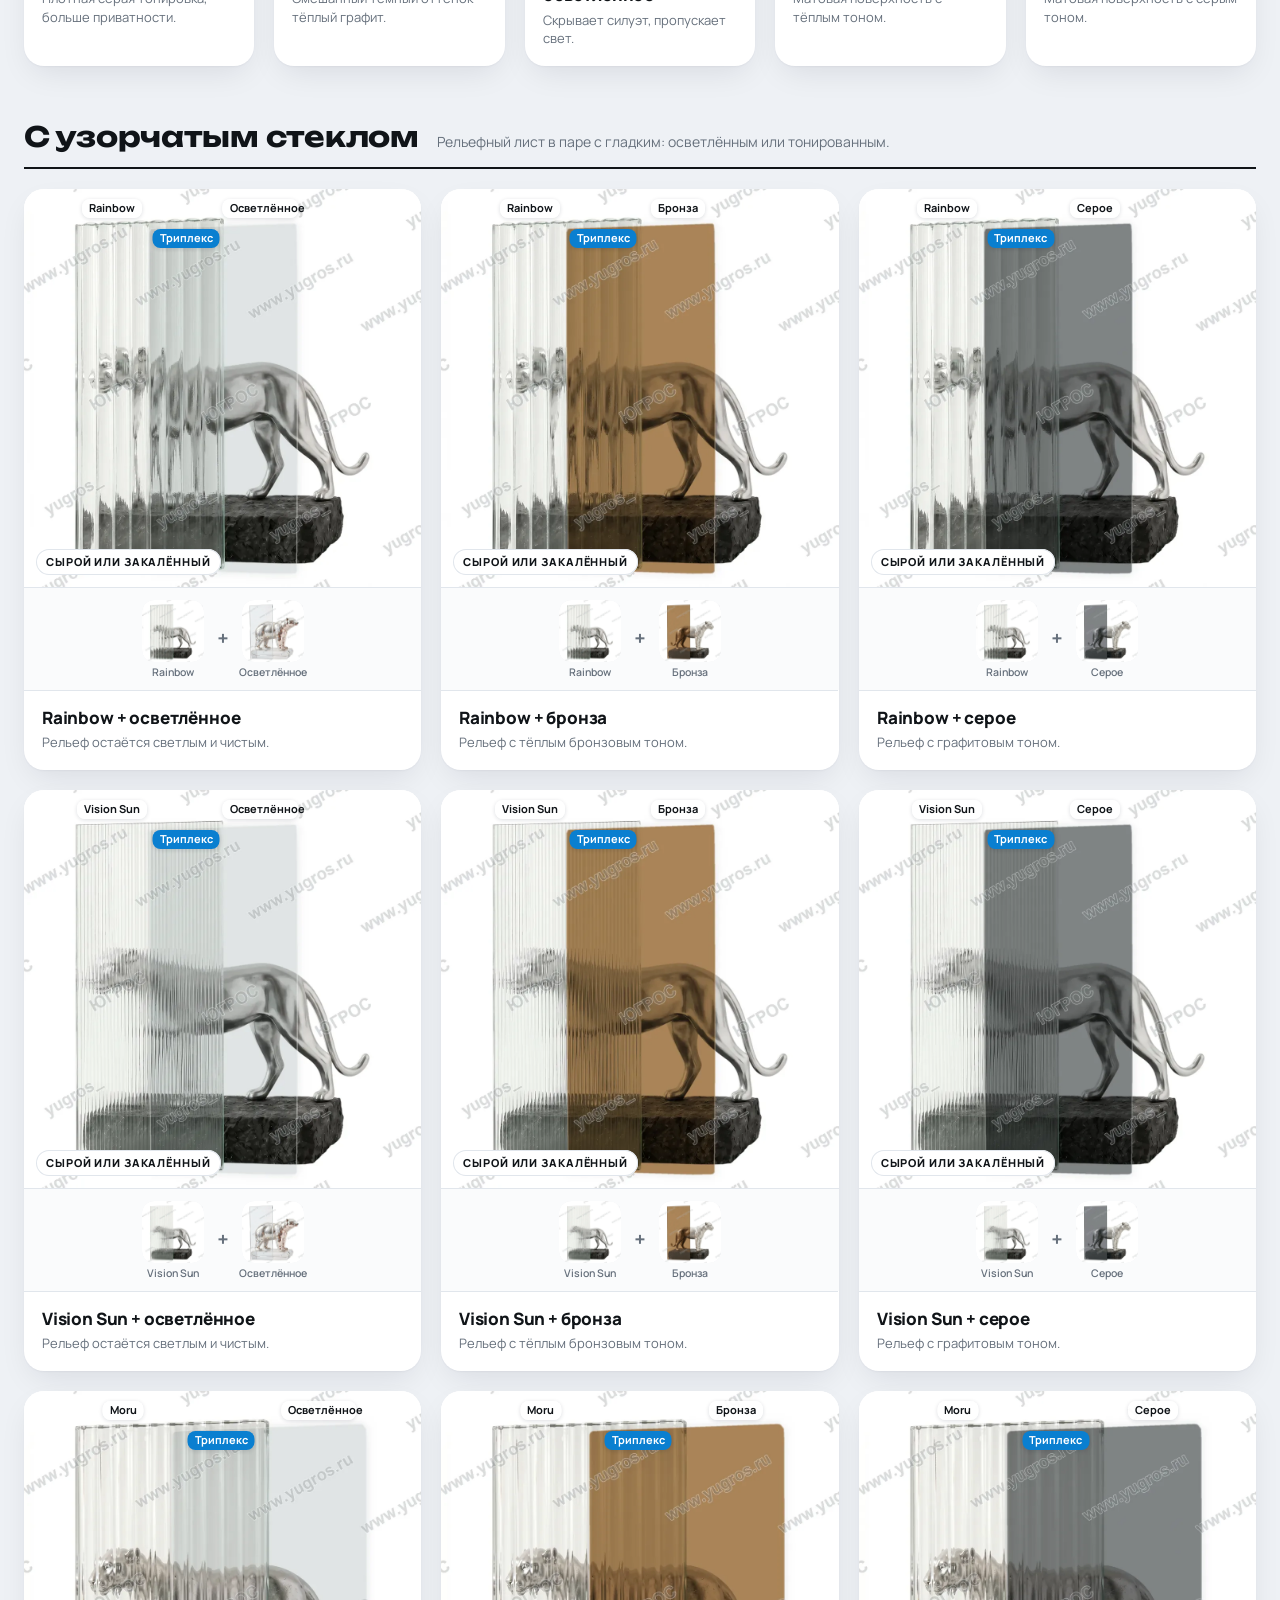
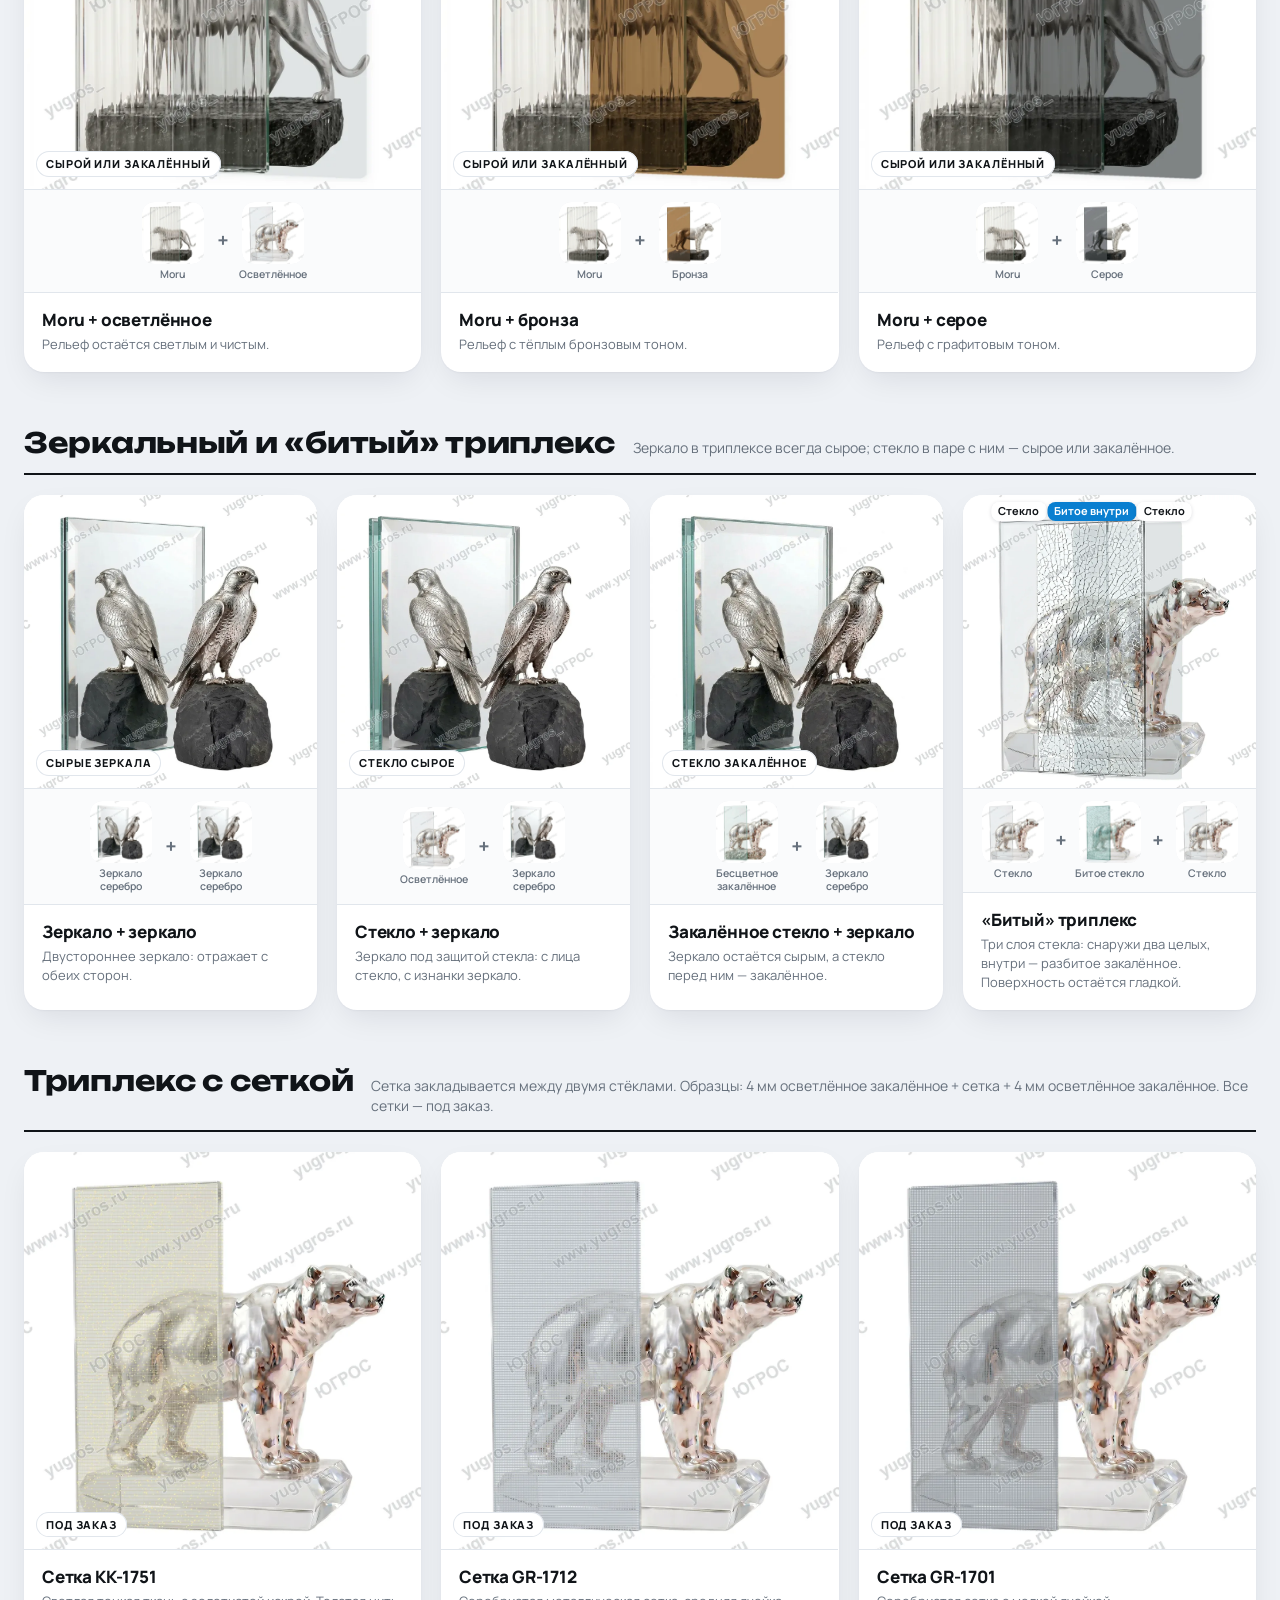
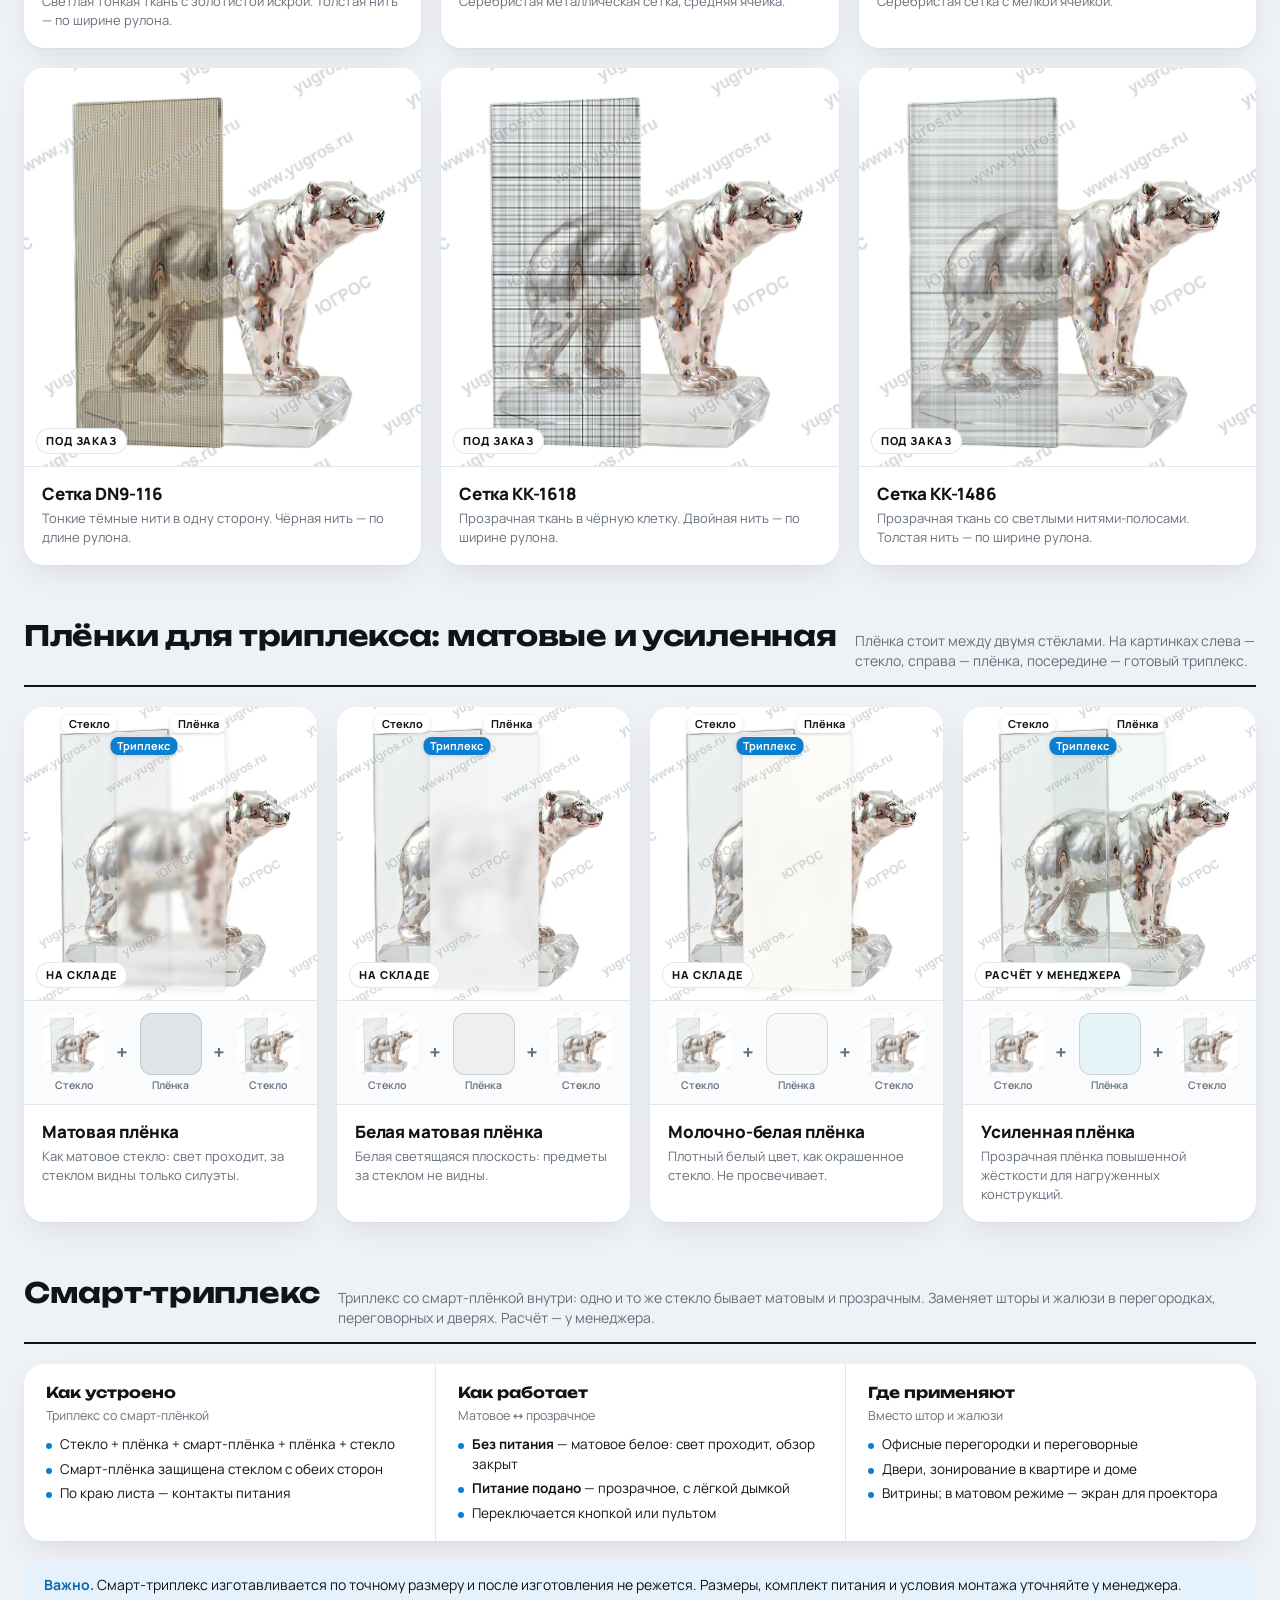
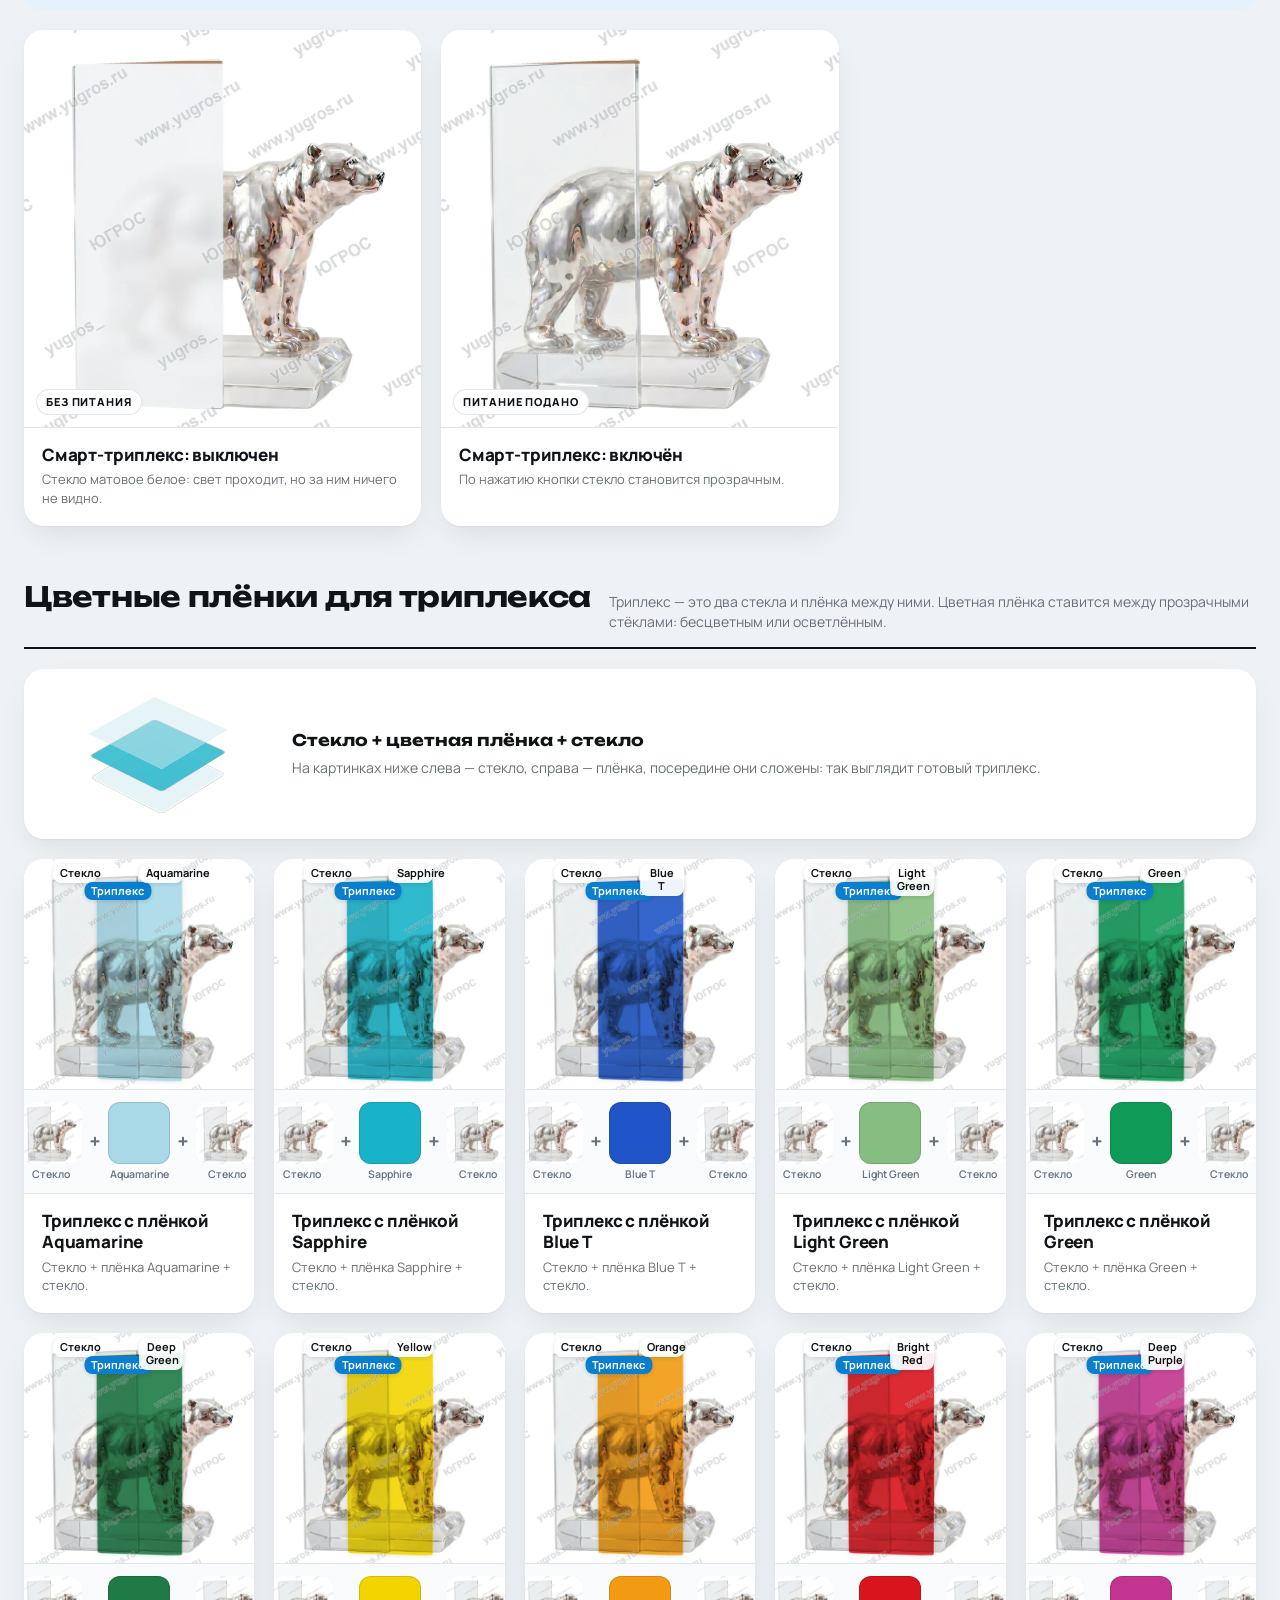
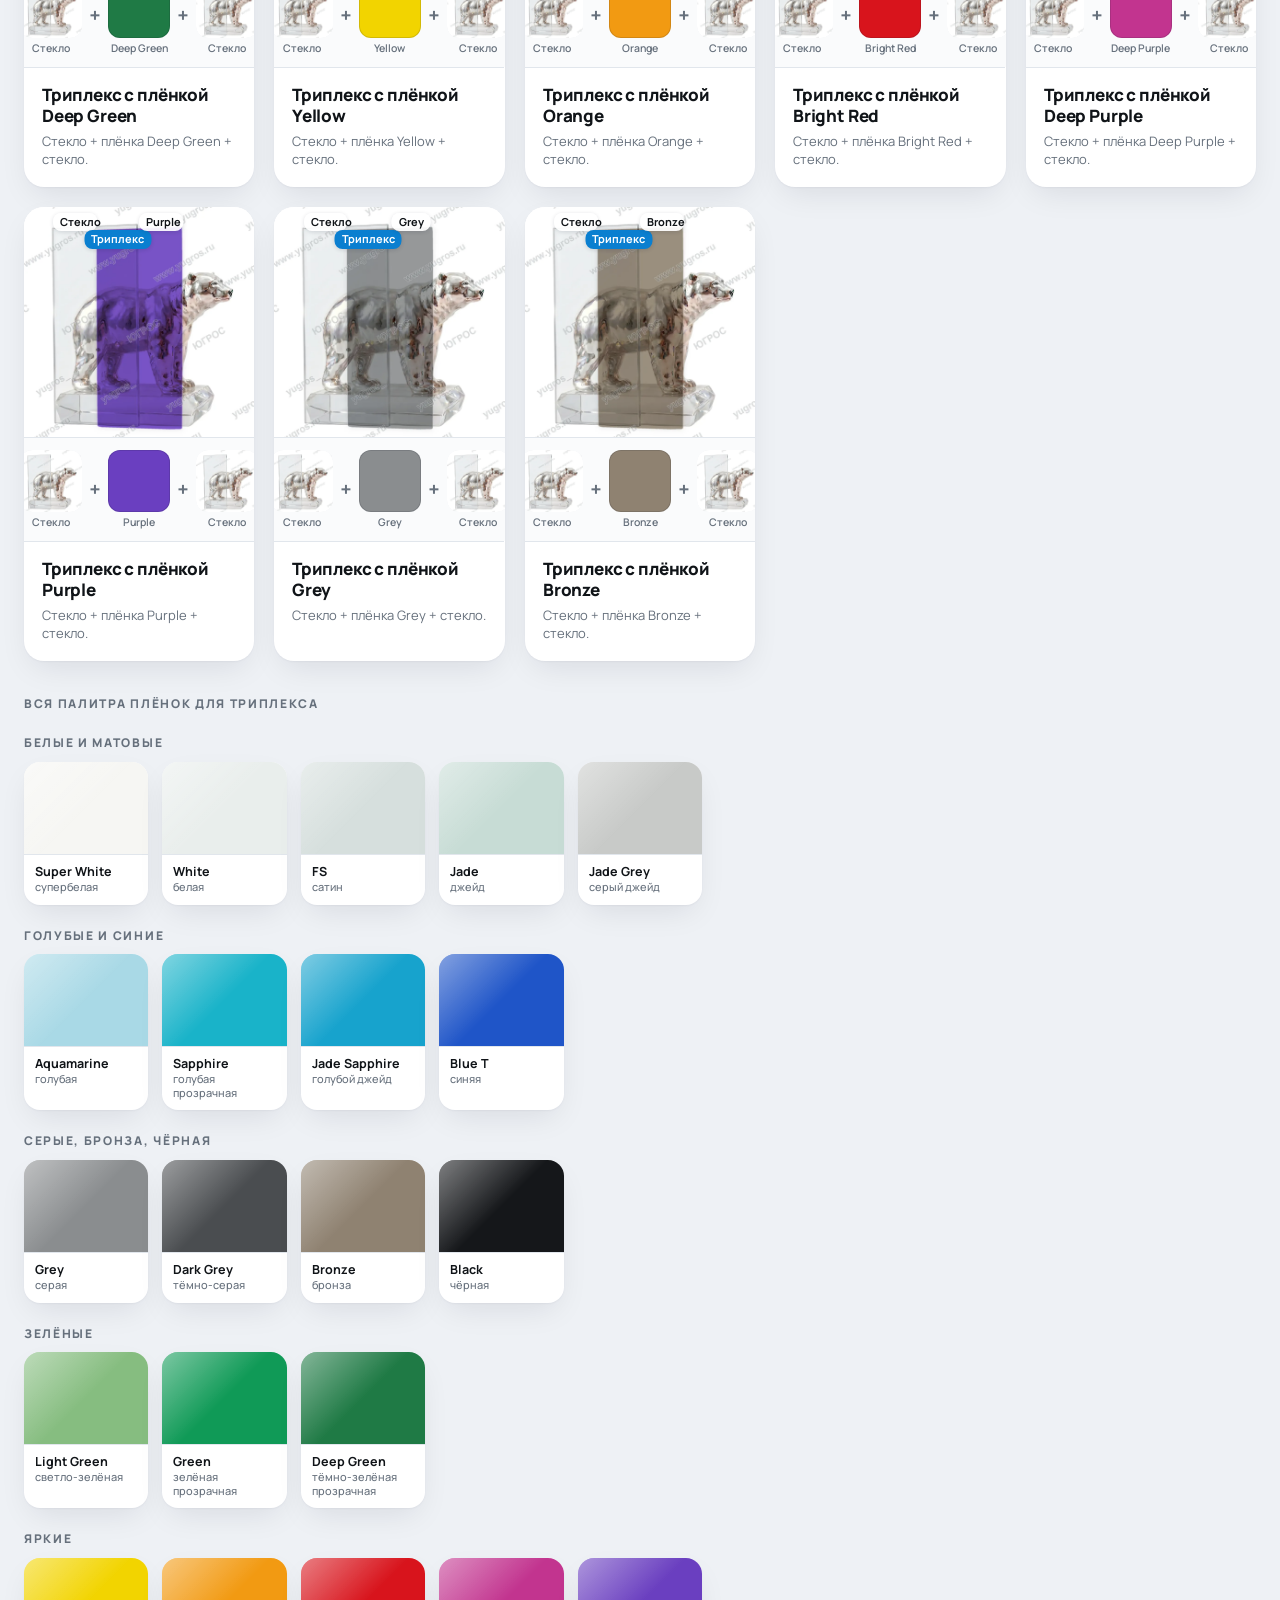
==== commit bb698e69: "Общий каталог: формат листа стекла (10.11.2026)" ====
--- a/full/index.html
+++ b/full/index.html
@@ -92,6 +92,12 @@
 .pr tr:first-child td.t{border-radius:8px 8px 0 0}.pr tr:last-child td.t{border-radius:0 0 8px 8px}
 .pr tr:only-child td.t{border-radius:8px}
 .pr .na{color:var(--muted);font-weight:500}
+.pr td.fm{font-size:12px;font-weight:600;color:var(--muted);line-height:1.35;vertical-align:top}
+.pr tr.fmr{display:none}.pr tr.fmr td{border-top:0;padding:0 0 5px;text-align:left;white-space:normal;font-size:11px;font-weight:600;color:var(--muted)}
+.body{container-type:inline-size}
+@container (max-width:300px){.pr td.fm,.pr th.fmh{display:none}.pr tr.fmr{display:table-row}}
+.pr tr:has(+ tr.fmr:last-child) td.t{border-radius:0 0 8px 8px}.pr tbody tr:first-child:has(+ tr.fmr:last-child) td.t{border-radius:8px}
+.pr th:last-child{white-space:nowrap}
 .unit{font-size:11px;color:var(--muted);margin-top:8px}
 
 .notes{margin:64px 0 0;display:grid;grid-template-columns:repeat(3,1fr);gap:20px}
@@ -172,6 +178,7 @@
 .pdf table.pr{font-size:10.5px;margin-top:1.6mm}
 .pdf .pr th{font-size:6.5px;padding:0 5px 3px;letter-spacing:.06em}
 .pdf .pr td{padding:2.2px 5px}
+.pdf .pr td.fm{font-size:8.5px;line-height:1.25}
 .pdf .pr td:first-child span{font-size:9.5px;min-width:0;padding:1.5px 6px;border-radius:5px}
 .pdf .unit{display:none}
 .pdf .grid + .grid{margin-top:2.5mm}
@@ -261,7 +268,7 @@
 const PDF_LAYOUT = [
   [{h:2, ph:43}, {h:2, ph:30}],
   [{v:3, a:"4/3"}],
-  [{h:2, ph:40}, {h:2, ph:32}],
+  [{h:2, ph:40}, {v:3, a:"5/4"}],
   [{h:2, ph:36}, {h:2, ph:36}],
   [{v:3, a:"5/4"}, {v:3, a:"5/4"}],
   [{v:3, a:"1/1"}, {v:3, a:"1/1"}],
@@ -288,13 +295,17 @@
   return v.length ? Math.min(...v) : null;
 }
 function priceTable(it) {
+  const hasFm = it.fm && Object.keys(it.fm).length > 0;   // форматы листов из инвентаризации склада (с 10.11.2026)
   const rows = Object.keys(it.p).map(t => {
     const v = it.p[t];
     const cut = v ? fmt(v[0]) : '<span class="na">по запросу</span>';
     const tmp = v && v[1] ? fmt(v[1]) : '<span class="na">—</span>';
-    return `<tr><td><span>${t} мм</span></td><td>${cut}</td>` + (it.mirror ? "" : `<td class="t">${tmp}</td>`) + "</tr>";
+    const f = hasFm ? (it.fm[t] || []) : [];
+    const lst = hasFm ? `<td class="fm">${f.join("<br>") || '<span class="na">—</span>'}</td>` : "";   // формат листа, мм
+    const fmr = f.length ? `<tr class="fmr"><td colspan="3">лист ${f.map(x => x.replace(/ /g, "&nbsp;")).join(" · ")}&nbsp;мм</td></tr>` : "";   // то же строкой — на телефоне
+    return `<tr><td><span>${t} мм</span></td><td>${cut}</td>` + (it.mirror ? "" : `<td class="t">${tmp}</td>`) + lst + "</tr>" + fmr;
   }).join("");
-  return `<table class="pr"><thead><tr><th>Толщина</th><th>В резку</th>${it.mirror ? "" : "<th>С закалкой</th>"}</tr></thead><tbody>${rows}</tbody></table><div class="unit">₽ за м² · прайс партнёра от ${PRICE_DATE}</div>`;
+  return `<table class="pr"><thead><tr><th>Толщина</th><th>В резку</th>${it.mirror ? "" : "<th>С закалкой</th>"}${hasFm ? "<th class=\"fmh\">Лист, мм</th>" : ""}</tr></thead><tbody>${rows}</tbody></table><div class="unit">₽ за м² · прайс партнёра от ${PRICE_DATE}</div>`;
 }
 const plural = n => n % 10 === 1 && n % 100 !== 11 ? "позиция" : (n % 10 >= 2 && n % 10 <= 4 && (n % 100 < 12 || n % 100 > 14) ? "позиции" : "позиций");
 
